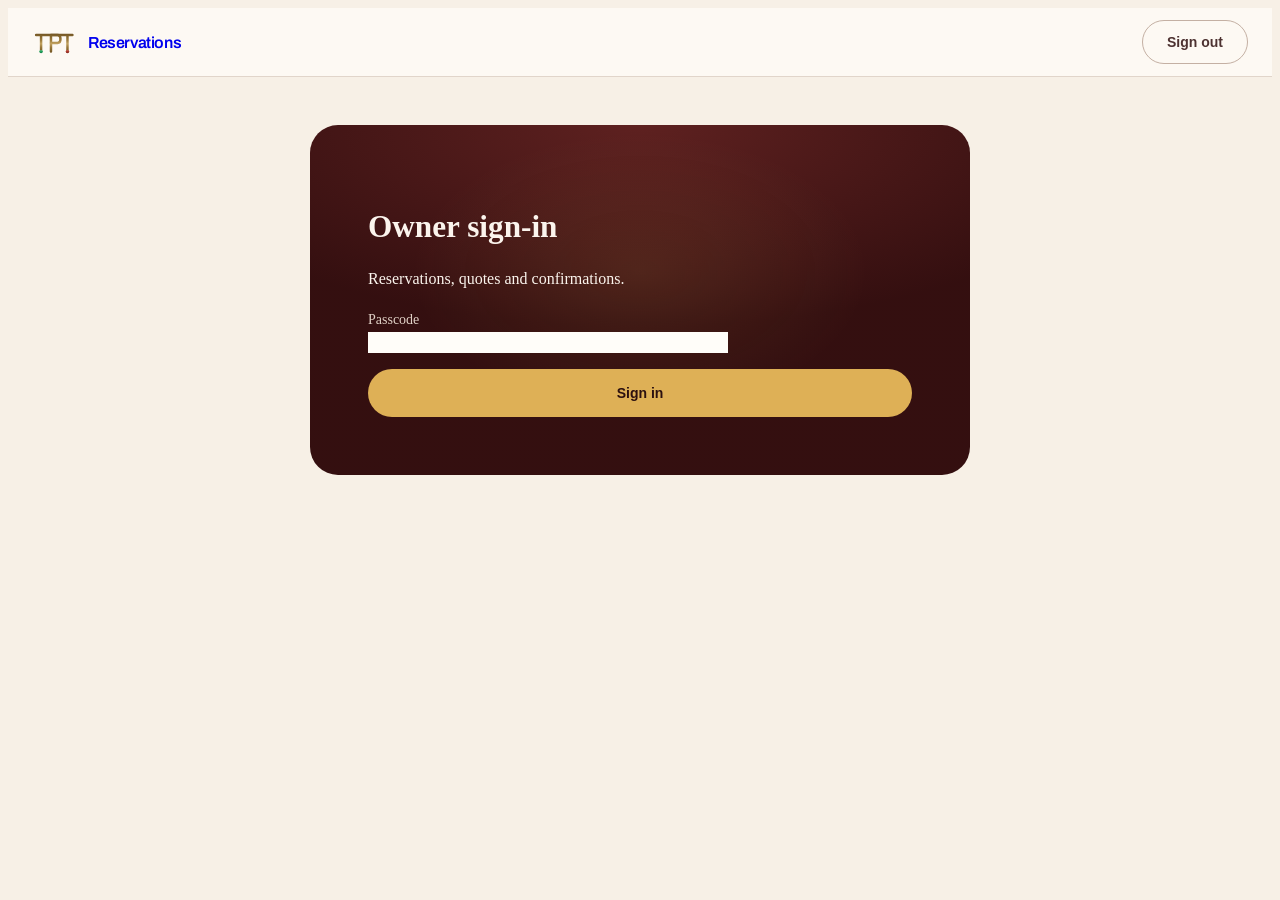
==== admin.html @ ee793f84 "Add files via upload" ====
<!doctype html>
<html lang="en">
<head>
  <meta charset="utf-8">
  <meta name="viewport" content="width=device-width, initial-scale=1, viewport-fit=cover">
  <title>Reservations &middot; TPT Black Car</title>
  <meta name="robots" content="noindex, nofollow">
  <meta name="theme-color" content="#3B1412">
  <link rel="icon" type="image/png" sizes="32x32" href="assets/favicon-32.png">
  <link rel="apple-touch-icon" href="assets/apple-touch-icon.png">
  <link rel="manifest" href="admin.webmanifest">
  <link rel="preconnect" href="https://fonts.googleapis.com">
  <link rel="preconnect" href="https://fonts.gstatic.com" crossorigin>
  <link href="https://fonts.googleapis.com/css2?family=Archivo:wdth,wght@62..125,400..700&display=swap" rel="stylesheet">
  <link rel="stylesheet" href="styles.css?v=6">
  <link rel="stylesheet" href="admin.css?v=1">
</head>
<body class="admin">

<header class="admin-bar">
  <div class="admin-bar-in">
    <a class="admin-brand" href="/">
      <img src="assets/mark-light.svg" alt="TPT" width="44" height="25">
      <span>Reservations</span>
    </a>
    <button type="button" class="btn btn-quiet btn-sm" id="signout" hidden>Sign out</button>
  </div>
</header>

<main class="frame admin-main">

  <!-- Passcode gate -->
  <section class="panel admin-gate" id="gate" data-tone="dark" hidden>
    <h1>Owner sign-in</h1>
    <p class="lead">Reservations, quotes and confirmations.</p>
    <form id="gate-form">
      <div class="field">
        <label for="passcode">Passcode</label>
        <input id="passcode" name="passcode" type="password" autocomplete="current-password"
               inputmode="text" autocapitalize="off" spellcheck="false" required>
      </div>
      <button type="submit" class="btn btn-action btn-block" id="gate-btn">Sign in</button>
      <p class="form-error" id="gate-error" role="alert" hidden></p>
    </form>
  </section>

  <!-- The desk -->
  <section class="admin-desk" id="desk" hidden>
    <div class="desk-top">
      <div class="chips" id="filters" role="group" aria-label="Filter reservations">
        <label><input type="radio" name="filter" value="Upcoming" checked><span>Upcoming <b data-count="Upcoming">0</b></span></label>
        <label><input type="radio" name="filter" value="New"><span>New <b data-count="New">0</b></span></label>
        <label><input type="radio" name="filter" value="Quoted"><span>Quoted <b data-count="Quoted">0</b></span></label>
        <label><input type="radio" name="filter" value="Confirmed"><span>Confirmed <b data-count="Confirmed">0</b></span></label>
        <label><input type="radio" name="filter" value="All"><span>All <b data-count="All">0</b></span></label>
      </div>
      <button type="button" class="btn btn-quiet btn-sm" id="refresh">Refresh</button>
    </div>

    <p class="desk-note" id="desk-note" role="status" aria-live="polite" hidden></p>
    <div id="list" class="res-list"></div>
    <p class="desk-empty" id="empty" hidden>Nothing here yet.</p>
  </section>

</main>

<template id="res-tpl">
  <article class="res" data-tone="light">
    <header class="res-head">
      <div class="res-id">
        <span class="res-ref num"></span>
        <span class="res-status"></span>
      </div>
      <span class="res-countdown num"></span>
    </header>

    <p class="res-trip"></p>

    <div class="route res-route">
      <div class="route-stop route-start"><span class="label">Pickup</span><p class="res-pickup"></p></div>
      <div class="route-stop route-end"><span class="label">Drop-off</span><p class="res-dropoff"></p></div>
    </div>

    <dl class="res-facts"></dl>

    <div class="res-contact">
      <span class="res-name"></span>
      <a class="res-tel btn btn-quiet btn-sm" href="#">Call</a>
      <a class="res-sms btn btn-quiet btn-sm" href="#">Text</a>
      <a class="res-mail btn btn-quiet btn-sm" href="#">Email</a>
    </div>

    <div class="res-work">
      <div class="row">
        <div class="field">
          <label>Quote <span class="opt">goes in the email</span></label>
          <input class="res-quote" type="text" inputmode="text" placeholder="e.g. $145 flat" maxlength="200">
        </div>
        <div class="field">
          <label>Note to rider <span class="opt">optional</span></label>
          <input class="res-note" type="text" placeholder="Car, pickup spot, anything" maxlength="500">
        </div>
      </div>

      <p class="res-sent" hidden></p>

      <div class="res-actions">
        <button type="button" class="btn btn-action btn-sm res-confirm">Confirm &amp; email rider</button>
        <button type="button" class="btn btn-quiet btn-sm res-quoted">Save quote</button>
        <button type="button" class="btn btn-quiet btn-sm res-decline">Decline</button>
        <button type="button" class="btn btn-quiet btn-sm res-cancel">Cancel trip</button>
        <button type="button" class="btn btn-quiet btn-sm res-resend" hidden>Resend email</button>
      </div>
      <p class="res-msg" role="alert" hidden></p>
    </div>
  </article>
</template>

<script src="config.js?v=1"></script>
<script src="admin.js?v=1"></script>
</body>
</html>
---- styles.css ----
/* Hallmark · shape: Panels (by request: follows the user's reference layout) · genre: editorial · theme: brand, re-toned to the reference · redesign: full
 * paper: oklch(99.1% 0.004 70) · panel: oklch(23% 0.06 22), the TPT arrival red deepened to oxblood · accent: oklch(78% 0.12 82) · display: Archivo 112% width · body: Archivo · hero: dark panel, claim left, Tab's cutout portrait centre, award and action right, facts along the base · nav: pill nav inside the hero panel · footer: mast over links · imagery: the owner's cutout portrait, six service photographs in a carousel · signature: Tab herself, centre of the first screen, over the faded TPT mark
 * axes: light-page/dark-panels/oxblood-gold · posture: Portrait · contrast: pass · fold: pass · v2.0.0 */
/* Hallmark · pre-emit critique: P4 H5 E4 S4 R4 V5 · weakest: S, the reference's stat band invites invented numbers; every figure here is a fact from Tab's own sites (range, services, reminder, owner-driven) */
/* Hallmark · waive 38iii · the user's reference layout sets the last phrase of every heading in gold · followed by request; colour only, same weight, never italic */
/* Open on the record, by the user's instruction: Floor 54 (a small outlined tag above each heading, copied from the reference; sentence case, untracked) and 19 ("Prompt. Personal. Professional." is the client's own published tagline) */

@import url("./tokens.css");
@import url("./base.css");

body { background: var(--color-paper); }
[data-tone] { color: var(--color-ink); }
h1, h2, h3 { font-stretch: var(--display-stretch); }
.gold { color: var(--color-accent); }

.skip { position: absolute; left: var(--space-md); top: -100px; z-index: var(--z-toast); padding: var(--space-xs) var(--space-md); background: var(--color-gold); color: var(--color-gold-ink); border-radius: var(--radius-pill); text-decoration: none; }
.skip:focus-visible { top: var(--space-md); }

/* ---------- Frames: dark panels on a light page ---------- */

.frame { width: min(100% - 2 * var(--frame-pad), var(--container)); margin-inline: auto; }
.panel { position: relative; isolation: isolate; overflow: hidden; margin-block: var(--space-lg); padding: var(--panel-pad); border-radius: var(--radius-panel); background: radial-gradient(48% 55% at 50% 42%, var(--color-glow), transparent 72%), radial-gradient(120% 90% at 50% 0%, var(--color-paper-3), var(--color-paper) 64%); }
.plain { padding: var(--section-gap-s) var(--panel-pad); }

/* ---------- Small parts ---------- */

.tag { display: inline-flex; align-items: center; width: fit-content; margin: 0; padding: var(--space-2xs) var(--space-sm); border: var(--rule-hair) solid var(--color-rule-strong); border-radius: var(--radius-pill); font-size: var(--text-xs); line-height: 1.3; color: var(--color-ink-2); }
.about-head .tag, .accounts-head .tag { border-color: var(--color-accent); color: var(--color-accent); }

.btn { display: inline-flex; align-items: center; justify-content: center; gap: var(--space-sm); min-height: 48px; padding: var(--space-2xs) var(--space-lg); border: var(--rule-hair) solid transparent; border-radius: var(--radius-pill); font-size: var(--text-sm); font-weight: 600; line-height: 1; text-decoration: none; cursor: pointer; transition: background-color var(--dur-short) var(--ease-out), border-color var(--dur-short) var(--ease-out), color var(--dur-short) var(--ease-out); }
.btn:has(.btn-icon) { padding: var(--space-2xs) var(--space-2xs) var(--space-2xs) var(--space-lg); }
.btn:active { transition-duration: var(--dur-micro); }
.btn-icon { display: inline-grid; place-items: center; width: 40px; height: 40px; border-radius: var(--radius-pill); background: var(--color-white); color: var(--color-gold-ink); transition: transform var(--dur-short) var(--ease-out); }
.btn-icon svg { width: 16px; height: 16px; fill: none; stroke: currentColor; stroke-width: 2; stroke-linecap: round; stroke-linejoin: round; }
.btn:hover .btn-icon { transform: rotate(45deg); }
.btn-action { background: var(--color-action); color: var(--color-action-ink); }
.btn-action:hover { background: var(--color-action-lift); }
.btn-action:active { background: var(--color-action-press); }
.btn-action:disabled { background: var(--color-disabled); color: var(--color-disabled-ink); cursor: not-allowed; }
.btn-quiet { background: none; color: var(--color-ink-2); border-color: var(--color-rule-strong); }
.btn-quiet:hover { color: var(--color-ink); border-color: var(--color-ink-2); }
.btn-sm { min-height: 44px; }
.btn-sm .btn-icon { width: 36px; height: 36px; }
.btn-block { width: 100%; }

.round-btn { display: inline-grid; place-items: center; width: 44px; height: 44px; padding: 0; border: var(--rule-hair) solid var(--color-rule-strong); border-radius: var(--radius-pill); background: none; color: var(--color-ink); cursor: pointer; transition: background-color var(--dur-short) var(--ease-out), border-color var(--dur-short) var(--ease-out), color var(--dur-short) var(--ease-out); }
.round-btn svg { width: 18px; height: 18px; fill: none; stroke: currentColor; stroke-width: 2; stroke-linecap: round; stroke-linejoin: round; }
.round-btn:hover { background: var(--color-gold); border-color: var(--color-gold); color: var(--color-gold-ink); }
.round-btn:active { background: var(--color-gold-press); }
.round-btn:disabled { opacity: 0.35; cursor: not-allowed; background: none; border-color: var(--color-rule-strong); color: var(--color-ink); }

/* ---------- Header, inside the hero panel ---------- */

.site-header { display: flex; align-items: center; justify-content: space-between; gap: var(--space-lg); margin-block-end: var(--space-xl); }
.brand { display: inline-flex; align-items: center; gap: var(--space-sm); color: var(--color-ink); text-decoration: none; }
.brand-mark { width: auto; height: 40px; }
.brand-name { display: flex; flex-direction: column; padding-inline-start: var(--space-sm); border-inline-start: var(--rule-hair) solid var(--color-rule-strong); font-family: var(--font-display); font-weight: var(--display-weight); font-stretch: var(--display-stretch); font-size: var(--text-sm); line-height: 1.15; letter-spacing: -0.005em; white-space: nowrap; }
.nav { display: flex; gap: var(--space-2xs); padding: var(--space-2xs); border: var(--rule-hair) solid var(--color-rule); border-radius: var(--radius-pill); background: var(--color-glass); }
.nav a { padding: var(--space-xs) var(--space-md); border-radius: var(--radius-pill); font-size: var(--text-sm); color: var(--color-ink-2); text-decoration: none; transition: background-color var(--dur-short) var(--ease-out), color var(--dur-short) var(--ease-out); }
.nav a:hover { background: var(--color-glass); color: var(--color-ink); }
.site-header .btn-icon svg { fill: currentColor; stroke: none; }

/* ---------- Hero ---------- */

.hero { margin-block-start: var(--frame-pad); padding-block-end: var(--space-xl); }
.hero-main { display: grid; grid-template-columns: minmax(0, 1fr) minmax(0, 400px) minmax(0, 0.8fr); gap: var(--space-xl); align-items: end; }
.hero-copy { align-self: center; display: flex; flex-direction: column; gap: var(--space-lg); padding-block-end: var(--space-2xl); }
.badge { display: inline-flex; align-items: center; gap: var(--space-xs); width: fit-content; margin: 0; padding: var(--space-2xs) var(--space-sm) var(--space-2xs) var(--space-xs); border: var(--rule-hair) solid var(--color-rule); border-radius: var(--radius-pill); background: var(--color-glass); font-size: var(--text-xs); color: var(--color-ink-2); }
.badge svg { width: 16px; height: 16px; fill: none; stroke: var(--color-accent); stroke-width: 2; stroke-linecap: round; stroke-linejoin: round; }
.hero h1 { max-width: 11ch; font-size: var(--text-display); line-height: 1.02; }
.hero-sub { max-width: 30ch; color: var(--color-ink-2); }

.hero-portrait { position: relative; margin: 0; display: grid; place-items: end center; }
.hero-mark { position: absolute; top: 6%; left: -12%; width: 124%; max-width: none; opacity: 0.1; z-index: -1; pointer-events: none; }
.hero-portrait img:not(.hero-mark) { width: 100%; max-width: 400px; height: auto; filter: drop-shadow(0 24px 40px var(--color-shadow)); }

.hero-side { align-self: center; display: flex; flex-direction: column; align-items: flex-end; gap: var(--space-lg); padding-block-end: var(--space-2xl); }
.award { display: flex; align-items: center; gap: var(--space-sm); max-width: 280px; padding: var(--space-md); border: var(--rule-hair) solid var(--color-rule); border-radius: var(--radius-card); background: var(--color-paper-2); }
.award-icon { flex: none; display: grid; place-items: center; width: 44px; height: 44px; border-radius: var(--radius-pill); background: var(--color-gold); color: var(--color-gold-ink); }
.award-icon svg { width: 20px; height: 20px; fill: none; stroke: currentColor; stroke-width: 2; stroke-linecap: round; stroke-linejoin: round; }
.award p { font-size: var(--text-sm); line-height: 1.4; color: var(--color-muted); }
.award strong { display: block; font-weight: 600; color: var(--color-ink); }

.facts { display: grid; grid-template-columns: repeat(4, minmax(0, 1fr)); gap: var(--space-lg); margin: 0; padding-block-start: var(--space-lg); border-block-start: var(--rule-hair) solid var(--color-rule); }
.facts div { display: flex; flex-direction: column; gap: var(--space-2xs); min-width: 0; }
.facts dt { display: flex; align-items: center; gap: var(--space-sm); font-family: var(--font-display); font-weight: var(--display-weight); font-stretch: var(--display-stretch); letter-spacing: var(--tracking-display); font-size: var(--text-2xl); line-height: 1; color: var(--color-ink); }
.facts dt svg { flex: none; width: 22px; height: 22px; fill: none; stroke: var(--color-accent); stroke-width: 1.75; stroke-linecap: round; stroke-linejoin: round; }
.facts dd { margin: 0; font-size: var(--text-sm); color: var(--color-muted); }

/* ---------- About ---------- */

.about { display: grid; grid-template-columns: minmax(0, 5fr) minmax(0, 6fr); gap: var(--space-2xl); align-items: start; }
.about-head { display: flex; flex-direction: column; gap: var(--space-lg); }
.about-head h2 { max-width: 12ch; }
.about-body { display: flex; flex-direction: column; align-items: flex-start; gap: var(--space-lg); padding-block-start: var(--space-xl); }
.about-lead { max-width: 46ch; font-size: var(--text-lead); font-weight: 600; color: var(--color-ink); }
.about-body p:not(.about-lead) { color: var(--color-ink-2); }

/* ---------- Services carousel ---------- */

.services::before { content: ""; position: absolute; inset: 0; z-index: -1; background: url("assets/tab.webp") right 4% top 0 / auto 92% no-repeat; opacity: 0.06; filter: grayscale(1); pointer-events: none; }
.services-head, .accounts-head { display: flex; justify-content: space-between; align-items: flex-end; gap: var(--space-xl); flex-wrap: wrap; margin-block-end: var(--space-xl); }
.services-head > div:first-child, .accounts-head > div:first-child { display: flex; flex-direction: column; gap: var(--space-lg); }
.services-side, .accounts-side { display: flex; flex-direction: column; align-items: flex-start; gap: var(--space-md); max-width: 38ch; }
.services-side p, .accounts-side p { font-size: var(--text-sm); color: var(--color-ink-2); }
.carousel-nav { display: flex; gap: var(--space-xs); }

.svc-track { display: grid; grid-auto-flow: column; grid-auto-columns: minmax(250px, calc((100% - 3 * var(--gap-columns)) / 3.35)); gap: var(--gap-columns); margin: 0; padding: var(--space-2xs) 0 var(--space-sm); list-style: none; overflow-x: auto; overscroll-behavior-x: contain; scroll-snap-type: x mandatory; scrollbar-width: none; }
.svc-track::-webkit-scrollbar { display: none; }
.svc-track > li { display: flex; min-width: 0; scroll-snap-align: start; }
.svc-card { position: relative; display: flex; flex-direction: column; gap: var(--space-sm); width: 100%; padding: var(--space-md); border: var(--rule-hair) solid var(--color-rule); border-radius: var(--radius-card); background: var(--color-paper); color: var(--color-ink); text-decoration: none; transition: transform var(--dur-short) var(--ease-out); }
.svc-card[data-tone="dark"] { background: var(--color-paper-3); color: var(--color-ink); }
.svc-card:hover { transform: translateY(-4px); }
.svc-card h3 { font-size: var(--text-title); }
.svc-img { display: block; aspect-ratio: 16 / 10; overflow: hidden; border-radius: var(--radius-inner); background: var(--color-paper-3); }
.svc-img img { width: 100%; height: 100%; object-fit: cover; }
.svc-card p { padding-inline-end: var(--space-2xl); font-size: var(--text-sm); color: var(--color-ink-2); }
.card-arrow { position: absolute; right: var(--space-md); bottom: var(--space-md); display: grid; place-items: center; width: 36px; height: 36px; border: var(--rule-hair) solid var(--color-rule-strong); border-radius: var(--radius-pill); color: var(--color-ink); transition: background-color var(--dur-short) var(--ease-out), border-color var(--dur-short) var(--ease-out), color var(--dur-short) var(--ease-out); }
.card-arrow svg { width: 16px; height: 16px; fill: none; stroke: currentColor; stroke-width: 2; stroke-linecap: round; stroke-linejoin: round; }
.svc-card:hover .card-arrow { background: var(--color-gold); border-color: var(--color-gold); color: var(--color-gold-ink); }

/* ---------- Corporate accounts table ---------- */

.table-scroll { overflow-x: auto; }
.tiers { width: 100%; min-width: 640px; border-collapse: collapse; }
.tiers th, .tiers td { padding: var(--space-lg) var(--space-md) var(--space-lg) 0; border-block-end: var(--rule-hair) solid var(--color-rule); text-align: left; vertical-align: middle; }
.tiers thead th { padding-block: var(--space-md); font-size: var(--text-lead); font-weight: 400; color: var(--color-ink-2); }
.tiers tbody th { font-family: var(--font-display); font-weight: var(--display-weight); font-stretch: var(--display-stretch); letter-spacing: var(--tracking-display); font-size: var(--text-title); }
.tiers td { font-size: var(--text-sm); color: var(--color-ink-2); }
.tiers td:last-child { padding-inline-end: 0; text-align: right; }
.tiers tbody tr { transition: background-color var(--dur-short) var(--ease-out); }
.tiers tbody tr:hover { background: var(--color-accent-wash); }
.tiers tbody tr:hover th { color: var(--color-accent); }
.tiers .tag { border-color: var(--color-rule); background: var(--color-paper-2); }

/* ---------- Reserve ---------- */

.reserve { display: grid; grid-template-columns: minmax(0, 5fr) minmax(0, 6fr); gap: var(--space-2xl); align-items: center; }
.reserve-copy { display: flex; flex-direction: column; gap: var(--space-lg); }
.reserve-phone { font-family: var(--font-display); font-weight: var(--display-weight); font-stretch: var(--display-stretch); letter-spacing: var(--tracking-display); font-size: var(--text-display-s); font-variant-numeric: tabular-nums; }
.reserve-phone a { color: var(--color-accent); text-decoration: none; transition: color var(--dur-short) var(--ease-out); }
.reserve-phone a:hover { color: var(--color-gold-lift); }
.reserve-sub { max-width: 36ch; color: var(--color-ink-2); }

.booking { padding: var(--space-xl); border-radius: var(--radius-card); background: var(--color-paper); box-shadow: 0 24px 60px var(--color-shadow); scroll-margin-top: var(--space-lg); }
.booking-head { display: flex; align-items: baseline; justify-content: space-between; flex-wrap: wrap; gap: var(--space-md); margin-block-end: var(--space-lg); }
.booking-title { font-size: var(--text-title); }
.steps { display: flex; gap: var(--space-md); margin: 0; padding: 0; list-style: none; }
.steps li { padding-block-end: var(--space-2xs); border-block-end: 2px solid transparent; font-size: var(--text-xs); color: var(--color-muted); }
.steps li.is-current { border-block-end-color: var(--color-accent); color: var(--color-ink); }
.steps li.is-done { color: var(--color-accent); }

.field { display: flex; flex-direction: column; gap: var(--space-2xs); min-width: 0; margin: 0 0 var(--space-md); padding: 0; border: 0; }
.field:last-child { margin-block-end: 0; }
.label, .field > label, .field > legend { font-size: var(--text-sm); color: var(--color-ink-2); }
.opt { font-size: var(--text-xs); color: var(--color-muted); }
input[type="text"], input[type="tel"], input[type="email"], input[type="date"], input[type="time"], input[type="number"], textarea {
  width: 100%; padding: var(--space-sm) var(--space-md); border: var(--rule-hair) solid var(--color-rule-strong); border-radius: var(--radius-inner);
  background: var(--color-field); color: var(--color-ink); transition: border-color var(--dur-short) var(--ease-out);
}
input:hover, textarea:hover { border-color: var(--color-ink-2); }
input:focus-visible, textarea:focus-visible { outline: 2px solid var(--color-focus); outline-offset: 0; border-color: var(--color-focus); }
textarea { resize: vertical; }
.field.invalid input, .field.invalid textarea { border-color: var(--color-error); }
::placeholder { color: var(--color-muted); opacity: 1; }
.row { display: grid; grid-template-columns: repeat(2, minmax(0, 1fr)); gap: var(--space-md); }

.route { position: relative; display: flex; flex-direction: column; padding-inline-start: calc(var(--stop) + var(--space-md)); }
.route::before { content: ""; position: absolute; left: calc(var(--stop) / 2); top: 38px; bottom: 30px; width: var(--rail-w); background: linear-gradient(180deg, var(--color-depart), var(--color-arrive)); }
.route .route-stop { position: static; }
.route-stop::after { content: ""; position: absolute; left: 0; width: var(--stop); height: var(--stop); border-radius: var(--radius-pill); }
.route-start::after { top: 33px; background: var(--color-depart); }
.route-end::after { bottom: 25px; background: var(--color-arrive); }

.chips { display: flex; flex-wrap: wrap; gap: var(--space-xs); }
.chips label, .segmented label { position: relative; cursor: pointer; }
.chips input, .segmented input { position: absolute; inset: 0; opacity: 0; cursor: pointer; }
.chips span { display: inline-block; padding: var(--space-xs) var(--space-md); border: var(--rule-hair) solid var(--color-rule-strong); border-radius: var(--radius-pill); font-size: var(--text-sm); color: var(--color-ink-2); transition: color var(--dur-short) var(--ease-out), border-color var(--dur-short) var(--ease-out), background-color var(--dur-short) var(--ease-out); }
.chips label:hover span { border-color: var(--color-ink-2); color: var(--color-ink); }
.chips input:checked + span { border-color: var(--color-gold-press); background: var(--color-gold-wash); color: var(--color-ink); }
.chips input:focus-visible + span { outline: 2px solid var(--color-focus); outline-offset: 2px; }

.segmented { display: inline-flex; overflow: hidden; border: var(--rule-hair) solid var(--color-rule-strong); border-radius: var(--radius-pill); }
.segmented span { display: inline-block; padding: var(--space-xs) 20px; font-size: var(--text-sm); color: var(--color-ink-2); transition: color var(--dur-short) var(--ease-out), background-color var(--dur-short) var(--ease-out); }
.segmented label + label span { border-inline-start: var(--rule-hair) solid var(--color-rule-strong); }
.segmented input:checked + span { background: var(--color-gold-wash); color: var(--color-ink); }
.segmented input:focus-visible + span { outline: 2px solid var(--color-focus); outline-offset: -2px; }

.stepper { display: grid; grid-template-columns: 44px minmax(0, 1fr) 44px; align-items: stretch; }
.stepper input { border-inline: 0; border-radius: 0; text-align: center; -moz-appearance: textfield; appearance: textfield; }
.stepper input::-webkit-outer-spin-button, .stepper input::-webkit-inner-spin-button { -webkit-appearance: none; margin: 0; }
.stepper button { border: var(--rule-hair) solid var(--color-rule-strong); background: none; color: var(--color-ink); font-size: var(--text-lg); line-height: 1; cursor: pointer; transition: background-color var(--dur-short) var(--ease-out); }
.stepper button:hover { background: var(--color-paper-2); }
.stepper button:first-child { border-radius: var(--radius-inner) 0 0 var(--radius-inner); }
.stepper button:last-child { border-radius: 0 var(--radius-inner) var(--radius-inner) 0; }

.step-nav { display: flex; justify-content: space-between; gap: var(--space-md); margin-block-start: var(--space-lg); }
.form-error { margin-block-start: var(--space-md); font-size: var(--text-sm); color: var(--color-error); }
.hp { position: absolute; width: 1px; height: 1px; overflow: hidden; clip-path: inset(50%); }

.review h3, .done h3 { margin-block-end: var(--space-md); }
.review dl { display: grid; grid-template-columns: auto minmax(0, 1fr); gap: var(--space-xs) var(--space-lg); margin: 0 0 var(--space-md); }
.review dt { font-size: var(--text-sm); color: var(--color-muted); }
.review dd { margin: 0; font-size: var(--text-sm); }
.done { padding-block: var(--space-lg); text-align: center; }
.done img { width: 96px; margin: 0 auto var(--space-md); }
.done p { max-width: 38ch; margin-inline: auto; }
.done .small { margin-block-start: var(--space-sm); font-size: var(--text-sm); color: var(--color-muted); }
.done .done-ref {
  margin-block-end: var(--space-sm);
  font-variant-numeric: tabular-nums;
  letter-spacing: .08em;
  text-transform: uppercase;
  font-size: var(--text-sm);
  color: var(--color-muted);
}

/* ---------- Footer ---------- */

.site-footer { padding-block: var(--space-2xl) var(--space-xl); border-block-start: 2px solid var(--color-red); }
.footer-grid { display: grid; grid-template-columns: minmax(0, 1fr) auto; gap: var(--space-2xl); align-items: start; }
.footer-brand img { width: min(280px, 100%); }
.footer-dl { display: flex; flex-wrap: wrap; gap: var(--space-2xl); margin: 0; }
.footer-dl dt { margin-block-end: var(--space-2xs); font-size: var(--text-xs); color: var(--color-muted); }
.footer-dl dd { margin: 0; font-size: var(--text-sm); }
.footer-dl a { color: var(--color-ink); text-decoration: none; }
.footer-dl a:hover { color: var(--color-accent); }
.footer-base { display: flex; flex-wrap: wrap; justify-content: space-between; align-items: baseline; gap: var(--space-lg); margin-block-start: var(--space-2xl); padding-block-start: var(--space-lg); border-block-start: var(--rule-hair) solid var(--color-rule); font-size: var(--text-sm); color: var(--color-muted); }
.footer-base a { color: var(--color-ink-2); }

/* ---------- Mobile quick bar ---------- */

.mobile-bar { display: none; }

/* ---------- Responsive ---------- */

@media (max-width: 68rem) {
  .nav { display: none; }
  .hero-main { grid-template-columns: minmax(0, 1fr) minmax(0, 320px); }
  .hero-copy { padding-block-end: var(--space-lg); }
  .hero-portrait { grid-column: 2; grid-row: 1 / span 2; }
  .hero-side { grid-column: 1; grid-row: 2; align-items: flex-start; padding-block-end: var(--space-xl); }
  .facts { grid-template-columns: repeat(2, minmax(0, 1fr)); }
  .about, .reserve { grid-template-columns: minmax(0, 1fr); gap: var(--space-xl); }
  .about-body { padding-block-start: 0; }
}

@media (max-width: 48rem) {
  :root { --frame-pad: 12px; }
  .site-header .btn { display: none; }
  .brand-mark { height: 34px; }
  .brand-name { font-size: var(--text-xs); }
  .hero-main { grid-template-columns: minmax(0, 1fr); gap: var(--space-lg); }
  .hero-copy { padding-block-end: 0; }
  .hero-portrait { grid-column: auto; grid-row: auto; justify-self: center; width: min(300px, 100%); }
  .hero-side { grid-column: auto; grid-row: auto; padding-block-end: var(--space-lg); }
  .award { max-width: none; }
  .svc-track { grid-auto-columns: 80%; }
  .booking { padding: var(--space-lg); }
  .row { grid-template-columns: minmax(0, 1fr); }
  .footer-grid { grid-template-columns: minmax(0, 1fr); gap: var(--space-xl); }
  .mobile-bar { position: fixed; inset-inline: 0; bottom: 0; z-index: var(--z-sticky-nav); display: grid; grid-template-columns: minmax(0, 1fr) minmax(0, 1fr) minmax(0, 2fr); padding-block-end: env(safe-area-inset-bottom); border-block-start: var(--rule-hair) solid var(--color-rule); background: var(--color-chrome); }
  .mobile-bar a { display: inline-flex; align-items: center; justify-content: center; gap: var(--space-xs); min-height: 52px; font-size: var(--text-sm); color: var(--color-ink-2); text-decoration: none; }
  .mobile-bar svg { width: 15px; height: 15px; fill: currentColor; }
  .mobile-bar .mobile-bar-book { background: var(--color-action); color: var(--color-action-ink); font-weight: 600; }
  body { padding-block-end: 52px; }
}
---- admin.css ----
/* The owner's desk. Built on the site's tokens so it feels like the same
   place, but laid out for one-handed phone use first. */

.admin { background: var(--color-paper-2); }

.admin-bar {
  position: sticky;
  top: 0;
  z-index: var(--z-sticky-nav);
  background: var(--color-paper);
  border-block-end: var(--rule-hair) solid var(--color-rule);
}
.admin-bar-in {
  display: flex;
  align-items: center;
  justify-content: space-between;
  gap: var(--space-md);
  width: min(100% - 2 * var(--frame-pad), var(--container));
  margin-inline: auto;
  padding-block: var(--space-sm);
}
.admin-brand {
  display: inline-flex;
  align-items: center;
  gap: var(--space-sm);
  font-family: var(--font-display);
  font-weight: 600;
  letter-spacing: var(--tracking-display);
  text-decoration: none;
}
.admin-brand img { width: 44px; height: auto; }

.admin-main { padding-block: var(--space-lg) var(--space-3xl); }

/* Sign-in */
.admin-gate { max-width: 34rem; margin-inline: auto; }
.admin-gate h1 { font-size: var(--text-2xl); }
.admin-gate .lead { margin-block: var(--space-xs) var(--space-lg); }
/* The panel is dark, so --color-ink is light; the field keeps its own pairing
   or the typed passcode would be white on white. */
.admin-gate input {
  max-width: 22rem;
  background: var(--color-white);
  color: var(--color-gold-ink);
  border-color: transparent;
}

/* Toolbar */
.desk-top {
  display: flex;
  flex-wrap: wrap;
  align-items: center;
  justify-content: space-between;
  gap: var(--space-sm);
  margin-block-end: var(--space-lg);
}
.desk-top .chips b {
  margin-inline-start: var(--space-2xs);
  font-variant-numeric: tabular-nums;
  font-weight: 600;
  opacity: .65;
}
.desk-note { margin-block-end: var(--space-md); font-size: var(--text-sm); color: var(--color-muted); }
.desk-empty { padding-block: var(--space-2xl); text-align: center; color: var(--color-muted); }

/* Reservation cards */
.res-list { display: grid; gap: var(--space-md); }

.res {
  padding: var(--space-lg);
  border: var(--rule-hair) solid var(--color-rule);
  border-radius: var(--radius-card);
  background: var(--color-paper);
}
.res.is-busy { opacity: .6; pointer-events: none; }

.res-head {
  display: flex;
  align-items: baseline;
  justify-content: space-between;
  gap: var(--space-sm);
  margin-block-end: var(--space-xs);
}
.res-id { display: flex; align-items: center; gap: var(--space-xs); flex-wrap: wrap; }
.res-ref { font-weight: 600; letter-spacing: .06em; }
.res-when { font-size: var(--text-xs); color: var(--color-muted); white-space: nowrap; }

.res-status {
  padding: 2px var(--space-xs);
  border-radius: var(--radius-pill);
  font-size: var(--text-xs);
  letter-spacing: .04em;
  text-transform: uppercase;
  border: var(--rule-hair) solid var(--color-rule-strong);
  color: var(--color-ink-2);
}
.res-status[data-status="New"] {
  border-color: var(--color-gold-press);
  background: var(--color-gold-wash);
  color: var(--color-ink);
}
.res-status[data-status="Confirmed"] {
  border-color: var(--color-depart);
  color: var(--color-depart);
}
.res-status[data-status="Declined"] { opacity: .7; }
.res-status[data-status="Quoted"] { border-color: var(--color-rule-strong); }

.res-trip {
  margin-block-end: var(--space-md);
  font-family: var(--font-display);
  font-size: var(--text-lg);
  letter-spacing: var(--tracking-display);
}

.res-route { margin-block-end: var(--space-md); }
.res-route .label { font-size: var(--text-xs); color: var(--color-muted); }
.res-route p { margin: 0 0 var(--space-sm); }
.res-route .route-stop:last-child p { margin-block-end: 0; }
.res-route::before { top: 22px; bottom: 14px; }
.res-route .route-start::after { top: 18px; }
.res-route .route-end::after { bottom: 10px; }

.res-facts {
  display: grid;
  grid-template-columns: repeat(auto-fill, minmax(8rem, 1fr));
  gap: var(--space-xs) var(--space-md);
  margin: 0 0 var(--space-md);
}
.res-facts dt { font-size: var(--text-xs); color: var(--color-muted); }
.res-facts dd { margin: 0; font-size: var(--text-sm); }
.res-facts .wide { grid-column: 1 / -1; }
.res-facts .fact { min-width: 0; }

.res-contact {
  display: flex;
  flex-wrap: wrap;
  align-items: center;
  gap: var(--space-xs);
  padding-block: var(--space-md);
  border-block-start: var(--rule-hair) solid var(--color-rule);
}
.res-name { margin-inline-end: auto; font-weight: 600; }

.res-work { padding-block-start: var(--space-md); border-block-start: var(--rule-hair) solid var(--color-rule); }
.res-work .row { margin-block-end: var(--space-md); }
.res-actions { display: flex; flex-wrap: wrap; gap: var(--space-xs); }
.res-sent {
  margin-block-end: var(--space-sm);
  font-size: var(--text-sm);
  color: var(--color-depart);
}
.res-msg { margin-block-start: var(--space-sm); font-size: var(--text-sm); }
.res-msg[data-kind="error"] { color: var(--color-error); }
.res-msg[data-kind="ok"] { color: var(--color-depart); }

@media (max-width: 40rem) {
  .res { padding: var(--space-md); }
  .res-work .row { grid-template-columns: 1fr; }
  .res-actions .btn { flex: 1 1 auto; }
}

/* Rider-facing cancel page */
.cancel-main { max-width: 36rem; margin-inline: auto; }
.cancel-panel h1 { font-size: var(--text-2xl); }
.cancel-panel .lead { margin-block: var(--space-xs) var(--space-lg); }
.cancel-card { margin-block-end: var(--space-lg); background: var(--color-paper-2); }
.cancel-actions { display: flex; flex-wrap: wrap; gap: var(--space-xs); }
.cancel-actions .btn { flex: 1 1 auto; }
.cancel-panel .small { font-size: var(--text-sm); color: var(--color-muted); }

/* Countdown in the card header */
.res-countdown {
  font-size: var(--text-xs);
  color: var(--color-muted);
  white-space: nowrap;
  text-align: right;
}
.res-countdown[data-soon] { color: var(--color-accent); font-weight: 600; }
.res-countdown[data-past] { opacity: .6; }
.res-status[data-status="Cancelled"] { opacity: .65; text-decoration: line-through; }
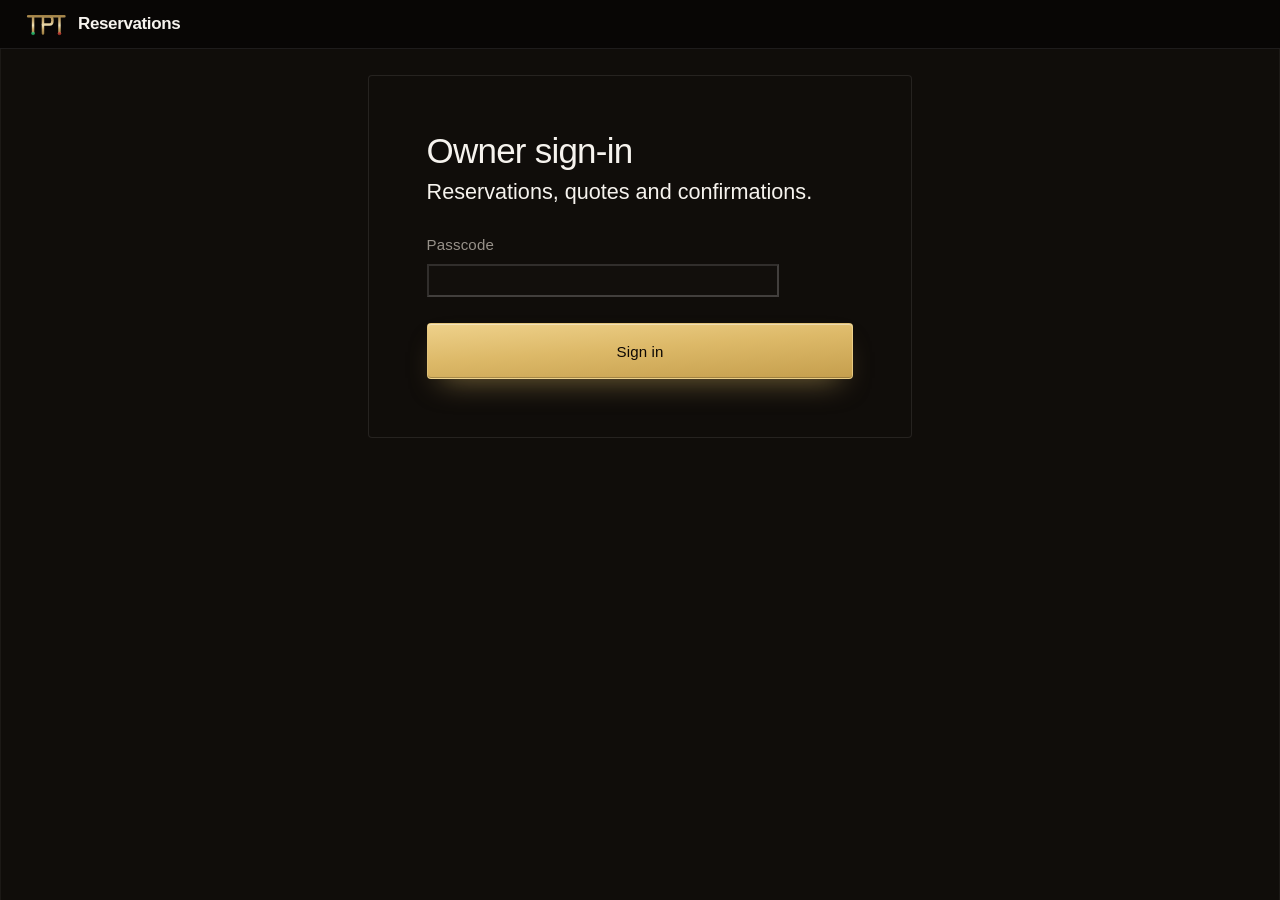
==== commit bc528489: "Add files via upload" ====
--- a/admin.html
+++ b/admin.html
@@ -2,6 +2,8 @@
 <html lang="en">
 <head>
   <meta charset="utf-8">
+  <meta http-equiv="Content-Security-Policy" content="default-src 'self'; script-src 'self'; style-src 'self' 'unsafe-inline' https://fonts.googleapis.com; font-src https://fonts.gstatic.com; img-src 'self' data:; connect-src https://script.google.com https://script.googleusercontent.com; form-action 'self'; base-uri 'self'; object-src 'none'; upgrade-insecure-requests">
+  <meta name="referrer" content="no-referrer">
   <meta name="viewport" content="width=device-width, initial-scale=1, viewport-fit=cover">
   <title>Reservations &middot; TPT Black Car</title>
   <meta name="robots" content="noindex, nofollow">
@@ -12,15 +14,15 @@
   <link rel="preconnect" href="https://fonts.googleapis.com">
   <link rel="preconnect" href="https://fonts.gstatic.com" crossorigin>
   <link href="https://fonts.googleapis.com/css2?family=Archivo:wdth,wght@62..125,400..700&display=swap" rel="stylesheet">
-  <link rel="stylesheet" href="styles.css?v=6">
-  <link rel="stylesheet" href="admin.css?v=1">
+  <link rel="stylesheet" href="styles.css?v=32">
+  <link rel="stylesheet" href="admin.css?v=5">
 </head>
 <body class="admin">
 
 <header class="admin-bar">
   <div class="admin-bar-in">
     <a class="admin-brand" href="/">
-      <img src="assets/mark-light.svg" alt="TPT" width="44" height="25">
+      <img src="assets/mark.svg" alt="TPT" width="44" height="25">
       <span>Reservations</span>
     </a>
     <button type="button" class="btn btn-quiet btn-sm" id="signout" hidden>Sign out</button>
@@ -46,6 +48,12 @@
 
   <!-- The desk -->
   <section class="admin-desk" id="desk" hidden>
+    <div class="chips desk-tabs" id="tabs" role="group" aria-label="What to work on">
+      <label><input type="radio" name="tab" value="trips" checked><span>Reservations</span></label>
+      <label><input type="radio" name="tab" value="reviews"><span>Reviews <b id="pending-count">0</b></span></label>
+    </div>
+
+    <div class="desk-pane" id="pane-trips">
     <div class="desk-top">
       <div class="chips" id="filters" role="group" aria-label="Filter reservations">
         <label><input type="radio" name="filter" value="Upcoming" checked><span>Upcoming <b data-count="Upcoming">0</b></span></label>
@@ -60,6 +68,23 @@
     <p class="desk-note" id="desk-note" role="status" aria-live="polite" hidden></p>
     <div id="list" class="res-list"></div>
     <p class="desk-empty" id="empty" hidden>Nothing here yet.</p>
+    </div>
+
+    <!-- Reviews: nothing a rider writes reaches the website until it is approved here. -->
+    <div class="desk-pane" id="pane-reviews" hidden>
+      <div class="desk-top">
+        <div class="chips" id="rv-filters" role="group" aria-label="Filter reviews">
+          <label><input type="radio" name="rvfilter" value="Pending" checked><span>Waiting <b data-rvcount="Pending">0</b></span></label>
+          <label><input type="radio" name="rvfilter" value="Approved"><span>On the site <b data-rvcount="Approved">0</b></span></label>
+          <label><input type="radio" name="rvfilter" value="Hidden"><span>Hidden <b data-rvcount="Hidden">0</b></span></label>
+          <label><input type="radio" name="rvfilter" value="All"><span>All <b data-rvcount="All">0</b></span></label>
+        </div>
+        <button type="button" class="btn btn-quiet btn-sm" id="rv-refresh">Refresh</button>
+      </div>
+      <p class="desk-note" id="rv-note" role="status" aria-live="polite" hidden></p>
+      <div id="rv-list" class="res-list"></div>
+      <p class="desk-empty" id="rv-empty" hidden>No reviews here yet.</p>
+    </div>
   </section>
 
 </main>
@@ -116,7 +141,29 @@
   </article>
 </template>
 
-<script src="config.js?v=1"></script>
-<script src="admin.js?v=1"></script>
+<template id="rv-tpl">
+  <article class="res rv" data-tone="light">
+    <header class="res-head">
+      <div class="res-id">
+        <span class="rv-stars num"></span>
+        <span class="res-status rv-status"></span>
+        <span class="rv-verified" hidden>Verified ride</span>
+      </div>
+      <span class="rv-received num"></span>
+    </header>
+    <p class="rv-name"></p>
+    <blockquote class="rv-text"></blockquote>
+    <dl class="res-facts rv-facts"></dl>
+    <div class="res-actions">
+      <button type="button" class="btn btn-action btn-sm rv-approve">Show on the website</button>
+      <button type="button" class="btn btn-quiet btn-sm rv-hide">Hide</button>
+      <button type="button" class="btn btn-quiet btn-sm rv-pend" hidden>Back to waiting</button>
+    </div>
+    <p class="res-msg rv-msg" role="alert" hidden></p>
+  </article>
+</template>
+
+<script src="config.js?v=2"></script>
+<script src="admin.js?v=3"></script>
 </body>
 </html>
--- a/styles.css
+++ b/styles.css
@@ -1,37 +1,59 @@
-/* Hallmark · shape: Panels (by request: follows the user's reference layout) · genre: editorial · theme: brand, re-toned to the reference · redesign: full
- * paper: oklch(99.1% 0.004 70) · panel: oklch(23% 0.06 22), the TPT arrival red deepened to oxblood · accent: oklch(78% 0.12 82) · display: Archivo 112% width · body: Archivo · hero: dark panel, claim left, Tab's cutout portrait centre, award and action right, facts along the base · nav: pill nav inside the hero panel · footer: mast over links · imagery: the owner's cutout portrait, six service photographs in a carousel · signature: Tab herself, centre of the first screen, over the faded TPT mark
- * axes: light-page/dark-panels/oxblood-gold · posture: Portrait · contrast: pass · fold: pass · v2.0.0 */
-/* Hallmark · pre-emit critique: P4 H5 E4 S4 R4 V5 · weakest: S, the reference's stat band invites invented numbers; every figure here is a fact from Tab's own sites (range, services, reminder, owner-driven) */
-/* Hallmark · waive 38iii · the user's reference layout sets the last phrase of every heading in gold · followed by request; colour only, same weight, never italic */
-/* Open on the record, by the user's instruction: Floor 54 (a small outlined tag above each heading, copied from the reference; sentence case, untracked) and 19 ("Prompt. Personal. Professional." is the client's own published tagline) */
-
-@import url("./tokens.css");
-@import url("./base.css");
-
-body { background: var(--color-paper); }
+/* TPT Black Car · Midnight, editorial pass
+ *
+ * Read against the two references the client chose:
+ *  - the Dribbble interior study: pure black, thin type, an asymmetric layout,
+ *    services as an index with a photograph that appears on hover, hairline
+ *    rules that give the page an architecture, and a giant signature at the foot;
+ *  - GMB Transportation: the hand-on-the-door photograph as the luxury signal,
+ *    and a hero that leads with one claim and one action.
+ * The site takes the first one's restraint and the second one's picture.
+ *
+ * Gold is reserved for two things: the logo and the action. Section headlines are
+ * monochrome, so the gold TPT mark is the brightest object on each screen. The one
+ * exception is "Driven" in the hero, which answers the "Time Well Driven" in the mark.
+ */
+
+@import url("./tokens.css?v=12");
+@import url("./base.css?v=11");
+
+body { background: var(--color-paper); color: var(--color-ink); }
 [data-tone] { color: var(--color-ink); }
-h1, h2, h3 { font-stretch: var(--display-stretch); }
 .gold { color: var(--color-accent); }
-
-.skip { position: absolute; left: var(--space-md); top: -100px; z-index: var(--z-toast); padding: var(--space-xs) var(--space-md); background: var(--color-gold); color: var(--color-gold-ink); border-radius: var(--radius-pill); text-decoration: none; }
+/* Monochrome emphasis: the second phrase steps back instead of lighting up. */
+.dim { color: var(--color-muted); }
+
+.skip { position: absolute; left: var(--space-md); top: -100px; z-index: var(--z-toast); padding: var(--space-xs) var(--space-md); background: var(--color-gold); color: var(--color-gold-ink); border-radius: var(--radius-control); text-decoration: none; }
 .skip:focus-visible { top: var(--space-md); }
 
-/* ---------- Frames: dark panels on a light page ---------- */
-
-.frame { width: min(100% - 2 * var(--frame-pad), var(--container)); margin-inline: auto; }
-.panel { position: relative; isolation: isolate; overflow: hidden; margin-block: var(--space-lg); padding: var(--panel-pad); border-radius: var(--radius-panel); background: radial-gradient(48% 55% at 50% 42%, var(--color-glow), transparent 72%), radial-gradient(120% 90% at 50% 0%, var(--color-paper-3), var(--color-paper) 64%); }
-.plain { padding: var(--section-gap-s) var(--panel-pad); }
-
-/* ---------- Small parts ---------- */
-
-.tag { display: inline-flex; align-items: center; width: fit-content; margin: 0; padding: var(--space-2xs) var(--space-sm); border: var(--rule-hair) solid var(--color-rule-strong); border-radius: var(--radius-pill); font-size: var(--text-xs); line-height: 1.3; color: var(--color-ink-2); }
-.about-head .tag, .accounts-head .tag { border-color: var(--color-accent); color: var(--color-accent); }
-
-.btn { display: inline-flex; align-items: center; justify-content: center; gap: var(--space-sm); min-height: 48px; padding: var(--space-2xs) var(--space-lg); border: var(--rule-hair) solid transparent; border-radius: var(--radius-pill); font-size: var(--text-sm); font-weight: 600; line-height: 1; text-decoration: none; cursor: pointer; transition: background-color var(--dur-short) var(--ease-out), border-color var(--dur-short) var(--ease-out), color var(--dur-short) var(--ease-out); }
-.btn:has(.btn-icon) { padding: var(--space-2xs) var(--space-2xs) var(--space-2xs) var(--space-lg); }
+/* Two hairlines down the page at the container edges, after the reference's column grid.
+   Bands are transparent, so the rules read through them; anything with a fill covers them. */
+@media (min-width: 64rem) {
+  body::before { content: ""; position: fixed; inset-block: 0; left: 50%; z-index: 0; width: min(100%, var(--container)); translate: -50% 0; border-inline: var(--rule-hair) solid oklch(100% 0 0 / 5%); pointer-events: none; }
+}
+
+/* ---------- Bands: full-bleed black, divided by a hairline ---------- */
+
+.band { position: relative; padding-block: var(--section-gap); border-block-start: var(--rule-hair) solid var(--color-rule); }
+.band:first-of-type { border-block-start: 0; }
+.wrap { width: 100%; max-width: var(--container); margin-inline: auto; padding-inline: var(--gutter); }
+
+/* The overline: a short rule, then a word. Sentence case, white, never gold. */
+.over { display: flex; align-items: center; gap: var(--space-sm); margin: 0 0 var(--space-lg); font-size: var(--text-xs); font-weight: 400; letter-spacing: var(--tracking-over); color: var(--color-ink-2); }
+.over::before { content: ""; flex: none; width: 28px; height: 1px; background: var(--color-rule-strong); }
+
+.section-head { margin-block-end: var(--space-2xl); }
+.section-head h2 { font-weight: 300; }
+/* Two-line heading with the second line set in, after the reference. */
+.stagger > span { display: block; }
+.stagger > span + span { padding-inline-start: 1.4em; }
+
+/* ---------- Buttons ---------- */
+
+.btn { display: inline-flex; align-items: center; justify-content: center; gap: var(--space-md); min-height: 56px; padding: var(--space-xs) var(--space-xl); border: var(--rule-hair) solid transparent; border-radius: var(--radius-control); font-size: var(--text-sm); font-weight: 500; letter-spacing: 0.01em; line-height: 1; text-decoration: none; cursor: pointer; transition: background-color var(--dur-short) var(--ease-out), border-color var(--dur-short) var(--ease-out), color var(--dur-short) var(--ease-out); }
+.btn:has(.btn-icon) { padding-inline-end: var(--space-xs); }
 .btn:active { transition-duration: var(--dur-micro); }
-.btn-icon { display: inline-grid; place-items: center; width: 40px; height: 40px; border-radius: var(--radius-pill); background: var(--color-white); color: var(--color-gold-ink); transition: transform var(--dur-short) var(--ease-out); }
-.btn-icon svg { width: 16px; height: 16px; fill: none; stroke: currentColor; stroke-width: 2; stroke-linecap: round; stroke-linejoin: round; }
+.btn-icon { display: inline-grid; place-items: center; width: 40px; height: 40px; border-radius: var(--radius-round); background: oklch(100% 0 0 / 22%); color: inherit; transition: transform var(--dur-short) var(--ease-out); }
+.btn-icon svg { width: 16px; height: 16px; fill: none; stroke: currentColor; stroke-width: 1.5; stroke-linecap: round; stroke-linejoin: round; }
 .btn:hover .btn-icon { transform: rotate(45deg); }
 .btn-action { background: var(--color-action); color: var(--color-action-ink); }
 .btn-action:hover { background: var(--color-action-lift); }
@@ -39,229 +61,630 @@
 .btn-action:disabled { background: var(--color-disabled); color: var(--color-disabled-ink); cursor: not-allowed; }
 .btn-quiet { background: none; color: var(--color-ink-2); border-color: var(--color-rule-strong); }
 .btn-quiet:hover { color: var(--color-ink); border-color: var(--color-ink-2); }
-.btn-sm { min-height: 44px; }
-.btn-sm .btn-icon { width: 36px; height: 36px; }
+.btn-sm { min-height: 48px; padding-inline: var(--space-lg); }
+.btn-sm .btn-icon { width: 32px; height: 32px; }
 .btn-block { width: 100%; }
 
-.round-btn { display: inline-grid; place-items: center; width: 44px; height: 44px; padding: 0; border: var(--rule-hair) solid var(--color-rule-strong); border-radius: var(--radius-pill); background: none; color: var(--color-ink); cursor: pointer; transition: background-color var(--dur-short) var(--ease-out), border-color var(--dur-short) var(--ease-out), color var(--dur-short) var(--ease-out); }
-.round-btn svg { width: 18px; height: 18px; fill: none; stroke: currentColor; stroke-width: 2; stroke-linecap: round; stroke-linejoin: round; }
-.round-btn:hover { background: var(--color-gold); border-color: var(--color-gold); color: var(--color-gold-ink); }
-.round-btn:active { background: var(--color-gold-press); }
-.round-btn:disabled { opacity: 0.35; cursor: not-allowed; background: none; border-color: var(--color-rule-strong); color: var(--color-ink); }
-
-/* ---------- Header, inside the hero panel ---------- */
-
-.site-header { display: flex; align-items: center; justify-content: space-between; gap: var(--space-lg); margin-block-end: var(--space-xl); }
-.brand { display: inline-flex; align-items: center; gap: var(--space-sm); color: var(--color-ink); text-decoration: none; }
-.brand-mark { width: auto; height: 40px; }
-.brand-name { display: flex; flex-direction: column; padding-inline-start: var(--space-sm); border-inline-start: var(--rule-hair) solid var(--color-rule-strong); font-family: var(--font-display); font-weight: var(--display-weight); font-stretch: var(--display-stretch); font-size: var(--text-sm); line-height: 1.15; letter-spacing: -0.005em; white-space: nowrap; }
-.nav { display: flex; gap: var(--space-2xs); padding: var(--space-2xs); border: var(--rule-hair) solid var(--color-rule); border-radius: var(--radius-pill); background: var(--color-glass); }
-.nav a { padding: var(--space-xs) var(--space-md); border-radius: var(--radius-pill); font-size: var(--text-sm); color: var(--color-ink-2); text-decoration: none; transition: background-color var(--dur-short) var(--ease-out), color var(--dur-short) var(--ease-out); }
-.nav a:hover { background: var(--color-glass); color: var(--color-ink); }
-.site-header .btn-icon svg { fill: currentColor; stroke: none; }
-
-/* ---------- Hero ---------- */
-
-.hero { margin-block-start: var(--frame-pad); padding-block-end: var(--space-xl); }
-.hero-main { display: grid; grid-template-columns: minmax(0, 1fr) minmax(0, 400px) minmax(0, 0.8fr); gap: var(--space-xl); align-items: end; }
-.hero-copy { align-self: center; display: flex; flex-direction: column; gap: var(--space-lg); padding-block-end: var(--space-2xl); }
-.badge { display: inline-flex; align-items: center; gap: var(--space-xs); width: fit-content; margin: 0; padding: var(--space-2xs) var(--space-sm) var(--space-2xs) var(--space-xs); border: var(--rule-hair) solid var(--color-rule); border-radius: var(--radius-pill); background: var(--color-glass); font-size: var(--text-xs); color: var(--color-ink-2); }
-.badge svg { width: 16px; height: 16px; fill: none; stroke: var(--color-accent); stroke-width: 2; stroke-linecap: round; stroke-linejoin: round; }
-.hero h1 { max-width: 11ch; font-size: var(--text-display); line-height: 1.02; }
-.hero-sub { max-width: 30ch; color: var(--color-ink-2); }
-
-.hero-portrait { position: relative; margin: 0; display: grid; place-items: end center; }
-.hero-mark { position: absolute; top: 6%; left: -12%; width: 124%; max-width: none; opacity: 0.1; z-index: -1; pointer-events: none; }
-.hero-portrait img:not(.hero-mark) { width: 100%; max-width: 400px; height: auto; filter: drop-shadow(0 24px 40px var(--color-shadow)); }
-
-.hero-side { align-self: center; display: flex; flex-direction: column; align-items: flex-end; gap: var(--space-lg); padding-block-end: var(--space-2xl); }
-.award { display: flex; align-items: center; gap: var(--space-sm); max-width: 280px; padding: var(--space-md); border: var(--rule-hair) solid var(--color-rule); border-radius: var(--radius-card); background: var(--color-paper-2); }
-.award-icon { flex: none; display: grid; place-items: center; width: 44px; height: 44px; border-radius: var(--radius-pill); background: var(--color-gold); color: var(--color-gold-ink); }
-.award-icon svg { width: 20px; height: 20px; fill: none; stroke: currentColor; stroke-width: 2; stroke-linecap: round; stroke-linejoin: round; }
-.award p { font-size: var(--text-sm); line-height: 1.4; color: var(--color-muted); }
-.award strong { display: block; font-weight: 600; color: var(--color-ink); }
-
-.facts { display: grid; grid-template-columns: repeat(4, minmax(0, 1fr)); gap: var(--space-lg); margin: 0; padding-block-start: var(--space-lg); border-block-start: var(--rule-hair) solid var(--color-rule); }
-.facts div { display: flex; flex-direction: column; gap: var(--space-2xs); min-width: 0; }
-.facts dt { display: flex; align-items: center; gap: var(--space-sm); font-family: var(--font-display); font-weight: var(--display-weight); font-stretch: var(--display-stretch); letter-spacing: var(--tracking-display); font-size: var(--text-2xl); line-height: 1; color: var(--color-ink); }
-.facts dt svg { flex: none; width: 22px; height: 22px; fill: none; stroke: var(--color-accent); stroke-width: 1.75; stroke-linecap: round; stroke-linejoin: round; }
-.facts dd { margin: 0; font-size: var(--text-sm); color: var(--color-muted); }
-
-/* ---------- About ---------- */
-
-.about { display: grid; grid-template-columns: minmax(0, 5fr) minmax(0, 6fr); gap: var(--space-2xl); align-items: start; }
-.about-head { display: flex; flex-direction: column; gap: var(--space-lg); }
-.about-head h2 { max-width: 12ch; }
-.about-body { display: flex; flex-direction: column; align-items: flex-start; gap: var(--space-lg); padding-block-start: var(--space-xl); }
-.about-lead { max-width: 46ch; font-size: var(--text-lead); font-weight: 600; color: var(--color-ink); }
-.about-body p:not(.about-lead) { color: var(--color-ink-2); }
-
-/* ---------- Services carousel ---------- */
-
-.services::before { content: ""; position: absolute; inset: 0; z-index: -1; background: url("assets/tab.webp") right 4% top 0 / auto 92% no-repeat; opacity: 0.06; filter: grayscale(1); pointer-events: none; }
-.services-head, .accounts-head { display: flex; justify-content: space-between; align-items: flex-end; gap: var(--space-xl); flex-wrap: wrap; margin-block-end: var(--space-xl); }
-.services-head > div:first-child, .accounts-head > div:first-child { display: flex; flex-direction: column; gap: var(--space-lg); }
-.services-side, .accounts-side { display: flex; flex-direction: column; align-items: flex-start; gap: var(--space-md); max-width: 38ch; }
-.services-side p, .accounts-side p { font-size: var(--text-sm); color: var(--color-ink-2); }
-.carousel-nav { display: flex; gap: var(--space-xs); }
-
-.svc-track { display: grid; grid-auto-flow: column; grid-auto-columns: minmax(250px, calc((100% - 3 * var(--gap-columns)) / 3.35)); gap: var(--gap-columns); margin: 0; padding: var(--space-2xs) 0 var(--space-sm); list-style: none; overflow-x: auto; overscroll-behavior-x: contain; scroll-snap-type: x mandatory; scrollbar-width: none; }
-.svc-track::-webkit-scrollbar { display: none; }
-.svc-track > li { display: flex; min-width: 0; scroll-snap-align: start; }
-.svc-card { position: relative; display: flex; flex-direction: column; gap: var(--space-sm); width: 100%; padding: var(--space-md); border: var(--rule-hair) solid var(--color-rule); border-radius: var(--radius-card); background: var(--color-paper); color: var(--color-ink); text-decoration: none; transition: transform var(--dur-short) var(--ease-out); }
-.svc-card[data-tone="dark"] { background: var(--color-paper-3); color: var(--color-ink); }
-.svc-card:hover { transform: translateY(-4px); }
-.svc-card h3 { font-size: var(--text-title); }
-.svc-img { display: block; aspect-ratio: 16 / 10; overflow: hidden; border-radius: var(--radius-inner); background: var(--color-paper-3); }
-.svc-img img { width: 100%; height: 100%; object-fit: cover; }
-.svc-card p { padding-inline-end: var(--space-2xl); font-size: var(--text-sm); color: var(--color-ink-2); }
-.card-arrow { position: absolute; right: var(--space-md); bottom: var(--space-md); display: grid; place-items: center; width: 36px; height: 36px; border: var(--rule-hair) solid var(--color-rule-strong); border-radius: var(--radius-pill); color: var(--color-ink); transition: background-color var(--dur-short) var(--ease-out), border-color var(--dur-short) var(--ease-out), color var(--dur-short) var(--ease-out); }
-.card-arrow svg { width: 16px; height: 16px; fill: none; stroke: currentColor; stroke-width: 2; stroke-linecap: round; stroke-linejoin: round; }
-.svc-card:hover .card-arrow { background: var(--color-gold); border-color: var(--color-gold); color: var(--color-gold-ink); }
-
-/* ---------- Corporate accounts table ---------- */
-
-.table-scroll { overflow-x: auto; }
-.tiers { width: 100%; min-width: 640px; border-collapse: collapse; }
-.tiers th, .tiers td { padding: var(--space-lg) var(--space-md) var(--space-lg) 0; border-block-end: var(--rule-hair) solid var(--color-rule); text-align: left; vertical-align: middle; }
-.tiers thead th { padding-block: var(--space-md); font-size: var(--text-lead); font-weight: 400; color: var(--color-ink-2); }
-.tiers tbody th { font-family: var(--font-display); font-weight: var(--display-weight); font-stretch: var(--display-stretch); letter-spacing: var(--tracking-display); font-size: var(--text-title); }
-.tiers td { font-size: var(--text-sm); color: var(--color-ink-2); }
-.tiers td:last-child { padding-inline-end: 0; text-align: right; }
-.tiers tbody tr { transition: background-color var(--dur-short) var(--ease-out); }
-.tiers tbody tr:hover { background: var(--color-accent-wash); }
-.tiers tbody tr:hover th { color: var(--color-accent); }
-.tiers .tag { border-color: var(--color-rule); background: var(--color-paper-2); }
-
-/* ---------- Reserve ---------- */
-
-.reserve { display: grid; grid-template-columns: minmax(0, 5fr) minmax(0, 6fr); gap: var(--space-2xl); align-items: center; }
-.reserve-copy { display: flex; flex-direction: column; gap: var(--space-lg); }
-.reserve-phone { font-family: var(--font-display); font-weight: var(--display-weight); font-stretch: var(--display-stretch); letter-spacing: var(--tracking-display); font-size: var(--text-display-s); font-variant-numeric: tabular-nums; }
-.reserve-phone a { color: var(--color-accent); text-decoration: none; transition: color var(--dur-short) var(--ease-out); }
-.reserve-phone a:hover { color: var(--color-gold-lift); }
-.reserve-sub { max-width: 36ch; color: var(--color-ink-2); }
-
-.booking { padding: var(--space-xl); border-radius: var(--radius-card); background: var(--color-paper); box-shadow: 0 24px 60px var(--color-shadow); scroll-margin-top: var(--space-lg); }
-.booking-head { display: flex; align-items: baseline; justify-content: space-between; flex-wrap: wrap; gap: var(--space-md); margin-block-end: var(--space-lg); }
-.booking-title { font-size: var(--text-title); }
-.steps { display: flex; gap: var(--space-md); margin: 0; padding: 0; list-style: none; }
-.steps li { padding-block-end: var(--space-2xs); border-block-end: 2px solid transparent; font-size: var(--text-xs); color: var(--color-muted); }
-.steps li.is-current { border-block-end-color: var(--color-accent); color: var(--color-ink); }
-.steps li.is-done { color: var(--color-accent); }
-
-.field { display: flex; flex-direction: column; gap: var(--space-2xs); min-width: 0; margin: 0 0 var(--space-md); padding: 0; border: 0; }
+/* ---- The route: TPT's own "go" mark. The logo's rails end in a green departure and a red arrival;
+   every forward control carries that journey, and it stretches on hover like a trip being driven. ---- */
+.btn-action { position: relative; isolation: isolate; overflow: hidden; border-color: oklch(88% 0.09 88 / 60%);
+  background: linear-gradient(176deg, var(--color-gold-lift) 0%, var(--color-gold) 46%, var(--color-gold-press) 100%);
+  box-shadow: inset 0 1px 0 oklch(100% 0 0 / 42%), inset 0 -1px 0 oklch(0% 0 0 / 22%), 0 14px 30px -14px oklch(80% 0.108 86 / 55%);
+  transition: box-shadow var(--dur-short) var(--ease-out), translate var(--dur-short) var(--ease-out), filter var(--dur-short) var(--ease-out); }
+/* Brushed-metal sheen that sweeps across once on hover. */
+.btn-action::before { content: ""; position: absolute; inset: -1px; z-index: -1; background: linear-gradient(105deg, transparent 35%, oklch(100% 0 0 / 45%) 50%, transparent 65%); translate: -120% 0; pointer-events: none; }
+.btn-action:hover { background: linear-gradient(176deg, var(--color-gold-lift) 0%, var(--color-gold) 46%, var(--color-gold-press) 100%); translate: 0 -1px; box-shadow: inset 0 1px 0 oklch(100% 0 0 / 50%), inset 0 -1px 0 oklch(0% 0 0 / 22%), 0 18px 36px -14px oklch(80% 0.108 86 / 70%); }
+.btn-action:hover::before { translate: 120% 0; transition: translate 900ms var(--ease-out); }
+.btn-action:active { translate: 0; filter: brightness(0.96); }
+.btn-action:disabled { background: var(--color-disabled); border-color: transparent; box-shadow: none; translate: 0; }
+.btn-action:disabled::before { display: none; }
+
+/* The route glyph replaces the circled arrow inside gold buttons. */
+.btn-action .btn-icon, .btn-route { position: relative; flex: none; width: 34px; height: 10px; border-radius: 0; background: none; transform: none; transition: width var(--dur-long) var(--ease-out); }
+.btn-action .btn-icon svg { display: none; }
+.btn-action .btn-icon::before, .btn-route::before { content: ""; position: absolute; inset-inline: 4px; top: 50%; height: 1px; translate: 0 -50%; background: currentColor; opacity: 0.5; }
+.btn-action .btn-icon::after, .btn-route::after { content: ""; position: absolute; inset: 0;
+  background: radial-gradient(circle at 4px 50%, var(--color-depart) 3.2px, transparent 3.8px), radial-gradient(circle at calc(100% - 4px) 50%, var(--color-arrive) 3.2px, transparent 3.8px); }
+.btn-action:hover .btn-icon { transform: none; width: 52px; }
+.btn-action:has(.btn-icon) { padding-inline-end: var(--space-lg); }
+.btn-sm.btn-action .btn-icon { width: 28px; }
+.btn-sm.btn-action:hover .btn-icon { width: 40px; }
+
+/* Quiet buttons: hairline that turns gold, a little glass. */
+.btn-quiet { background: oklch(100% 0 0 / 2%); transition: background-color var(--dur-short) var(--ease-out), border-color var(--dur-short) var(--ease-out), color var(--dur-short) var(--ease-out); }
+.btn-quiet:hover { border-color: var(--color-gold-line); background: var(--color-gold-wash); color: var(--color-ink); }
+
+/* ---------- Header: fixed; the menu is a route ----------
+   Clear over the hero photo; black glass with a hairline once the page moves; tucks up while you
+   scroll down and returns the moment you scroll up. The nav stops sit on a hairline that runs from a
+   green departure to a red arrival, and a small gold car (.nav-car) rides to the section in view. */
+:root { --header-h: 96px; }
+.site-header { position: fixed; inset: 0 0 auto; z-index: var(--z-sticky-nav); height: var(--header-h); transition: background-color var(--dur-long) var(--ease-out), border-color var(--dur-long) var(--ease-out), translate var(--dur-long) var(--ease-out), height var(--dur-long) var(--ease-out); border-block-end: var(--rule-hair) solid transparent; }
+.site-header.is-scrolled { --header-h: 72px; background: oklch(10% 0.005 62 / 78%); -webkit-backdrop-filter: blur(18px) saturate(1.1); backdrop-filter: blur(18px) saturate(1.1); border-block-end-color: var(--color-rule); }
+.site-header.is-tucked { translate: 0 -100%; }
+.header-bar { display: flex; align-items: center; justify-content: space-between; gap: var(--space-lg); height: 100%; }
+.brand { display: inline-flex; align-items: center; gap: var(--space-md); flex: none; color: var(--color-ink); text-decoration: none; }
+.brand-mark { width: auto; height: 52px; transition: height var(--dur-long) var(--ease-out); }
+.site-header.is-scrolled .brand-mark { height: 40px; }
+.brand-name { display: flex; flex-direction: column; padding-inline-start: var(--space-md); border-inline-start: var(--rule-hair) solid var(--color-rule-strong); font-family: var(--font-display); font-size: var(--text-xs); line-height: 1.35; letter-spacing: 0.02em; color: var(--color-ink-2); }
+
+.nav { position: relative; padding-block: 10px 14px; }
+.nav-route { display: flex; gap: clamp(var(--space-md), 2.2vw, var(--space-xl)); margin: 0; padding: 0 6px; list-style: none; }
+/* The road: a hairline from departure to arrival, beneath the stops. */
+.nav::before { content: ""; position: absolute; inset-inline: 0; bottom: 4px; height: 1px; background: linear-gradient(90deg, var(--color-depart), var(--color-rule-strong) 14%, var(--color-rule-strong) 86%, var(--color-arrive)); }
+.nav::after { content: ""; position: absolute; inset: auto 0 1px; height: 7px; background: radial-gradient(circle at 3.5px 50%, var(--color-depart) 3px, transparent 3.5px), radial-gradient(circle at calc(100% - 3.5px) 50%, var(--color-arrive) 3px, transparent 3.5px); pointer-events: none; }
+.nav a { display: inline-flex; align-items: baseline; gap: 6px; padding-block: 4px; font-size: var(--text-sm); color: var(--color-ink-2); text-decoration: none; transition: color var(--dur-short) var(--ease-out); }
+.nav-num { font-size: 0.6875rem; font-variant-numeric: tabular-nums; letter-spacing: 0.04em; color: var(--color-muted); transition: color var(--dur-short) var(--ease-out); }
+.nav a:hover, .nav a[aria-current="true"] { color: var(--color-ink); }
+.nav a:hover .nav-num, .nav a[aria-current="true"] .nav-num { color: var(--color-gold); }
+.nav a:focus-visible { outline: 2px solid var(--color-focus); outline-offset: 4px; border-radius: 2px; }
+/* The car: a gold dot with a short glow, riding the road to the stop in view. */
+.nav-car { position: absolute; bottom: 1px; left: 0; width: 7px; height: 7px; border-radius: var(--radius-round); background: var(--color-gold); box-shadow: 0 0 0 3px var(--color-gold-wash), 0 0 12px var(--color-gold); translate: calc(var(--car-x, -20px) - 3.5px) 0; opacity: var(--car-on, 0); transition: translate var(--dur-long) var(--ease-out), opacity var(--dur-short) var(--ease-out); pointer-events: none; }
+
+.header-actions { display: flex; align-items: center; gap: var(--space-md); flex: none; }
+.header-phone { display: flex; flex-direction: column; align-items: flex-end; font-size: var(--text-sm); font-variant-numeric: tabular-nums; color: var(--color-ink); text-decoration: none; line-height: 1.25; transition: color var(--dur-short) var(--ease-out); }
+.header-phone span { font-size: 0.6875rem; letter-spacing: 0.04em; color: var(--color-gold); }
+.header-phone:hover { color: var(--color-gold-lift); }
+.header-reserve { min-height: 44px; }
+
+.menu-btn { display: none; align-items: center; gap: var(--space-sm); min-height: 44px; padding: 0 var(--space-md); border: var(--rule-hair) solid var(--color-rule-strong); border-radius: var(--radius-control); background: oklch(12.4% 0.006 62 / 55%); -webkit-backdrop-filter: blur(12px); backdrop-filter: blur(12px); font: inherit; font-size: var(--text-sm); color: var(--color-ink); cursor: pointer; transition: border-color var(--dur-short) var(--ease-out); }
+.menu-btn:hover { border-color: var(--color-gold-line); }
+.menu-btn:focus-visible { outline: 2px solid var(--color-focus); outline-offset: 2px; }
+/* Two lines of unequal length, like a road and its shoulder; they cross into an X when open. */
+.menu-btn-lines { position: relative; width: 18px; height: 10px; }
+.menu-btn-lines::before, .menu-btn-lines::after { content: ""; position: absolute; right: 0; height: 1.5px; border-radius: 2px; background: currentColor; transition: rotate var(--dur-short) var(--ease-out), top var(--dur-short) var(--ease-out), width var(--dur-short) var(--ease-out); }
+.menu-btn-lines::before { top: 0; width: 18px; }
+.menu-btn-lines::after { top: 8.5px; width: 11px; background: var(--color-gold); }
+.menu-btn[aria-expanded="true"] .menu-btn-lines::before { top: 4.25px; rotate: 45deg; }
+.menu-btn[aria-expanded="true"] .menu-btn-lines::after { top: 4.25px; width: 18px; rotate: -45deg; }
+
+/* ---------- Menu: a route map, full screen ---------- */
+.menu { position: fixed; inset: 0; z-index: calc(var(--z-sticky-nav) - 1); display: flex; overflow-y: auto; padding-block: calc(var(--header-h) + var(--space-lg)) var(--space-xl); background: radial-gradient(70% 50% at 80% 10%, var(--color-gold-wash), transparent 70%), var(--color-paper); opacity: 0; transition: opacity var(--dur-long) var(--ease-out); }
+.menu[hidden] { display: none; }
+.menu.is-open { opacity: 1; }
+.menu-mark { position: absolute; right: -18%; bottom: -6%; width: 90%; max-width: 720px; opacity: 0.05; pointer-events: none; }
+.menu-inner { position: relative; display: flex; flex-direction: column; justify-content: space-between; gap: var(--space-2xl); }
+.menu-route { position: relative; margin: 0; padding: 0 0 0 var(--space-xl); list-style: none; }
+.menu-route::before { content: ""; position: absolute; left: 6px; top: 14px; bottom: 14px; width: 1px; background: linear-gradient(180deg, var(--color-depart), var(--color-gold-line) 20%, var(--color-gold-line) 80%, var(--color-arrive)); }
+.menu-route li { position: relative; opacity: 0; translate: 0 14px; transition: opacity var(--dur-long) var(--ease-out), translate var(--dur-long) var(--ease-out); transition-delay: calc(var(--i) * 55ms + 80ms); }
+.menu.is-open .menu-route li { opacity: 1; translate: 0; }
+.menu-route li::before { content: ""; position: absolute; left: calc(-1 * var(--space-xl) + 2px); top: 50%; width: 9px; height: 9px; translate: 0 -50%; border: var(--rule-hair) solid var(--color-gold-line); border-radius: var(--radius-round); background: var(--color-paper); }
+.menu-route li:first-child::before { border-color: var(--color-depart); background: var(--color-depart); }
+.menu-route li:last-child::before { border-color: var(--color-arrive); background: var(--color-arrive); }
+.menu-route a { display: grid; grid-template-columns: auto minmax(0, 1fr); align-items: baseline; column-gap: var(--space-md); padding-block: var(--space-sm); color: var(--color-ink); text-decoration: none; }
+.menu-num { font-size: var(--text-xs); font-variant-numeric: tabular-nums; color: var(--color-gold); }
+.menu-word { font-family: var(--font-display); font-size: clamp(2.1865rem, 7vw, 3.5388rem); font-weight: 300; line-height: var(--leading-tight); letter-spacing: -0.025em; transition: color var(--dur-short) var(--ease-out), translate var(--dur-short) var(--ease-out); }
+.menu-sub { grid-column: 2; font-size: var(--text-sm); color: var(--color-muted); }
+.menu-route a:hover .menu-word, .menu-route a:focus-visible .menu-word { color: var(--color-gold); translate: 6px 0; }
+.menu-route a:focus-visible { outline: none; }
+.menu-foot { display: flex; flex-direction: column; gap: var(--space-lg); padding-block-start: var(--space-lg); border-block-start: var(--rule-hair) solid var(--color-rule); }
+.menu-contact { display: flex; flex-wrap: wrap; gap: var(--space-sm); }
+.menu-social { display: flex; flex-wrap: wrap; gap: var(--space-lg); margin: 0; font-size: var(--text-sm); }
+.menu-social a { color: var(--color-ink-2); text-decoration: none; }
+.menu-social a:hover { color: var(--color-gold); }
+.menu-place { margin: 0; font-size: var(--text-xs); color: var(--color-muted); }
+html.menu-open { overflow: hidden; }
+
+/* ---------- Hero: claim left, picture right ---------- */
+
+.hero { position: relative; isolation: isolate; display: flex; flex-direction: column; min-height: min(100svh, 980px); padding-block: var(--header-h) 0; border-block-start: 0; overflow: hidden; }
+
+/* The photograph layer. With no photo present, the mark holds the right half instead. */
+/* Never taller than 64% of its width, however tall the hero grows on a short screen: past that shape
+   the cover crop eats the sides and the hand leaves the frame. Extra hero height continues as black. */
+.hero-media { position: absolute; inset: 0 0 auto 0; z-index: -1; height: min(100%, 64vw); pointer-events: none; }
+/* Scrim: closed where the words sit, open where the picture sits, closed again at the base,
+   with a light band across the top so the nav reads over any photo. */
+.hero-media::after { content: ""; position: absolute; inset: 0; background:
+  linear-gradient(180deg, oklch(12.4% 0.006 62 / 62%) 0%, transparent 18%),
+  linear-gradient(90deg, var(--color-paper) 0%, oklch(12.4% 0.006 62 / 80%) 34%, oklch(12.4% 0.006 62 / 8%) 70%),
+  linear-gradient(0deg, var(--color-paper) 0%, transparent 26%); }
+.hero-photo { position: absolute; inset: 0; width: 100%; height: 100%; object-fit: cover; object-position: 72% 50%; filter: saturate(0.92) contrast(1.04); }
+.hero-watermark { position: absolute; top: 54%; left: 72%; width: min(900px, 72%); max-width: none; translate: -50% -50%; opacity: 0.12; }
+.hero-media:has(.hero-photo) .hero-watermark { display: none; }
+
+.hero-inner { display: flex; flex-direction: column; flex: 1; }
+/* The foot of the grid is kept clear for the glass card: its height plus its 64px offset. */
+.hero-grid { flex: 1; display: grid; grid-template-columns: minmax(0, var(--phi-major)) minmax(0, var(--phi-minor)); grid-template-rows: minmax(0, 1fr); column-gap: var(--space-xl); padding-block-end: calc(var(--space-2xl) + 200px); }
+.hero-copy { grid-column: 1; grid-row: 1; align-self: center; display: flex; flex-direction: column; align-items: flex-start; gap: var(--space-xl); padding-block: var(--space-2xl); }
+.hero-place { margin: 0; font-size: var(--text-sm); letter-spacing: 0.01em; color: var(--color-muted); }
+.hero h1 { max-width: 9ch; font-size: var(--text-display); font-weight: 300; line-height: 0.94; letter-spacing: -0.035em; }
+
+/* Credentials: two quiet facts under a hairline. No card, no colour. */
+.hero-creds { display: flex; flex-wrap: wrap; gap: var(--space-lg) var(--space-2xl); margin: var(--space-md) 0 0; padding: var(--space-lg) 0 0; list-style: none; border-block-start: var(--rule-hair) solid var(--color-rule); }
+.hero-creds li { display: flex; align-items: flex-start; gap: var(--space-sm); font-size: var(--text-xs); line-height: 1.5; color: var(--color-muted); }
+.hero-creds svg { flex: none; width: 16px; height: 16px; margin-block-start: 2px; fill: none; stroke: var(--color-muted); stroke-width: 1.5; stroke-linecap: round; stroke-linejoin: round; }
+.hero-creds b { display: block; font-weight: 500; color: var(--color-ink); }
+
+
+/* Glass card at the foot of the picture, after the reference's floating panels.
+   Anchored to the photo, not the grid: the hand starts at 75% of the image and the photo is
+   framed at 72%, so a right edge at 72% of the hero stays left of the hand at every aspect ratio. */
+.hero-card { position: absolute; right: calc(38.2% + var(--space-lg)); bottom: var(--space-2xl); z-index: 1; max-width: 288px; margin: 0; padding: var(--space-lg); border: var(--rule-hair) solid var(--color-rule); border-radius: var(--radius-card); background: oklch(14% 0.006 62 / 66%); -webkit-backdrop-filter: blur(16px); backdrop-filter: blur(16px); font-size: var(--text-sm); line-height: var(--leading-body); color: var(--color-ink-2); }
+.hero-card::before { content: ""; display: block; width: 24px; height: 1px; margin-block-end: var(--space-md); background: var(--color-rule-strong); }
+
+/* ---------- About: Tab sits on the TPT mark ----------
+   The stage is a golden rectangle (1 : 1.618). The logo's rails become a bench: a gold crossbar at her
+   seat line with two legs ending in the green departure and red arrival dots. Every offset is in cqw
+   of the stage's width, so the pose scales with the column. Her seat line is 66.5% down the photo. */
+.about-grid { display: grid; grid-template-columns: minmax(0, var(--phi-minor)) minmax(0, var(--phi-major)); gap: var(--space-3xl); align-items: center; }
+.about-stage { --tab-w: 74cqw; --tab-h: calc(var(--tab-w) * 1335 / 700); --floor: 6cqw; --seat: calc(var(--floor) + var(--tab-h) * 0.335);
+  position: relative; isolation: isolate; container-type: inline-size; aspect-ratio: 1 / 1.618; margin: 0; }
+.about-stage > * { container-type: normal; }
+/* The outlined name behind her, a quiet echo of the badge on the reviews. */
+.about-word { position: absolute; top: 0; left: 50%; z-index: -2; translate: -50% 0; font-family: var(--font-display); font-size: 40cqw; font-weight: 600; line-height: 0.9; letter-spacing: -0.05em; color: transparent; -webkit-text-stroke: 1px var(--color-gold-line); pointer-events: none; user-select: none; }
+.about-glow { position: absolute; left: 50%; top: 34%; z-index: -1; width: 120cqw; height: 120cqw; translate: -50% -50%; border-radius: 50%; background: radial-gradient(closest-side, oklch(80% 0.108 86 / 22%), transparent 72%); pointer-events: none; }
+.about-floor { position: absolute; left: 50%; bottom: calc(var(--floor) - 3cqw); width: 92cqw; height: 6cqw; translate: -50% 0; border-radius: 50%; background: radial-gradient(closest-side, oklch(0% 0 0 / 70%), transparent); filter: blur(4px); }
+/* The bench: crossbar at the seat line, legs down to the floor. */
+.about-bench { position: absolute; left: 6cqw; right: 6cqw; bottom: calc(var(--seat) - 2.4cqw); z-index: 1; height: 2.4cqw; border-radius: 2cqw; background: linear-gradient(180deg, var(--color-gold-lift), var(--color-gold) 50%, var(--color-gold-press)); box-shadow: 0 1.2cqw 3cqw oklch(0% 0 0 / 55%), inset 0 1px 0 oklch(100% 0 0 / 45%); transform-origin: 50% 50%; }
+.about-leg { position: absolute; top: 100%; width: 2.4cqw; height: calc(var(--seat) - var(--floor) - 2.4cqw); background: linear-gradient(90deg, var(--color-gold-press), var(--color-gold) 50%, var(--color-gold-press)); }
+.about-leg--depart { left: 4cqw; }
+.about-leg--arrive { right: 4cqw; }
+.about-leg::after { content: ""; position: absolute; left: 50%; bottom: -2.6cqw; width: 5.2cqw; height: 5.2cqw; translate: -50% 0; border-radius: var(--radius-round); box-shadow: 0 0 0 1.2cqw var(--color-paper), 0 0 3cqw currentColor; background: currentColor; }
+.about-leg--depart::after { color: var(--color-depart); }
+.about-leg--arrive::after { color: var(--color-arrive); }
+.about-tab { position: absolute; left: 50%; bottom: var(--floor); z-index: 2; width: var(--tab-w); translate: -48% 0; }
+.about-tab img { display: block; width: 100%; height: auto; filter: drop-shadow(0 3cqw 5cqw oklch(0% 0 0 / 55%)); }
+/* Glass name card and one chip, floating beside her. */
+.about-name, .about-chip { position: absolute; z-index: 3; border: var(--rule-hair) solid var(--color-rule-strong); border-radius: var(--radius-card); background: oklch(14% 0.006 62 / 70%); -webkit-backdrop-filter: blur(14px); backdrop-filter: blur(14px); box-shadow: 0 14px 30px -14px oklch(0% 0 0 / 80%); }
+/* The two cards hang off the stage edges, each in a band where the cutout is empty:
+   the name beside her hanging leg, the badge above her shoulder. */
+.about-name { left: -8cqw; bottom: 20%; display: flex; flex-direction: column; gap: 2px; padding: var(--space-sm) var(--space-md); }
+.about-name b { font-family: var(--font-display); font-size: var(--text-lg); font-weight: 400; color: var(--color-ink); }
+.about-name span { font-size: var(--text-xs); color: var(--color-gold); }
+.about-chip { right: -8cqw; top: 8%; display: inline-flex; align-items: center; gap: 8px; padding: 8px 12px; font-size: var(--text-xs); white-space: nowrap; color: var(--color-ink-2); }
+.about-chip svg { width: 14px; height: 14px; fill: none; stroke: var(--color-depart); stroke-width: 2; stroke-linecap: round; stroke-linejoin: round; }
+
+/* Arrival: the bench draws out from the middle, Tab settles onto it, the cards drift in. */
+.about-bench { scale: 0 1; transition: scale 900ms var(--ease-out); }
+.about-leg { scale: 1 0; transform-origin: 50% 0; transition: scale 600ms var(--ease-out) 500ms; }
+.about-tab { opacity: 0; translate: -48% 5cqw; transition: opacity 700ms var(--ease-out) 350ms, translate 900ms var(--ease-out) 350ms; }
+.about-name, .about-chip { opacity: 0; translate: 0 3cqw; transition: opacity 600ms var(--ease-out) 800ms, translate 600ms var(--ease-out) 800ms; }
+.about.is-in .about-bench { scale: 1 1; }
+.about.is-in .about-leg { scale: 1 1; }
+.about.is-in .about-tab { opacity: 1; translate: -48% 0; }
+.about.is-in .about-name, .about.is-in .about-chip { opacity: 1; translate: 0 0; }
+.no-js .about-bench, .no-js .about-leg { scale: 1 1; }
+.no-js .about-tab { opacity: 1; translate: -48% 0; }
+.no-js .about-name, .no-js .about-chip { opacity: 1; translate: 0; }
+
+.about-copy { display: flex; flex-direction: column; align-items: flex-start; }
+.about-title { display: flex; flex-wrap: wrap; column-gap: 0.28em; max-width: none; font-size: var(--text-section); font-weight: 300; line-height: var(--leading-tight); letter-spacing: -0.025em; }
+.about-title .gold { color: var(--color-gold); }
+.about-lead { margin: var(--space-xl) 0 var(--space-lg); font-family: var(--font-display); font-size: var(--text-xl); font-weight: 300; line-height: 1.3; color: var(--color-ink); }
+/* The four promises as stops on a route: green first, red last, gold between. */
+.about-promise { position: relative; display: grid; gap: 0; width: 100%; max-width: 560px; margin: 0; padding: 0 0 0 var(--space-xl); list-style: none; }
+.about-promise::before { content: ""; position: absolute; left: 6px; top: 22px; bottom: 22px; width: 1px; background: linear-gradient(180deg, var(--color-depart), var(--color-gold-line) 25%, var(--color-gold-line) 75%, var(--color-arrive)); }
+.about-promise li { position: relative; display: flex; align-items: baseline; gap: var(--space-md); padding-block: var(--space-sm); border-block-end: var(--rule-hair) solid var(--color-rule); font-size: var(--text-md); color: var(--color-ink-2); }
+.about-promise li:last-child { border-block-end: 0; color: var(--color-ink); }
+.about-promise li::before { content: ""; position: absolute; left: calc(-1 * var(--space-xl) + 2px); top: 50%; width: 9px; height: 9px; translate: 0 -50%; border: var(--rule-hair) solid var(--color-gold-line); border-radius: var(--radius-round); background: var(--color-paper); }
+.about-promise li:first-child::before { background: var(--color-depart); border-color: var(--color-depart); }
+.about-promise li:last-child::before { background: var(--color-arrive); border-color: var(--color-arrive); }
+.about-promise-num { flex: none; font-size: var(--text-xs); font-variant-numeric: tabular-nums; color: var(--color-gold); }
+.about-body { max-width: 58ch; margin: var(--space-xl) 0 0; font-size: var(--text-sm); line-height: var(--leading-body); color: var(--color-muted); }
+.about-foot { display: flex; flex-wrap: wrap; align-items: center; justify-content: space-between; gap: var(--space-lg); width: 100%; margin-block-start: var(--space-xl); padding-block-start: var(--space-lg); border-block-start: var(--rule-hair) solid var(--color-rule); }
+.about-sign { display: flex; flex-direction: column; margin: 0; font-size: var(--text-xs); color: var(--color-muted); }
+.about-signature { font-family: "Mrs Saint Delafield", cursive; font-size: 3rem; line-height: 1; color: var(--color-gold); }
+
+/* ---------- Services: a bento of six cards ----------
+   Hierarchy does the work: Airport, the award-winning core, is the tall feature with a departures
+   board; four peers share a block beside it; Funerals runs quietly across the foot, muted and gold-free.
+   Each card shows its own photo (nothing hides behind hover) and its one action books that service.
+   The action's ::after stretches over the card, so the whole card is the target. */
+.svc-head { display: flex; flex-wrap: wrap; justify-content: space-between; align-items: end; gap: var(--space-lg) var(--space-3xl); margin-block-end: var(--space-2xl); }
+.svc-head h2 { font-weight: 300; }
+.svc-intro { max-width: 38ch; margin: 0; padding-inline-start: var(--space-lg); border-inline-start: var(--rule-hair) solid var(--color-gold-line); font-size: var(--text-sm); line-height: var(--leading-body); color: var(--color-muted); }
+
+.svc-grid { display: grid; grid-template-columns: minmax(0, 1fr) minmax(0, 0.809fr) minmax(0, 0.809fr); gap: var(--space-md); margin: 0; padding: 0; list-style: none; }
+.svc-card { position: relative; display: flex; flex-direction: column; overflow: hidden; border: var(--rule-hair) solid var(--color-rule); border-radius: var(--radius-card); background: var(--color-paper-2); transition: translate var(--dur-short) var(--ease-out), border-color var(--dur-short) var(--ease-out), box-shadow var(--dur-short) var(--ease-out); }
+.svc-card--feature { grid-column: 1; grid-row: 1 / span 2; background: linear-gradient(180deg, var(--color-paper-2), oklch(14.5% 0.007 64)); }
+.svc-card--quiet { grid-column: 1 / -1; flex-direction: row; }
+
+.svc-media { position: relative; aspect-ratio: 1.272; overflow: hidden; background: var(--color-paper-3); }
+.svc-card--feature .svc-media { flex: 1 1 auto; aspect-ratio: auto; min-height: 380px; }
+.svc-card--quiet .svc-media { flex: 0 0 38.2%; aspect-ratio: auto; min-height: 260px; }
+.svc-media::after { content: ""; position: absolute; inset: 0; background: linear-gradient(180deg, transparent 60%, oklch(16.2% 0.008 66 / 85%)); pointer-events: none; }
+.svc-media picture, .svc-media img { display: block; width: 100%; height: 100%; }
+/* Anchored to the top so each poster keeps its headline; any trim comes off the bottom. */
+.svc-media img { object-fit: cover; object-position: 50% 0; filter: saturate(0.55) sepia(0.14) brightness(0.88) contrast(1.05); transition: filter var(--dur-long) var(--ease-out), scale var(--dur-long) var(--ease-out); }
+.svc-card--quiet .svc-media img { object-position: 50% 50%; filter: saturate(0.2) brightness(0.8) contrast(1.05); }
+
+.svc-body { position: relative; flex: 1; display: flex; flex-direction: column; align-items: flex-start; gap: var(--space-xs); padding: var(--space-lg); }
+.svc-card--feature .svc-body { padding: var(--space-xl) var(--space-lg) var(--space-lg); }
+.svc-card--quiet .svc-body { justify-content: center; padding: var(--space-xl) clamp(24px, 4vw, 56px); }
+.svc-card--quiet .svc-num { color: var(--color-muted); }
+.svc-title { margin: 0; font-family: var(--font-display); font-size: clamp(1.375rem, 0.9vw + 1rem, 1.75rem); font-weight: 300; line-height: 1.15; letter-spacing: -0.02em; color: var(--color-ink); }
+.svc-card--feature .svc-title { font-size: clamp(1.75rem, 1.4vw + 1rem, 2.5rem); }
+.svc-desc { max-width: 36ch; margin: 0; font-size: var(--text-sm); line-height: var(--leading-body); color: var(--color-muted); }
+
+/* Departures board: the airports Tab runs to, by code. */
+.svc-board { display: grid; grid-template-columns: repeat(2, minmax(0, 1fr)); gap: 1px; width: 100%; margin: var(--space-md) 0 var(--space-xs); padding: 0; list-style: none; border: var(--rule-hair) solid var(--color-rule); border-radius: var(--radius-inner); background: var(--color-rule); overflow: hidden; }
+.svc-board li { display: flex; flex-direction: column; gap: 2px; padding: 10px 12px; background: var(--color-paper); font-size: var(--text-xs); line-height: 1.35; color: var(--color-muted); }
+.svc-board b { font-family: var(--font-display); font-size: var(--text-lg); font-weight: 500; letter-spacing: 0.08em; font-variant-numeric: tabular-nums; color: var(--color-gold); }
+
+.svc-cta { display: inline-flex; align-items: center; gap: var(--space-sm); margin-block-start: auto; padding-block-start: var(--space-md); font-size: var(--text-sm); font-weight: 500; color: var(--color-ink); text-decoration: none; }
+.svc-cta::after { content: ""; position: absolute; inset: 0; z-index: 1; }
+.svc-cta .btn-route { color: var(--color-gold); }
+.svc-card--quiet .svc-cta { color: var(--color-ink-2); }
+.svc-card--quiet .svc-cta .btn-route { color: var(--color-muted); }
+.svc-card--quiet .svc-cta .btn-route::after { background: radial-gradient(circle at 4px 50%, var(--color-muted) 3.2px, transparent 3.8px), radial-gradient(circle at calc(100% - 4px) 50%, var(--color-muted) 3.2px, transparent 3.8px); }
+
+/* Feedback: the card lifts, its edge turns gold, the photo comes up to full colour, the route stretches. */
+.svc-card:hover, .svc-card:has(.svc-cta:focus-visible) { translate: 0 -3px; border-color: var(--color-gold-line); box-shadow: 0 22px 44px -22px oklch(0% 0 0 / 80%); }
+.svc-card:hover .svc-media img, .svc-card:has(.svc-cta:focus-visible) .svc-media img { filter: saturate(1) brightness(1) contrast(1.02); scale: 1.03; }
+.svc-card:hover .btn-route, .svc-card:has(.svc-cta:focus-visible) .btn-route { width: 52px; }
+.svc-cta:focus-visible { outline: none; }
+.svc-card:has(.svc-cta:focus-visible) { outline: 2px solid var(--color-focus); outline-offset: 3px; }
+.svc-card--quiet:hover, .svc-card--quiet:has(.svc-cta:focus-visible) { border-color: var(--color-rule-strong); }
+.svc-card--quiet:hover .svc-media img { filter: saturate(0.35) brightness(0.9) contrast(1.04); scale: 1.02; }
+
+/* ---------- Reserve: the request on glass, over the car ---------- */
+
+.reserve { isolation: isolate; overflow: hidden; }
+/* The hero car's window reflections, cropped clear of the hand and pre-blurred, as a dark texture.
+   Faded into the black at the band's edges so it never reads as a second photograph. */
+.reserve-media { position: absolute; inset: 0; z-index: -1; pointer-events: none; }
+.reserve-media img { width: 100%; height: 100%; object-fit: cover; filter: blur(6px) brightness(0.5) saturate(0.8); scale: 1.06; }
+.reserve-media::after { content: ""; position: absolute; inset: 0; background:
+  linear-gradient(90deg, var(--color-paper) 0%, oklch(12.4% 0.006 62 / 82%) 38%, oklch(12.4% 0.006 62 / 38%) 100%),
+  linear-gradient(180deg, var(--color-paper) 0%, transparent 22%, transparent 64%, var(--color-paper) 96%); }
+
+.reserve-grid { display: grid; grid-template-columns: minmax(0, var(--phi-minor)) minmax(0, var(--phi-major)); gap: var(--space-3xl); align-items: start; }
+.reserve-head { position: sticky; top: var(--space-2xl); display: flex; flex-direction: column; align-items: flex-start; gap: var(--space-lg); }
+.reserve-phone { margin: 0; font-family: var(--font-display); font-weight: 300; font-size: var(--text-display-s); letter-spacing: -0.025em; line-height: 1; font-variant-numeric: tabular-nums; }
+.reserve-phone a { color: var(--color-ink); text-decoration: none; transition: color var(--dur-short) var(--ease-out); }
+.reserve-phone a:hover { color: var(--color-gold); }
+.reserve-sub { max-width: 36ch; color: var(--color-muted); }
+
+/* The hero card's material at full size: a dark pane over the blurred texture behind it. */
+.booking { padding: clamp(24px, 4vw, 56px); border: var(--rule-hair) solid var(--color-rule); border-radius: var(--radius-panel); background: oklch(12.4% 0.006 62 / 72%); -webkit-backdrop-filter: blur(24px); backdrop-filter: blur(24px); box-shadow: 0 24px 48px oklch(0% 0 0 / 40%); scroll-margin-top: var(--space-xl); }
+.booking :is(input[type="text"], input[type="tel"], input[type="email"], input[type="date"], input[type="time"], input[type="number"], textarea) { background: oklch(10% 0.005 62 / 62%); }
+.booking-head { display: flex; align-items: baseline; justify-content: space-between; flex-wrap: wrap; gap: var(--space-md); margin-block-end: var(--space-xl); padding-block-end: var(--space-md); border-block-end: var(--rule-hair) solid var(--color-rule); }
+.booking-title { font-size: var(--text-title); font-weight: 400; }
+.steps { display: flex; gap: var(--space-lg); margin: 0; padding: 0; list-style: none; }
+.steps li { font-size: var(--text-sm); letter-spacing: 0.01em; color: var(--color-muted); }
+.steps li.is-current { color: var(--color-gold); }
+.steps li.is-done { color: var(--color-ink-2); }
+
+/* ---------- Form ---------- */
+
+.field { display: flex; flex-direction: column; gap: var(--space-xs); min-width: 0; margin: 0 0 var(--space-lg); padding: 0; border: 0; }
 .field:last-child { margin-block-end: 0; }
-.label, .field > label, .field > legend { font-size: var(--text-sm); color: var(--color-ink-2); }
-.opt { font-size: var(--text-xs); color: var(--color-muted); }
+.label, .field > label, .field > legend { font-size: var(--text-sm); letter-spacing: 0.01em; color: var(--color-muted); }
+.opt { font-size: var(--text-xs); letter-spacing: 0; color: var(--color-muted); }
 input[type="text"], input[type="tel"], input[type="email"], input[type="date"], input[type="time"], input[type="number"], textarea {
   width: 100%; padding: var(--space-sm) var(--space-md); border: var(--rule-hair) solid var(--color-rule-strong); border-radius: var(--radius-inner);
-  background: var(--color-field); color: var(--color-ink); transition: border-color var(--dur-short) var(--ease-out);
+  background: var(--color-field); color: var(--color-ink); color-scheme: dark; transition: border-color var(--dur-short) var(--ease-out);
 }
 input:hover, textarea:hover { border-color: var(--color-ink-2); }
-input:focus-visible, textarea:focus-visible { outline: 2px solid var(--color-focus); outline-offset: 0; border-color: var(--color-focus); }
+input:focus-visible, textarea:focus-visible { outline: 1px solid var(--color-focus); outline-offset: 0; border-color: var(--color-focus); }
 textarea { resize: vertical; }
 .field.invalid input, .field.invalid textarea { border-color: var(--color-error); }
 ::placeholder { color: var(--color-muted); opacity: 1; }
 .row { display: grid; grid-template-columns: repeat(2, minmax(0, 1fr)); gap: var(--space-md); }
 
 .route { position: relative; display: flex; flex-direction: column; padding-inline-start: calc(var(--stop) + var(--space-md)); }
-.route::before { content: ""; position: absolute; left: calc(var(--stop) / 2); top: 38px; bottom: 30px; width: var(--rail-w); background: linear-gradient(180deg, var(--color-depart), var(--color-arrive)); }
+.route::before { content: ""; position: absolute; left: calc(var(--stop) / 2); top: 40px; bottom: 32px; width: var(--rail-w); background: linear-gradient(180deg, var(--color-depart), var(--color-arrive)); }
 .route .route-stop { position: static; }
-.route-stop::after { content: ""; position: absolute; left: 0; width: var(--stop); height: var(--stop); border-radius: var(--radius-pill); }
-.route-start::after { top: 33px; background: var(--color-depart); }
-.route-end::after { bottom: 25px; background: var(--color-arrive); }
+.route-stop::after { content: ""; position: absolute; left: 0; width: var(--stop); height: var(--stop); border-radius: var(--radius-round); }
+.route-start::after { top: 36px; background: var(--color-depart); }
+.route-end::after { bottom: 28px; background: var(--color-arrive); }
 
 .chips { display: flex; flex-wrap: wrap; gap: var(--space-xs); }
 .chips label, .segmented label { position: relative; cursor: pointer; }
 .chips input, .segmented input { position: absolute; inset: 0; opacity: 0; cursor: pointer; }
-.chips span { display: inline-block; padding: var(--space-xs) var(--space-md); border: var(--rule-hair) solid var(--color-rule-strong); border-radius: var(--radius-pill); font-size: var(--text-sm); color: var(--color-ink-2); transition: color var(--dur-short) var(--ease-out), border-color var(--dur-short) var(--ease-out), background-color var(--dur-short) var(--ease-out); }
+.chips span { display: inline-block; padding: var(--space-xs) var(--space-md); border: var(--rule-hair) solid var(--color-rule-strong); border-radius: var(--radius-control); font-size: var(--text-sm); color: var(--color-ink-2); transition: color var(--dur-short) var(--ease-out), border-color var(--dur-short) var(--ease-out), background-color var(--dur-short) var(--ease-out); }
 .chips label:hover span { border-color: var(--color-ink-2); color: var(--color-ink); }
-.chips input:checked + span { border-color: var(--color-gold-press); background: var(--color-gold-wash); color: var(--color-ink); }
+.chips input:checked + span { border-color: var(--color-gold); background: var(--color-gold-wash); color: var(--color-gold); }
 .chips input:focus-visible + span { outline: 2px solid var(--color-focus); outline-offset: 2px; }
 
-.segmented { display: inline-flex; overflow: hidden; border: var(--rule-hair) solid var(--color-rule-strong); border-radius: var(--radius-pill); }
-.segmented span { display: inline-block; padding: var(--space-xs) 20px; font-size: var(--text-sm); color: var(--color-ink-2); transition: color var(--dur-short) var(--ease-out), background-color var(--dur-short) var(--ease-out); }
+.segmented { display: inline-flex; overflow: hidden; border: var(--rule-hair) solid var(--color-rule-strong); border-radius: var(--radius-control); }
+.segmented span { display: inline-block; padding: 8px 20px; min-height: 44px; line-height: 24px; font-size: var(--text-sm); color: var(--color-ink-2); transition: color var(--dur-short) var(--ease-out), background-color var(--dur-short) var(--ease-out); }
 .segmented label + label span { border-inline-start: var(--rule-hair) solid var(--color-rule-strong); }
-.segmented input:checked + span { background: var(--color-gold-wash); color: var(--color-ink); }
+.segmented input:checked + span { background: var(--color-gold-wash); color: var(--color-gold); }
 .segmented input:focus-visible + span { outline: 2px solid var(--color-focus); outline-offset: -2px; }
 
-.stepper { display: grid; grid-template-columns: 44px minmax(0, 1fr) 44px; align-items: stretch; }
+.stepper { display: grid; grid-template-columns: 48px minmax(0, 1fr) 48px; align-items: stretch; }
 .stepper input { border-inline: 0; border-radius: 0; text-align: center; -moz-appearance: textfield; appearance: textfield; }
 .stepper input::-webkit-outer-spin-button, .stepper input::-webkit-inner-spin-button { -webkit-appearance: none; margin: 0; }
 .stepper button { border: var(--rule-hair) solid var(--color-rule-strong); background: none; color: var(--color-ink); font-size: var(--text-lg); line-height: 1; cursor: pointer; transition: background-color var(--dur-short) var(--ease-out); }
-.stepper button:hover { background: var(--color-paper-2); }
+.stepper button:hover { background: var(--color-paper-3); }
 .stepper button:first-child { border-radius: var(--radius-inner) 0 0 var(--radius-inner); }
 .stepper button:last-child { border-radius: 0 var(--radius-inner) var(--radius-inner) 0; }
 
-.step-nav { display: flex; justify-content: space-between; gap: var(--space-md); margin-block-start: var(--space-lg); }
+.step-note { margin-block-start: var(--space-md); font-size: var(--text-sm); text-align: center; color: var(--color-muted); }
+.step-nav { display: flex; justify-content: space-between; gap: var(--space-sm); margin-block-start: var(--space-xl); }
+.step-nav .btn { min-width: 0; padding-inline: var(--space-lg); }
+.step-nav .btn-quiet { flex: none; }
+.step-nav .btn-action { flex: 1 1 auto; }
 .form-error { margin-block-start: var(--space-md); font-size: var(--text-sm); color: var(--color-error); }
 .hp { position: absolute; width: 1px; height: 1px; overflow: hidden; clip-path: inset(50%); }
 
-.review h3, .done h3 { margin-block-end: var(--space-md); }
-.review dl { display: grid; grid-template-columns: auto minmax(0, 1fr); gap: var(--space-xs) var(--space-lg); margin: 0 0 var(--space-md); }
-.review dt { font-size: var(--text-sm); color: var(--color-muted); }
+.review h3, .done h3 { margin-block-end: var(--space-md); font-weight: 400; }
+.review dl { display: grid; grid-template-columns: auto minmax(0, 1fr); gap: var(--space-xs) var(--space-xl); margin: 0 0 var(--space-md); }
+.review dt { font-size: var(--text-sm); letter-spacing: 0.01em; color: var(--color-muted); }
 .review dd { margin: 0; font-size: var(--text-sm); }
-.done { padding-block: var(--space-lg); text-align: center; }
-.done img { width: 96px; margin: 0 auto var(--space-md); }
-.done p { max-width: 38ch; margin-inline: auto; }
-.done .small { margin-block-start: var(--space-sm); font-size: var(--text-sm); color: var(--color-muted); }
-.done .done-ref {
-  margin-block-end: var(--space-sm);
-  font-variant-numeric: tabular-nums;
-  letter-spacing: .08em;
-  text-transform: uppercase;
-  font-size: var(--text-sm);
-  color: var(--color-muted);
+.done { padding-block: var(--space-xl); text-align: center; }
+.done img { width: 144px; margin: 0 auto var(--space-lg); }
+.done p { max-width: 42ch; margin-inline: auto; color: var(--color-ink-2); }
+.done p + p { margin-block-start: var(--space-md); }
+.done .small { margin-block-start: var(--space-lg); font-size: var(--text-sm); color: var(--color-muted); }
+.done .done-ref { margin-block-end: var(--space-sm); font-variant-numeric: tabular-nums; letter-spacing: 0.04em; font-size: var(--text-sm); color: var(--color-muted); }
+
+/* ---------- Footer: contact, then the logo as a signature ---------- */
+
+.site-footer { position: relative; padding-block: var(--section-gap-s) var(--space-xl); border-block-start: var(--rule-hair) solid var(--color-rule); }
+.footer-dl { display: grid; grid-template-columns: repeat(4, minmax(0, 1fr)); gap: var(--space-xl); margin: 0; }
+.footer-dl dt { margin-block-end: var(--space-xs); font-size: var(--text-sm); letter-spacing: 0.01em; color: var(--color-muted); }
+.footer-dl dd { margin: 0; font-size: var(--text-sm); color: var(--color-ink-2); }
+.footer-dl a { color: var(--color-ink-2); text-decoration: none; transition: color var(--dur-short) var(--ease-out); }
+.footer-dl a:hover { color: var(--color-ink); }
+.footer-brand { display: flex; justify-content: center; margin-block: var(--space-2xl) var(--space-xl); }
+.footer-brand img { width: calc(100% / var(--phi) / var(--phi)); min-width: 280px; max-width: 420px; }
+.footer-base { display: flex; flex-wrap: wrap; justify-content: space-between; align-items: baseline; gap: var(--space-lg) var(--space-xl); padding-block-start: var(--space-lg); border-block-start: var(--rule-hair) solid var(--color-rule); font-size: var(--text-xs); letter-spacing: 0; color: var(--color-muted); }
+.footer-base a { color: var(--color-muted); text-decoration: none; }
+.footer-base a:hover { color: var(--color-ink); }
+
+/* ---------- Mobile quick bar ---------- */
+
+.mobile-bar { display: none; }
+
+/* ---------- Responsive ---------- */
+
+/* Fleet: justified rows. Each shot grows by its aspect ratio, so a row shares one height and fills the width. */
+.fleet-grid { display: flex; flex-direction: column; gap: var(--space-sm); }
+.fleet-row { display: flex; gap: var(--space-sm); }
+.fleet-shot { flex: var(--r) 1 0; aspect-ratio: var(--r); margin: 0; overflow: hidden; border-radius: var(--radius-card); background: var(--color-paper-2); box-shadow: inset 0 0 0 var(--rule-hair) var(--color-rule); }
+.fleet-shot picture, .fleet-shot img { display: block; width: 100%; height: 100%; }
+.fleet-shot img { object-fit: cover; filter: saturate(0.42) sepia(0.2) brightness(0.86) contrast(1.06); transition: filter var(--dur-long) var(--ease-out), scale var(--dur-long) var(--ease-out); }
+.fleet-shot:hover img { filter: saturate(0.9) brightness(0.98) contrast(1.04); scale: 1.03; }
+@media (max-width: 48rem) {
+  .write { grid-template-columns: minmax(0, 1fr); gap: var(--space-lg); }
+  :root { --header-h: 72px; }
+  .site-header.is-scrolled { --header-h: 64px; }
+  .brand-mark { height: 40px; }
+  .site-header.is-scrolled .brand-mark { height: 34px; }
+  .brand-name, .header-reserve { display: none; }
+  .about-stage { width: min(88%, 380px); }
+  .about-name { left: -4cqw; }
+  .about-chip { right: -4cqw; }
+  .about-foot { flex-direction: column; align-items: flex-start; }
+  .fleet-row { flex-direction: column; }
+  .fleet-shot { flex: none; }
 }
 
-/* ---------- Footer ---------- */
-
-.site-footer { padding-block: var(--space-2xl) var(--space-xl); border-block-start: 2px solid var(--color-red); }
-.footer-grid { display: grid; grid-template-columns: minmax(0, 1fr) auto; gap: var(--space-2xl); align-items: start; }
-.footer-brand img { width: min(280px, 100%); }
-.footer-dl { display: flex; flex-wrap: wrap; gap: var(--space-2xl); margin: 0; }
-.footer-dl dt { margin-block-end: var(--space-2xs); font-size: var(--text-xs); color: var(--color-muted); }
-.footer-dl dd { margin: 0; font-size: var(--text-sm); }
-.footer-dl a { color: var(--color-ink); text-decoration: none; }
-.footer-dl a:hover { color: var(--color-accent); }
-.footer-base { display: flex; flex-wrap: wrap; justify-content: space-between; align-items: baseline; gap: var(--space-lg); margin-block-start: var(--space-2xl); padding-block-start: var(--space-lg); border-block-start: var(--rule-hair) solid var(--color-rule); font-size: var(--text-sm); color: var(--color-muted); }
-.footer-base a { color: var(--color-ink-2); }
-
-/* ---------- Mobile quick bar ---------- */
-
-.mobile-bar { display: none; }
-
-/* ---------- Responsive ---------- */
+/* Reviews: a spotlight carousel over the night terminal. The centred card is lit; its neighbours sit back.
+   Each card rests on a small stack of sheets, wears its initials as a badge breaking the top edge, divides
+   name from words with the TPT route, and hangs a tab for the rating. app.js steps it right to left and loops. */
+.reviews { isolation: isolate; overflow: hidden; }
+.reviews-media { position: absolute; inset: 0; z-index: -1; pointer-events: none; }
+.reviews-media img { width: 100%; height: 100%; object-fit: cover; filter: blur(14px) brightness(0.38) saturate(0.6); scale: 1.12; }
+.reviews-media::after { content: ""; position: absolute; inset: 0; background:
+  radial-gradient(50% 50% at 50% 62%, var(--color-gold-wash), transparent 70%),
+  linear-gradient(180deg, var(--color-paper) 0%, oklch(12.4% 0.006 62 / 55%) 30%, oklch(12.4% 0.006 62 / 55%) 70%, var(--color-paper) 100%); }
+.reviews-head { display: flex; flex-wrap: wrap; justify-content: space-between; align-items: end; gap: var(--space-lg) var(--space-3xl); margin-block-end: var(--space-xl); }
+.reviews-head h2 { font-weight: 300; }
+.reviews-note { max-width: 34ch; margin: 0; padding-inline-start: var(--space-lg); border-inline-start: var(--rule-hair) solid var(--color-gold-line); font-size: var(--text-sm); line-height: var(--leading-body); color: var(--color-muted); }
+
+.quotes { --card: min(540px, 84vw); position: relative; display: flex; align-items: center; gap: clamp(16px, 3vw, 40px); margin: 0; padding: 64px calc((100% - var(--card)) / 2) 72px; list-style: none; overflow-x: auto; overscroll-behavior-x: contain; scroll-snap-type: x mandatory; scrollbar-width: none; }
+.quotes::-webkit-scrollbar { display: none; }
+.quotes:focus-visible { outline: 2px solid var(--color-focus); outline-offset: -4px; }
+.quote-slot { position: relative; flex: 0 0 var(--card); display: flex; scroll-snap-align: center; }
+
+/* The stack: two sheets behind the card, fanned a few degrees. */
+.quote-slot::before, .quote-slot::after { content: ""; position: absolute; inset: 0; border: var(--rule-hair) solid var(--color-rule); border-radius: var(--radius-card); background: var(--color-paper-3); transition: rotate var(--dur-long) var(--ease-out), translate var(--dur-long) var(--ease-out), opacity var(--dur-long) var(--ease-out); }
+.quote-slot::before { rotate: -3.5deg; translate: -10px 12px; opacity: 0.55; }
+.quote-slot::after { rotate: 2deg; translate: 8px 8px; opacity: 0.8; background: var(--color-paper-2); border-color: var(--color-gold-line); }
+.quote-slot.is-active::before { rotate: -5deg; translate: -16px 16px; }
+.quote-slot.is-active::after { rotate: 3deg; translate: 12px 10px; }
+
+.quote { position: relative; z-index: 1; flex: 1; display: flex; flex-direction: column; align-items: center; margin: 0; padding: 56px clamp(24px, 4vw, 48px) 52px; text-align: center; border: var(--rule-hair) solid var(--color-rule-strong); border-radius: var(--radius-card); background: linear-gradient(180deg, oklch(20% 0.009 68 / 92%), oklch(15% 0.007 64 / 94%)); -webkit-backdrop-filter: blur(18px); backdrop-filter: blur(18px); box-shadow: 0 30px 60px -20px oklch(0% 0 0 / 70%); transition: scale var(--dur-long) var(--ease-out), opacity var(--dur-long) var(--ease-out), filter var(--dur-long) var(--ease-out); }
+.quote-slot:not(.is-active) .quote { scale: 0.88; opacity: 0.42; filter: saturate(0.5); }
+.quote-slot:not(.is-active)::before, .quote-slot:not(.is-active)::after { opacity: 0; }
+/* The quote mark, top right, in gold. */
+.quote::after { content: "\201D"; position: absolute; top: 14px; right: 22px; font-family: var(--font-display); font-size: 4.5rem; line-height: 1; color: var(--color-gold); opacity: 0.85; pointer-events: none; }
+
+/* Initials badge breaking the top edge. */
+.quote-badge { position: absolute; top: 0; left: 50%; translate: -50% -50%; display: grid; place-items: center; width: 72px; height: 72px; border-radius: var(--radius-round); background: linear-gradient(160deg, var(--color-gold-lift), var(--color-gold) 50%, var(--color-gold-press)); box-shadow: 0 0 0 6px var(--color-paper), 0 0 0 7px var(--color-gold-line), 0 12px 24px -8px oklch(0% 0 0 / 70%); font-family: var(--font-display); font-size: var(--text-lg); font-weight: 500; letter-spacing: 0.04em; color: var(--color-gold-ink); }
+
+.quote figcaption { display: flex; flex-direction: column; align-items: center; gap: 4px; }
+.quote figcaption b { font-family: var(--font-display); font-size: var(--text-xl); font-weight: 400; letter-spacing: -0.01em; color: var(--color-ink); }
+.quote figcaption span { font-size: var(--text-xs); letter-spacing: var(--tracking-over); color: var(--color-gold); }
+
+/* The divider is the route: departure, road, arrival. */
+.quote-rule { position: relative; width: 120px; height: 10px; margin-block: var(--space-md) var(--space-lg); }
+.quote-rule::before { content: ""; position: absolute; inset-inline: 5px; top: 50%; height: 1px; translate: 0 -50%; background: linear-gradient(90deg, var(--color-depart), var(--color-gold-line) 30%, var(--color-gold-line) 70%, var(--color-arrive)); }
+.quote-rule::after { content: ""; position: absolute; inset: 0; background: radial-gradient(circle at 5px 50%, var(--color-depart) 3.5px, transparent 4px), radial-gradient(circle at calc(100% - 5px) 50%, var(--color-arrive) 3.5px, transparent 4px); }
+
+.quote blockquote { flex: 1; margin: 0; max-width: 44ch; font-family: var(--font-display); font-size: var(--text-lg); font-weight: 300; line-height: var(--leading-body); color: var(--color-ink-2); text-wrap: pretty; }
+
+/* The tab hangs off the bottom edge, like a luggage tag. */
+.quote-tab { position: absolute; bottom: 0; left: clamp(20px, 4vw, 40px); translate: 0 50%; display: inline-flex; align-items: center; gap: var(--space-xs); padding: 8px 14px; border: var(--rule-hair) solid var(--color-gold-line); border-radius: var(--radius-control); background: var(--color-paper); box-shadow: 0 10px 20px -10px oklch(0% 0 0 / 80%); font-size: var(--text-xs); letter-spacing: 0.02em; color: var(--color-ink-2); }
+.quote-stars { letter-spacing: 0.12em; color: var(--color-gold); }
+.quote-tab svg { width: 14px; height: 14px; fill: none; stroke: var(--color-depart); stroke-width: 2; stroke-linecap: round; stroke-linejoin: round; }
+
+/* The verified badge. It is only ever printed on a review the backend matched to a real
+   trip by reservation number or booking email; Tab cannot switch it on by hand. */
+.quote-verified { display: inline-flex; align-items: center; gap: 6px; margin-block-start: var(--space-sm); padding: 5px 10px; border: var(--rule-hair) solid var(--color-gold-line); border-radius: var(--radius-round); background: var(--color-gold-wash); font-size: var(--text-xs); letter-spacing: 0.02em; color: var(--color-gold); }
+.quote-verified svg { width: 13px; height: 13px; fill: none; stroke: currentColor; stroke-width: 2.4; stroke-linecap: round; stroke-linejoin: round; }
+
+/* ---------- Reviews on Google: a small deck, centred on the black ----------
+   Google's own card, reproduced down to its yellow stars and grey date line, kept small
+   and stacked: one face up, the rest fanned behind it. Google's colours live here and
+   nowhere else, so they never leak into the site's palette. */
+.gdeck-wrap { --g-ink: #202124; --g-grey: #5f6368; --g-line: #dadce0; --g-star: #fbbc04; --g-blue: #1a73e8;
+  width: min(100%, calc(420px + var(--gutter) * 2)); margin: var(--space-2xl) auto 0; padding-inline: var(--gutter); font-family: Roboto, "Helvetica Neue", Arial, sans-serif; }
+.gdeck-head { display: flex; flex-wrap: wrap; align-items: center; justify-content: center; gap: var(--space-xs) var(--space-md); margin: 0 0 var(--space-lg); font-size: var(--text-xs); letter-spacing: var(--tracking-over); color: var(--color-muted); }
+.gdeck-score { display: inline-flex; align-items: center; gap: 6px; letter-spacing: 0; }
+.gdeck-score b { font-size: var(--text-sm); font-weight: 600; color: var(--g-star); }
+
+/* The deck is one card tall; the others sit behind, each a step further back. */
+/* Stacked in one grid cell, every card stretched to the tallest, so the ones behind show
+   as edges and corners and never leak their own words out from under the front card. */
+.gdeck { display: grid; }
+.gdeck .g-card { grid-area: 1 / 1; display: flex; flex-direction: column; gap: 9px; padding: 15px; border: 1px solid var(--g-line); border-radius: 10px; background: #fff; box-shadow: 0 12px 30px -12px oklch(0% 0 0 / 85%); cursor: pointer;
+  /* --d is how far back this card is: 0 is face up. */
+  /* A floor on the height so every card in the stack is about the same size, and a real
+     tilt rather than a shrink, so the ones behind show their corners instead of hiding. */
+  min-height: 170px;
+  translate: 0 calc(var(--d) * 10px); scale: calc(1 - var(--d) * 0.02); rotate: calc(var(--d) * var(--tilt, 1) * 2.8deg);
+  z-index: calc(20 - var(--d)); opacity: calc(1 - var(--d) * 0.12);
+  transition: translate var(--dur-long) var(--ease-out), scale var(--dur-long) var(--ease-out), rotate var(--dur-long) var(--ease-out), opacity var(--dur-long) var(--ease-out); }
+/* Alternating tilt, so the deck fans both ways rather than leaning one. */
+.gdeck .g-card:nth-child(even) { --tilt: -1; }
+/* Anything past the third is out of sight behind the stack. */
+.gdeck .g-card[style*="--d: 3"], .gdeck .g-card[style*="--d: 4"] { opacity: 0; pointer-events: none; }
+.gdeck .g-card:focus-visible { outline: 2px solid var(--color-focus); outline-offset: 3px; }
+
+.g-head { display: grid; grid-template-columns: 34px minmax(0, 1fr) auto; align-items: center; gap: 10px; }
+.g-avatar { display: grid; place-items: center; flex: none; width: 34px; height: 34px; border-radius: 50%; object-fit: cover; background: #e8eaed; font-size: 0.9375rem; font-weight: 500; color: #fff; }
+.g-avatar[data-tone="blue"] { background: #1a73e8; }
+.g-avatar[data-tone="green"] { background: #1e8e3e; }
+.g-avatar[data-tone="red"] { background: #d93025; }
+.g-avatar[data-tone="purple"] { background: #9334e6; }
+.g-avatar[data-tone="teal"] { background: #129eaf; }
+.g-who { display: flex; flex-direction: column; min-width: 0; }
+.g-who b { font-size: 0.8125rem; font-weight: 500; color: var(--g-ink); }
+.g-who span { font-size: 0.6875rem; color: var(--g-grey); }
+.g-source { display: grid; place-items: center; width: 22px; height: 22px; border: 1px solid var(--g-line); border-radius: 50%; font-size: 0.75rem; font-weight: 700; color: var(--g-blue); }
+.g-stars { display: inline-flex; gap: 1px; }
+.g-stars svg { width: 13px; height: 13px; fill: var(--g-star); }
+/* The card stays one size whatever the review's length; the rest is on Google. */
+.g-text { display: -webkit-box; -webkit-box-orient: vertical; -webkit-line-clamp: 5; line-clamp: 5; overflow: hidden; margin: 0; font-size: 0.8125rem; line-height: 1.5; color: var(--g-ink); }
+
+.gdeck-foot { display: flex; align-items: center; justify-content: center; gap: var(--space-sm); margin: var(--space-lg) 0 0; font-size: var(--text-xs); color: var(--color-muted); }
+.gdeck-step { display: grid; place-items: center; width: 30px; height: 30px; padding: 0; border: var(--rule-hair) solid var(--color-rule-strong); border-radius: var(--radius-round); background: none; color: var(--color-ink-2); cursor: pointer; transition: border-color var(--dur-short) var(--ease-out), color var(--dur-short) var(--ease-out); }
+.gdeck-step:hover { border-color: var(--color-gold-line); color: var(--color-gold); }
+.gdeck-step svg { width: 15px; height: 15px; fill: none; stroke: currentColor; stroke-width: 1.8; stroke-linecap: round; stroke-linejoin: round; }
+.gdeck-count { min-width: 5ch; text-align: center; font-variant-numeric: tabular-nums; }
+.gdeck-link { margin-inline-start: var(--space-sm); display: inline-flex; gap: 5px; color: var(--color-gold); text-decoration: none; }
+.gdeck-link:hover { text-decoration: underline; }
+
+/* ---------- Write a review: the panel under the carousel ---------- */
+.write { display: grid; grid-template-columns: minmax(0, var(--phi-minor)) minmax(0, var(--phi-major)); gap: var(--space-xl) var(--space-3xl); align-items: start; margin-block-start: var(--space-2xl); padding-block-start: var(--space-2xl); border-block-start: var(--rule-hair) solid var(--color-rule); }
+.write-title { margin: 0 0 var(--space-sm); font-size: var(--text-xl); font-weight: 300; letter-spacing: -0.02em; color: var(--color-ink); }
+.write-note { max-width: 42ch; margin: 0; font-size: var(--text-sm); line-height: var(--leading-body); color: var(--color-muted); }
+.write-form .field:last-of-type { margin-block-end: var(--space-lg); }
+
+/* The other way to leave one: straight to Google, where the business profile lives. */
+.write-google { display: inline-flex; align-items: center; gap: var(--space-sm); margin-block-start: var(--space-lg); padding: 10px 14px 10px 10px; border: var(--rule-hair) solid var(--color-rule-strong); border-radius: var(--radius-control); color: var(--color-ink); text-decoration: none; transition: border-color var(--dur-short) var(--ease-out), background-color var(--dur-short) var(--ease-out); }
+.write-google:hover { border-color: var(--color-gold-line); background: var(--color-gold-wash); }
+.write-google span:last-child { display: flex; flex-direction: column; font-size: var(--text-xs); color: var(--color-muted); }
+.write-google b { font-size: var(--text-sm); font-weight: 500; color: var(--color-ink); }
+.write-google-mark { display: grid; place-items: center; flex: none; width: 32px; height: 32px; border-radius: var(--radius-round); background: var(--color-paper-3); font-family: var(--font-display); font-size: var(--text-md); font-weight: 600; color: var(--color-gold); }
+
+/* Rating: five stars that fill up to the one under the pointer, as a row of radios. */
+.rating { margin: 0 0 var(--space-lg); padding: 0; border: 0; }
+.rating legend { padding: 0 0 var(--space-xs); font-size: var(--text-sm); color: var(--color-muted); }
+.rating-stars { display: inline-flex; flex-direction: row-reverse; justify-content: flex-end; gap: 4px; }
+.rating-stars label { position: relative; cursor: pointer; }
+.rating-stars input { position: absolute; inset: 0; opacity: 0; cursor: pointer; }
+.rating-stars em { position: absolute; width: 1px; height: 1px; overflow: hidden; clip-path: inset(50%); }
+.rating-stars span { display: block; padding: 2px; font-size: 1.75rem; line-height: 1; color: var(--color-rule-strong); transition: color var(--dur-micro) var(--ease-out), scale var(--dur-micro) var(--ease-out); }
+/* row-reverse puts star 5 first in the DOM, so "this one and every earlier one"
+   is a plain sibling selector: hovering or checking a star lights it and the ones after it. */
+.rating-stars label:hover span, .rating-stars label:hover ~ label span,
+.rating-stars input:checked ~ span, .rating-stars label:has(input:checked) ~ label span { color: var(--color-gold); }
+.rating-stars label:hover span { scale: 1.12; }
+.rating-stars input:focus-visible ~ span { outline: 2px solid var(--color-focus); outline-offset: 2px; border-radius: 2px; }
+
+.write-done { display: flex; flex-direction: column; align-items: flex-start; gap: var(--space-sm); padding: var(--space-xl); border: var(--rule-hair) solid var(--color-gold-line); border-radius: var(--radius-card); background: var(--color-gold-wash); }
+.write-done h3 { margin: 0; font-size: var(--text-lg); font-weight: 400; color: var(--color-ink); }
+.write-done p { margin: 0; font-size: var(--text-sm); color: var(--color-ink-2); }
+.write-tick { display: grid; place-items: center; width: 40px; height: 40px; border-radius: var(--radius-round); background: var(--color-gold); color: var(--color-gold-ink); }
+.write-tick svg { width: 20px; height: 20px; fill: none; stroke: currentColor; stroke-width: 2.4; stroke-linecap: round; stroke-linejoin: round; }
+
+/* Pagination as a route: one stop per review, the road filling in gold up to where you are. */
+.quote-route { position: relative; display: flex; justify-content: space-between; align-items: center; width: min(100%, 360px); height: 24px; margin: var(--space-md) auto 0; }
+.quote-route::before { content: ""; position: absolute; inset-inline: 6px; top: 50%; height: 1px; translate: 0 -50%; background: var(--color-rule-strong); }
+.quote-route::after { content: ""; position: absolute; left: 6px; top: 50%; height: 1px; width: calc((100% - 12px) * var(--progress, 0)); translate: 0 -50%; background: var(--color-gold); transition: width var(--dur-long) var(--ease-out); }
+.quote-route button { position: relative; z-index: 1; display: grid; place-items: center; width: 24px; height: 24px; padding: 0; border: 0; background: none; cursor: pointer; }
+.quote-route button::before { content: ""; width: 9px; height: 9px; border: var(--rule-hair) solid var(--color-rule-strong); border-radius: var(--radius-round); background: var(--color-paper); transition: background-color var(--dur-short) var(--ease-out), border-color var(--dur-short) var(--ease-out), scale var(--dur-short) var(--ease-out); }
+.quote-route button:first-child::before { border-color: var(--color-depart); }
+.quote-route button:last-child::before { border-color: var(--color-arrive); }
+.quote-route button.is-passed::before { background: var(--color-gold); border-color: var(--color-gold); }
+.quote-route button[aria-current="true"]::before { scale: 1.6; background: var(--color-gold); border-color: var(--color-gold); box-shadow: 0 0 0 4px var(--color-gold-wash); }
+.quote-route button:hover::before { border-color: var(--color-gold); }
+.quote-route button:focus-visible { outline: 2px solid var(--color-focus); outline-offset: 2px; border-radius: var(--radius-round); }
+
+@media (max-width: 48rem) {
+  .reviews-note { padding-inline-start: var(--space-md); }
+  .quote { padding-inline: 22px; }
+  .quote blockquote { font-size: var(--text-md); }
+  .quote::after { font-size: 3.5rem; right: 16px; }
+}
 
 @media (max-width: 68rem) {
-  .nav { display: none; }
-  .hero-main { grid-template-columns: minmax(0, 1fr) minmax(0, 320px); }
-  .hero-copy { padding-block-end: var(--space-lg); }
-  .hero-portrait { grid-column: 2; grid-row: 1 / span 2; }
-  .hero-side { grid-column: 1; grid-row: 2; align-items: flex-start; padding-block-end: var(--space-xl); }
-  .facts { grid-template-columns: repeat(2, minmax(0, 1fr)); }
-  .about, .reserve { grid-template-columns: minmax(0, 1fr); gap: var(--space-xl); }
-  .about-body { padding-block-start: 0; }
+  .nav, .header-phone { display: none; }
+  .menu-btn { display: inline-flex; }
+  .about-grid { grid-template-columns: minmax(0, 1fr); gap: var(--space-2xl); }
+  .about-stage { width: min(100%, 420px); justify-self: center; }
+  .svc-grid { grid-template-columns: repeat(2, minmax(0, 1fr)); }
+  .svc-card--feature { grid-column: 1 / -1; grid-row: auto; flex-direction: row; }
+  .svc-card--feature .svc-media { flex: 0 0 38.2%; aspect-ratio: auto; min-height: 420px; }
+  .reserve-grid { grid-template-columns: minmax(0, 1fr); gap: var(--space-2xl); }
+  .reserve-head { position: static; }
 }
 
+/* Tablets held upright are too tall and narrow for the side-by-side hero: the photo would be
+   cropped at the sides and lose the hand. They get a banner across the top at the photo's own
+   16:9 shape, so nothing is cropped, and the words sit beneath it. */
+@media (min-width: 48.01rem) and (max-width: 68rem) and (orientation: portrait) {
+  .hero { min-height: auto; }
+  .hero:has(.hero-photo) { --photo-h: min(56.25vw, 620px); }
+  .hero:has(.hero-photo) .hero-media { bottom: auto; height: var(--photo-h); }
+  .hero:has(.hero-photo) .hero-media::after { background: linear-gradient(180deg, oklch(12.4% 0.006 62 / 70%) 0%, transparent 28%, transparent 62%, var(--color-paper) 100%); }
+  .hero-grid { grid-template-columns: minmax(0, 1fr); grid-template-rows: auto auto; padding-block-end: 0; }
+  .hero-copy { grid-column: 1; grid-row: 1; padding-block: var(--space-xl); }
+  .hero:has(.hero-photo) .hero-copy { padding-block-start: calc(var(--photo-h) - var(--header-h) + var(--space-lg)); }
+  .hero h1 { max-width: none; }
+  .hero-card { position: static; grid-column: 1; grid-row: 2; max-width: 520px; margin: 0 0 var(--space-2xl); }
+}
+
 @media (max-width: 48rem) {
-  :root { --frame-pad: 12px; }
-  .site-header .btn { display: none; }
-  .brand-mark { height: 34px; }
-  .brand-name { font-size: var(--text-xs); }
-  .hero-main { grid-template-columns: minmax(0, 1fr); gap: var(--space-lg); }
-  .hero-copy { padding-block-end: 0; }
-  .hero-portrait { grid-column: auto; grid-row: auto; justify-self: center; width: min(300px, 100%); }
-  .hero-side { grid-column: auto; grid-row: auto; padding-block-end: var(--space-lg); }
-  .award { max-width: none; }
-  .svc-track { grid-auto-columns: 80%; }
-  .booking { padding: var(--space-lg); }
+  .svc-intro { padding-inline-start: var(--space-md); }
+  .svc-grid { grid-template-columns: minmax(0, 1fr); }
+  .svc-card--feature, .svc-card--quiet { flex-direction: column; }
+  /* One column: a square keeps each poster's headline (they are top-anchored) without letting a
+     portrait poster run the full width of the screen and stretch the page into a scroll. */
+  .svc-media, .svc-card--feature .svc-media { flex: none; aspect-ratio: 1; min-height: 0; }
+  .svc-card--quiet .svc-media { aspect-ratio: 1.618; }
+
+  .hero { min-height: auto; }
+  .hero-media::after { background: linear-gradient(180deg, oklch(12.4% 0.006 62 / 70%) 0%, oklch(12.4% 0.006 62 / 30%) 50%, var(--color-paper) 100%); }
+  .hero-watermark { top: 66%; left: 50%; width: 130%; }
+  .hero-grid { grid-template-columns: minmax(0, 1fr); grid-template-rows: auto auto; padding-block-end: 0; }
+  .hero-copy { grid-column: 1; grid-row: 1; gap: var(--space-lg); padding-block: var(--space-2xl) var(--space-xl); }
+  .hero h1 { max-width: none; }
+  .hero-creds { gap: var(--space-md) var(--space-xl); }
+  .hero-card { position: static; grid-column: 1; grid-row: 2; justify-self: stretch; max-width: none; margin: 0 0 var(--space-lg); }
+  /* With a photograph, phones get it as a square banner under the header, framed on the hand.
+     The headline rests on the banner's lower edge (104px header, 89px place line and headline, 8px air),
+     but never higher than 12px below the hand, which ends at 76% of the banner: narrow phones drop it. */
+  .hero:has(.hero-photo) { --photo-h: min(100vw, 460px); }
+  .hero:has(.hero-photo) .hero-media { bottom: auto; height: var(--photo-h); }
+  .hero:has(.hero-photo) .hero-media::after { background: linear-gradient(180deg, oklch(12.4% 0.006 62 / 82%) 0%, oklch(12.4% 0.006 62 / 45%) 20%, transparent 36%, transparent 56%, var(--color-paper) 100%); }
+  .hero-photo { object-position: 86% 50%; }
+  .hero:has(.hero-photo) .hero-copy { padding-block-start: calc(max(var(--photo-h) - 97px, var(--photo-h) * 0.76 + 12px) - 104px); }
+
   .row { grid-template-columns: minmax(0, 1fr); }
-  .footer-grid { grid-template-columns: minmax(0, 1fr); gap: var(--space-xl); }
-  .mobile-bar { position: fixed; inset-inline: 0; bottom: 0; z-index: var(--z-sticky-nav); display: grid; grid-template-columns: minmax(0, 1fr) minmax(0, 1fr) minmax(0, 2fr); padding-block-end: env(safe-area-inset-bottom); border-block-start: var(--rule-hair) solid var(--color-rule); background: var(--color-chrome); }
-  .mobile-bar a { display: inline-flex; align-items: center; justify-content: center; gap: var(--space-xs); min-height: 52px; font-size: var(--text-sm); color: var(--color-ink-2); text-decoration: none; }
-  .mobile-bar svg { width: 15px; height: 15px; fill: currentColor; }
-  .mobile-bar .mobile-bar-book { background: var(--color-action); color: var(--color-action-ink); font-weight: 600; }
-  body { padding-block-end: 52px; }
+  .footer-dl { grid-template-columns: minmax(0, 1fr); }
+
+  .mobile-bar { position: fixed; inset-inline: 0; bottom: 0; z-index: var(--z-sticky-nav); display: grid; grid-template-columns: minmax(0, 1fr) minmax(0, 1fr) minmax(0, 1.9fr); padding-block-end: env(safe-area-inset-bottom); border-block-start: var(--rule-hair) solid var(--color-rule); background: var(--color-chrome); }
+  .mobile-bar a { display: inline-flex; align-items: center; justify-content: center; gap: var(--space-xs); min-height: 56px; font-size: var(--text-xs); letter-spacing: 0; color: var(--color-ink-2); text-decoration: none; }
+  .mobile-bar svg { width: 16px; height: 16px; fill: currentColor; }
+  .mobile-bar .mobile-bar-book { gap: var(--space-sm); padding-inline: var(--space-sm); background: linear-gradient(176deg, var(--color-gold-lift) 0%, var(--color-gold) 46%, var(--color-gold-press) 100%); box-shadow: inset 0 1px 0 oklch(100% 0 0 / 42%); color: var(--color-action-ink); font-weight: 500; line-height: 1.25; text-align: center; text-wrap: balance; }
+  .mobile-bar .mobile-bar-book .btn-route { width: 26px; }
+  body { padding-block-end: 56px; }
 }
+
+/* ---------- Shells kept for admin.html and cancel.html ---------- */
+
+.frame { width: min(100% - 2 * var(--frame-pad), var(--container)); margin-inline: auto; }
+.panel { position: relative; padding: var(--panel-pad); border: var(--rule-hair) solid var(--color-rule); border-radius: var(--radius-card); background: var(--color-paper-2); }
+.plain { padding: var(--section-gap-s) var(--panel-pad); }
+.round-btn { display: inline-grid; place-items: center; width: 44px; height: 44px; padding: 0; border: var(--rule-hair) solid var(--color-rule-strong); border-radius: var(--radius-round); background: none; color: var(--color-ink); cursor: pointer; }
+
+/* Available to the page but not to the eye: section labels that keep the
+   heading outline whole (h1 -> h2 -> h3) without printing a second title. */
+.visually-hidden { position: absolute; width: 1px; height: 1px; margin: -1px; padding: 0; overflow: hidden; clip-path: inset(50%); white-space: nowrap; border: 0; }
--- a/admin.css
+++ b/admin.css
@@ -40,9 +40,9 @@
    or the typed passcode would be white on white. */
 .admin-gate input {
   max-width: 22rem;
-  background: var(--color-white);
-  color: var(--color-gold-ink);
-  border-color: transparent;
+  background: var(--color-field);
+  color: var(--color-ink);
+  border-color: var(--color-rule-strong);
 }
 
 /* Toolbar */
@@ -179,3 +179,21 @@
 .res-countdown[data-soon] { color: var(--color-accent); font-weight: 600; }
 .res-countdown[data-past] { opacity: .6; }
 .res-status[data-status="Cancelled"] { opacity: .65; text-decoration: line-through; }
+
+/* ---------- Reviews: the approval queue ---------- */
+
+/* The two desks: reservations and reviews. */
+.desk-tabs { margin-block-end: var(--space-lg); }
+.desk-tabs b { margin-inline-start: 6px; font-variant-numeric: tabular-nums; }
+
+.res-status[data-status="Pending"] { border-color: var(--color-gold-line); color: var(--color-gold); }
+.res-status[data-status="Approved"] { border-color: var(--color-depart); color: var(--color-depart); }
+.res-status[data-status="Hidden"] { opacity: .65; }
+
+.rv-stars { letter-spacing: 0.1em; color: var(--color-gold); }
+/* Printed by the script when the review matched a real trip. Nothing on this
+   page can set it; it is here so Tab can see what she is approving. */
+.rv-verified { display: inline-flex; align-items: center; padding: 3px 9px; border: var(--rule-hair) solid var(--color-gold-line); border-radius: var(--radius-round); background: var(--color-gold-wash); font-size: var(--text-xs); color: var(--color-gold); }
+.rv-name { margin: var(--space-sm) 0 0; font-family: var(--font-display); font-size: var(--text-lg); font-weight: 500; }
+.rv-text { margin: var(--space-xs) 0 var(--space-md); padding-inline-start: var(--space-md); border-inline-start: 2px solid var(--color-gold-line); font-size: var(--text-md); line-height: var(--leading-body); white-space: pre-wrap; }
+.rv-received { font-size: var(--text-xs); color: var(--color-muted); }
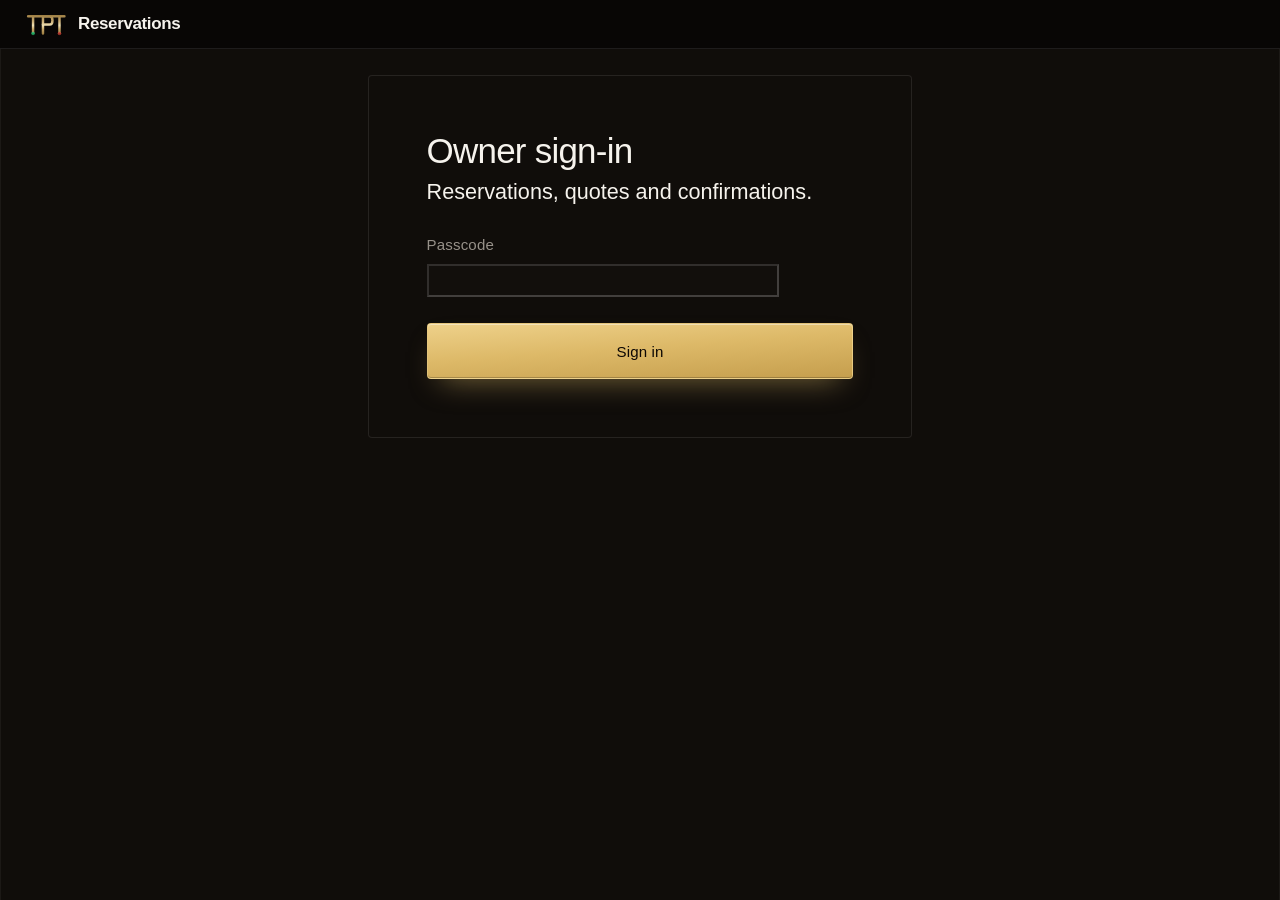
==== commit 52111889: "Add files via upload" ====
--- a/admin.html
+++ b/admin.html
@@ -8,14 +8,16 @@
   <title>Reservations &middot; TPT Black Car</title>
   <meta name="robots" content="noindex, nofollow">
   <meta name="theme-color" content="#3B1412">
+  <link rel="icon" href="/favicon.ico" sizes="48x48">
   <link rel="icon" type="image/png" sizes="32x32" href="assets/favicon-32.png">
+  <link rel="icon" type="image/png" sizes="192x192" href="assets/icon-192.png">
   <link rel="apple-touch-icon" href="assets/apple-touch-icon.png">
   <link rel="manifest" href="admin.webmanifest">
   <link rel="preconnect" href="https://fonts.googleapis.com">
   <link rel="preconnect" href="https://fonts.gstatic.com" crossorigin>
   <link href="https://fonts.googleapis.com/css2?family=Archivo:wdth,wght@62..125,400..700&display=swap" rel="stylesheet">
-  <link rel="stylesheet" href="styles.css?v=32">
-  <link rel="stylesheet" href="admin.css?v=5">
+  <link rel="stylesheet" href="styles.css?v=55">
+  <link rel="stylesheet" href="admin.css?v=7">
 </head>
 <body class="admin">
 
@@ -51,6 +53,7 @@
     <div class="chips desk-tabs" id="tabs" role="group" aria-label="What to work on">
       <label><input type="radio" name="tab" value="trips" checked><span>Reservations</span></label>
       <label><input type="radio" name="tab" value="reviews"><span>Reviews <b id="pending-count">0</b></span></label>
+      <label><input type="radio" name="tab" value="drivers"><span>Drivers</span></label>
     </div>
 
     <div class="desk-pane" id="pane-trips">
@@ -85,6 +88,29 @@
       <div id="rv-list" class="res-list"></div>
       <p class="desk-empty" id="rv-empty" hidden>No reviews here yet.</p>
     </div>
+
+    <!-- Drivers: who can sign in to the driver page, and who gets trips. -->
+    <div class="desk-pane" id="pane-drivers" hidden>
+      <div class="desk-top">
+        <p class="drv-intro">Each driver signs in at <b>tptblackcar.com/driver.html</b> with their own passcode.</p>
+        <button type="button" class="btn btn-quiet btn-sm" id="dr-refresh">Refresh</button>
+      </div>
+      <p class="desk-note" id="dr-note" role="status" aria-live="polite" hidden></p>
+      <div id="dr-list" class="res-list"></div>
+      <p class="desk-empty" id="dr-empty" hidden>No drivers yet. Until you add one, nothing is assigned and you drive every trip.</p>
+
+      <form class="res dr-add" id="dr-add" data-tone="light">
+        <h2 class="dr-title">Add a driver</h2>
+        <div class="row">
+          <div class="field"><label for="dr-name">Name</label><input id="dr-name" type="text" maxlength="60" required></div>
+          <div class="field"><label for="dr-email">Email <span class="opt">trips are sent here</span></label><input id="dr-email" type="email" maxlength="200"></div>
+          <div class="field"><label for="dr-phone">Phone</label><input id="dr-phone" type="tel" maxlength="40"></div>
+          <div class="field"><label for="dr-pass">Passcode <span class="opt">8 or more characters</span></label><input id="dr-pass" type="text" autocomplete="off" autocapitalize="off" spellcheck="false" minlength="8" required></div>
+        </div>
+        <button type="submit" class="btn btn-action btn-sm" id="dr-add-btn">Add driver</button>
+        <p class="res-msg" id="dr-add-msg" role="alert" hidden></p>
+      </form>
+    </div>
   </section>
 
 </main>
@@ -125,9 +151,14 @@
           <label>Note to rider <span class="opt">optional</span></label>
           <input class="res-note" type="text" placeholder="Car, pickup spot, anything" maxlength="500">
         </div>
+        <div class="field">
+          <label>Driver <span class="opt">emailed the trip once confirmed</span></label>
+          <select class="res-driver"></select>
+        </div>
       </div>
 
       <p class="res-sent" hidden></p>
+      <p class="res-progress" hidden></p>
 
       <div class="res-actions">
         <button type="button" class="btn btn-action btn-sm res-confirm">Confirm &amp; email rider</button>
@@ -163,7 +194,29 @@
   </article>
 </template>
 
+<template id="dr-tpl">
+  <article class="res dr" data-tone="light">
+    <header class="res-head">
+      <div class="res-id">
+        <span class="dr-name"></span>
+        <span class="res-status dr-status"></span>
+      </div>
+      <span class="res-countdown dr-upcoming num"></span>
+    </header>
+    <div class="row">
+      <div class="field"><label>Email</label><input class="dr-email" type="email" maxlength="200"></div>
+      <div class="field"><label>Phone</label><input class="dr-phone" type="tel" maxlength="40"></div>
+      <div class="field"><label>New passcode <span class="opt">leave empty to keep</span></label><input class="dr-pass" type="text" autocomplete="off" autocapitalize="off" spellcheck="false"></div>
+    </div>
+    <div class="res-actions">
+      <button type="button" class="btn btn-quiet btn-sm dr-save">Save</button>
+      <button type="button" class="btn btn-quiet btn-sm dr-toggle"></button>
+    </div>
+    <p class="res-msg" role="alert" hidden></p>
+  </article>
+</template>
+
 <script src="config.js?v=2"></script>
-<script src="admin.js?v=3"></script>
+<script src="admin.js?v=5"></script>
 </body>
 </html>
--- a/styles.css
+++ b/styles.css
@@ -13,7 +13,7 @@
  * exception is "Driven" in the hero, which answers the "Time Well Driven" in the mark.
  */
 
-@import url("./tokens.css?v=12");
+@import url("./tokens.css?v=13");
 @import url("./base.css?v=11");
 
 body { background: var(--color-paper); color: var(--color-ink); }
@@ -28,7 +28,7 @@
 /* Two hairlines down the page at the container edges, after the reference's column grid.
    Bands are transparent, so the rules read through them; anything with a fill covers them. */
 @media (min-width: 64rem) {
-  body::before { content: ""; position: fixed; inset-block: 0; left: 50%; z-index: 0; width: min(100%, var(--container)); translate: -50% 0; border-inline: var(--rule-hair) solid oklch(100% 0 0 / 5%); pointer-events: none; }
+  body::before { content: ""; position: fixed; inset-block: 0; left: 50%; z-index: 0; width: min(100%, var(--container)); translate: -50% 0; border-inline: var(--rule-hair) solid rgba(255, 255, 255, 0.05); pointer-events: none; }
 }
 
 /* ---------- Bands: full-bleed black, divided by a hairline ---------- */
@@ -52,7 +52,7 @@
 .btn { display: inline-flex; align-items: center; justify-content: center; gap: var(--space-md); min-height: 56px; padding: var(--space-xs) var(--space-xl); border: var(--rule-hair) solid transparent; border-radius: var(--radius-control); font-size: var(--text-sm); font-weight: 500; letter-spacing: 0.01em; line-height: 1; text-decoration: none; cursor: pointer; transition: background-color var(--dur-short) var(--ease-out), border-color var(--dur-short) var(--ease-out), color var(--dur-short) var(--ease-out); }
 .btn:has(.btn-icon) { padding-inline-end: var(--space-xs); }
 .btn:active { transition-duration: var(--dur-micro); }
-.btn-icon { display: inline-grid; place-items: center; width: 40px; height: 40px; border-radius: var(--radius-round); background: oklch(100% 0 0 / 22%); color: inherit; transition: transform var(--dur-short) var(--ease-out); }
+.btn-icon { display: inline-grid; place-items: center; width: 40px; height: 40px; border-radius: var(--radius-round); background: rgba(255, 255, 255, 0.22); color: inherit; transition: transform var(--dur-short) var(--ease-out); }
 .btn-icon svg { width: 16px; height: 16px; fill: none; stroke: currentColor; stroke-width: 1.5; stroke-linecap: round; stroke-linejoin: round; }
 .btn:hover .btn-icon { transform: rotate(45deg); }
 .btn-action { background: var(--color-action); color: var(--color-action-ink); }
@@ -67,46 +67,58 @@
 
 /* ---- The route: TPT's own "go" mark. The logo's rails end in a green departure and a red arrival;
    every forward control carries that journey, and it stretches on hover like a trip being driven. ---- */
-.btn-action { position: relative; isolation: isolate; overflow: hidden; border-color: oklch(88% 0.09 88 / 60%);
+.btn-action { position: relative; isolation: isolate; overflow: hidden; border-color: rgba(240, 213, 146, 0.6);
   background: linear-gradient(176deg, var(--color-gold-lift) 0%, var(--color-gold) 46%, var(--color-gold-press) 100%);
-  box-shadow: inset 0 1px 0 oklch(100% 0 0 / 42%), inset 0 -1px 0 oklch(0% 0 0 / 22%), 0 14px 30px -14px oklch(80% 0.108 86 / 55%);
+  box-shadow: inset 0 1px 0 rgba(255, 255, 255, 0.42), inset 0 -1px 0 rgba(0, 0, 0, 0.22), 0 14px 30px -14px rgba(221, 185, 104, 0.55);
   transition: box-shadow var(--dur-short) var(--ease-out), translate var(--dur-short) var(--ease-out), filter var(--dur-short) var(--ease-out); }
 /* Brushed-metal sheen that sweeps across once on hover. */
-.btn-action::before { content: ""; position: absolute; inset: -1px; z-index: -1; background: linear-gradient(105deg, transparent 35%, oklch(100% 0 0 / 45%) 50%, transparent 65%); translate: -120% 0; pointer-events: none; }
-.btn-action:hover { background: linear-gradient(176deg, var(--color-gold-lift) 0%, var(--color-gold) 46%, var(--color-gold-press) 100%); translate: 0 -1px; box-shadow: inset 0 1px 0 oklch(100% 0 0 / 50%), inset 0 -1px 0 oklch(0% 0 0 / 22%), 0 18px 36px -14px oklch(80% 0.108 86 / 70%); }
+.btn-action::before { content: ""; position: absolute; inset: -1px; z-index: -1; background: linear-gradient(105deg, transparent 35%, rgba(255, 255, 255, 0.45) 50%, transparent 65%); translate: -120% 0; pointer-events: none; }
+.btn-action:hover { background: linear-gradient(176deg, var(--color-gold-lift) 0%, var(--color-gold) 46%, var(--color-gold-press) 100%); translate: 0 -1px; box-shadow: inset 0 1px 0 rgba(255, 255, 255, 0.5), inset 0 -1px 0 rgba(0, 0, 0, 0.22), 0 18px 36px -14px rgba(221, 185, 104, 0.7); }
 .btn-action:hover::before { translate: 120% 0; transition: translate 900ms var(--ease-out); }
 .btn-action:active { translate: 0; filter: brightness(0.96); }
 .btn-action:disabled { background: var(--color-disabled); border-color: transparent; box-shadow: none; translate: 0; }
 .btn-action:disabled::before { display: none; }
 
 /* The route glyph replaces the circled arrow inside gold buttons. */
-.btn-action .btn-icon, .btn-route { position: relative; flex: none; width: 34px; height: 10px; border-radius: 0; background: none; transform: none; transition: width var(--dur-long) var(--ease-out); }
+/* The route glyph replaces the circled arrow inside gold buttons: green departure and red arrival dots
+   (the element's own background), a hairline between them (::before), and a small SUV (::after) that
+   waits unseen at the green dot and drives to the red one on hover or keyboard focus. The car is a mask
+   filled with currentColor, so it is dark ink on gold buttons and gold in the services list. */
+.btn-action .btn-icon, .btn-route { position: relative; flex: none; width: 34px; height: 10px; border-radius: 0; transform: none; transition: width var(--dur-long) var(--ease-out);
+  background: radial-gradient(circle at 4px 50%, var(--color-depart) 3.2px, transparent 3.8px), radial-gradient(circle at calc(100% - 4px) 50%, var(--color-arrive) 3.2px, transparent 3.8px); }
 .btn-action .btn-icon svg { display: none; }
 .btn-action .btn-icon::before, .btn-route::before { content: ""; position: absolute; inset-inline: 4px; top: 50%; height: 1px; translate: 0 -50%; background: currentColor; opacity: 0.5; }
-.btn-action .btn-icon::after, .btn-route::after { content: ""; position: absolute; inset: 0;
-  background: radial-gradient(circle at 4px 50%, var(--color-depart) 3.2px, transparent 3.8px), radial-gradient(circle at calc(100% - 4px) 50%, var(--color-arrive) 3.2px, transparent 3.8px); }
-.btn-action:hover .btn-icon { transform: none; width: 52px; }
+.btn-action .btn-icon::after, .btn-route::after { content: ""; position: absolute; left: 6px; bottom: calc(50% - 1px); width: 19px; height: 10px; opacity: 0; background: currentColor; pointer-events: none;
+  -webkit-mask: var(--car-mask) center / contain no-repeat; mask: var(--car-mask) center / contain no-repeat;
+  transition: left var(--dur-long) var(--ease-out), opacity var(--dur-short) var(--ease-out); }
+:root { --car-mask: url("data:image/svg+xml,%3Csvg xmlns='http://www.w3.org/2000/svg' viewBox='0 0 34 18'%3E%3Cpath d='M2 13.2V9.6c0-.8.5-1.5 1.3-1.7L8 6.6l4.2-4.1c.6-.6 1.4-.9 2.2-.9h7.9c.9 0 1.7.4 2.2 1.1l3 4 3.2.6c.9.2 1.5.9 1.5 1.8v4.1c0 .5-.4.9-.9.9h-2.1a3.9 3.9 0 0 0-7.6 0H12.4a3.9 3.9 0 0 0-7.6 0H2.9c-.5 0-.9-.4-.9-.9ZM13.6 7h6.2V3.6h-3.4c-.4 0-.8.2-1.1.5L13.6 7Zm8.2 0h4.6l-2-2.7c-.3-.4-.7-.7-1.2-.7h-1.4V7ZM8.6 17.4a3 3 0 1 0 0-6 3 3 0 0 0 0 6Zm17.6 0a3 3 0 1 0 0-6 3 3 0 0 0 0 6Z'/%3E%3C/svg%3E"); }
+.btn-action:hover .btn-icon, .btn-action:focus-visible .btn-icon { transform: none; width: 52px; }
+.btn-action:hover .btn-icon::after, .btn-action:focus-visible .btn-icon::after,
+.svc-list a:hover .btn-route::after, .svc-list a:focus-visible .btn-route::after { left: calc(100% - 30px); opacity: 1; }
 .btn-action:has(.btn-icon) { padding-inline-end: var(--space-lg); }
 .btn-sm.btn-action .btn-icon { width: 28px; }
-.btn-sm.btn-action:hover .btn-icon { width: 40px; }
+.btn-sm.btn-action:hover .btn-icon, .btn-sm.btn-action:focus-visible .btn-icon { width: 44px; }
 
 /* Quiet buttons: hairline that turns gold, a little glass. */
-.btn-quiet { background: oklch(100% 0 0 / 2%); transition: background-color var(--dur-short) var(--ease-out), border-color var(--dur-short) var(--ease-out), color var(--dur-short) var(--ease-out); }
+.btn-quiet { background: rgba(255, 255, 255, 0.02); transition: background-color var(--dur-short) var(--ease-out), border-color var(--dur-short) var(--ease-out), color var(--dur-short) var(--ease-out); }
 .btn-quiet:hover { border-color: var(--color-gold-line); background: var(--color-gold-wash); color: var(--color-ink); }
 
 /* ---------- Header: fixed; the menu is a route ----------
    Clear over the hero photo; black glass with a hairline once the page moves; tucks up while you
    scroll down and returns the moment you scroll up. The nav stops sit on a hairline that runs from a
-   green departure to a red arrival, and a small gold car (.nav-car) rides to the section in view. */
+   green departure to a red arrival, and a small gold SUV (.nav-car) drives to the section in view:
+   parked at the green dot above the first section, at the red dot past the last. */
 :root { --header-h: 96px; }
 .site-header { position: fixed; inset: 0 0 auto; z-index: var(--z-sticky-nav); height: var(--header-h); transition: background-color var(--dur-long) var(--ease-out), border-color var(--dur-long) var(--ease-out), translate var(--dur-long) var(--ease-out), height var(--dur-long) var(--ease-out); border-block-end: var(--rule-hair) solid transparent; }
-.site-header.is-scrolled { --header-h: 72px; background: oklch(10% 0.005 62 / 78%); -webkit-backdrop-filter: blur(18px) saturate(1.1); backdrop-filter: blur(18px) saturate(1.1); border-block-end-color: var(--color-rule); }
+.site-header.is-scrolled { --header-h: 72px; background: rgba(4, 3, 2, 0.78); -webkit-backdrop-filter: blur(18px) saturate(1.1); backdrop-filter: blur(18px) saturate(1.1); border-block-end-color: var(--color-rule); }
 .site-header.is-tucked { translate: 0 -100%; }
 .header-bar { display: flex; align-items: center; justify-content: space-between; gap: var(--space-lg); height: 100%; }
-.brand { display: inline-flex; align-items: center; gap: var(--space-md); flex: none; color: var(--color-ink); text-decoration: none; }
+.brand { display: inline-grid; grid-template-columns: auto auto; align-items: center; column-gap: var(--space-md); row-gap: 4px; flex: none; color: var(--color-ink); text-decoration: none; }
 .brand-mark { width: auto; height: 52px; transition: height var(--dur-long) var(--ease-out); }
 .site-header.is-scrolled .brand-mark { height: 40px; }
 .brand-name { display: flex; flex-direction: column; padding-inline-start: var(--space-md); border-inline-start: var(--rule-hair) solid var(--color-rule-strong); font-family: var(--font-display); font-size: var(--text-xs); line-height: 1.35; letter-spacing: 0.02em; color: var(--color-ink-2); }
+/* The tagline spans the whole lockup, centered under the mark and the name. */
+.brand-tag { grid-column: 1 / -1; justify-self: center; font-family: var(--font-display); font-size: var(--text-xs); font-style: italic; letter-spacing: 0.04em; line-height: 1.2; color: var(--color-gold); }
 
 .nav { position: relative; padding-block: 10px 14px; }
 .nav-route { display: flex; gap: clamp(var(--space-md), 2.2vw, var(--space-xl)); margin: 0; padding: 0 6px; list-style: none; }
@@ -119,7 +131,7 @@
 .nav a:hover .nav-num, .nav a[aria-current="true"] .nav-num { color: var(--color-gold); }
 .nav a:focus-visible { outline: 2px solid var(--color-focus); outline-offset: 4px; border-radius: 2px; }
 /* The car: a gold dot with a short glow, riding the road to the stop in view. */
-.nav-car { position: absolute; bottom: 1px; left: 0; width: 7px; height: 7px; border-radius: var(--radius-round); background: var(--color-gold); box-shadow: 0 0 0 3px var(--color-gold-wash), 0 0 12px var(--color-gold); translate: calc(var(--car-x, -20px) - 3.5px) 0; opacity: var(--car-on, 0); transition: translate var(--dur-long) var(--ease-out), opacity var(--dur-short) var(--ease-out); pointer-events: none; }
+.nav-car { position: absolute; bottom: 4px; left: 0; width: 24px; height: 12px; background: var(--color-gold); -webkit-mask: var(--car-mask) center / contain no-repeat; mask: var(--car-mask) center / contain no-repeat; filter: drop-shadow(0 0 4px rgba(221, 185, 104, 0.7)); translate: calc(var(--car-x, -40px) - 12px) 0; scale: var(--car-face, 1) 1; opacity: var(--car-on, 0); transition: translate 900ms var(--ease-out), scale var(--dur-short) var(--ease-out), opacity var(--dur-short) var(--ease-out); pointer-events: none; }
 
 .header-actions { display: flex; align-items: center; gap: var(--space-md); flex: none; }
 .header-phone { display: flex; flex-direction: column; align-items: flex-end; font-size: var(--text-sm); font-variant-numeric: tabular-nums; color: var(--color-ink); text-decoration: none; line-height: 1.25; transition: color var(--dur-short) var(--ease-out); }
@@ -127,7 +139,7 @@
 .header-phone:hover { color: var(--color-gold-lift); }
 .header-reserve { min-height: 44px; }
 
-.menu-btn { display: none; align-items: center; gap: var(--space-sm); min-height: 44px; padding: 0 var(--space-md); border: var(--rule-hair) solid var(--color-rule-strong); border-radius: var(--radius-control); background: oklch(12.4% 0.006 62 / 55%); -webkit-backdrop-filter: blur(12px); backdrop-filter: blur(12px); font: inherit; font-size: var(--text-sm); color: var(--color-ink); cursor: pointer; transition: border-color var(--dur-short) var(--ease-out); }
+.menu-btn { display: none; align-items: center; gap: var(--space-sm); min-height: 44px; padding: 0 var(--space-md); border: var(--rule-hair) solid var(--color-rule-strong); border-radius: var(--radius-control); background: rgba(8, 6, 5, 0.55); -webkit-backdrop-filter: blur(12px); backdrop-filter: blur(12px); font: inherit; font-size: var(--text-sm); color: var(--color-ink); cursor: pointer; transition: border-color var(--dur-short) var(--ease-out); }
 .menu-btn:hover { border-color: var(--color-gold-line); }
 .menu-btn:focus-visible { outline: 2px solid var(--color-focus); outline-offset: 2px; }
 /* Two lines of unequal length, like a road and its shoulder; they cross into an X when open. */
@@ -176,8 +188,8 @@
 /* Scrim: closed where the words sit, open where the picture sits, closed again at the base,
    with a light band across the top so the nav reads over any photo. */
 .hero-media::after { content: ""; position: absolute; inset: 0; background:
-  linear-gradient(180deg, oklch(12.4% 0.006 62 / 62%) 0%, transparent 18%),
-  linear-gradient(90deg, var(--color-paper) 0%, oklch(12.4% 0.006 62 / 80%) 34%, oklch(12.4% 0.006 62 / 8%) 70%),
+  linear-gradient(180deg, rgba(8, 6, 5, 0.62) 0%, transparent 18%),
+  linear-gradient(90deg, var(--color-paper) 0%, rgba(8, 6, 5, 0.8) 34%, rgba(8, 6, 5, 0.08) 70%),
   linear-gradient(0deg, var(--color-paper) 0%, transparent 26%); }
 .hero-photo { position: absolute; inset: 0; width: 100%; height: 100%; object-fit: cover; object-position: 72% 50%; filter: saturate(0.92) contrast(1.04); }
 .hero-watermark { position: absolute; top: 54%; left: 72%; width: min(900px, 72%); max-width: none; translate: -50% -50%; opacity: 0.12; }
@@ -185,138 +197,109 @@
 
 .hero-inner { display: flex; flex-direction: column; flex: 1; }
 /* The foot of the grid is kept clear for the glass card: its height plus its 64px offset. */
-.hero-grid { flex: 1; display: grid; grid-template-columns: minmax(0, var(--phi-major)) minmax(0, var(--phi-minor)); grid-template-rows: minmax(0, 1fr); column-gap: var(--space-xl); padding-block-end: calc(var(--space-2xl) + 200px); }
+.hero-grid { flex: 1; display: grid; grid-template-columns: minmax(0, var(--phi-major)) minmax(0, var(--phi-minor)); grid-template-rows: minmax(0, 1fr); column-gap: var(--space-xl); padding-block-end: calc(var(--space-2xl) + 240px); }
 .hero-copy { grid-column: 1; grid-row: 1; align-self: center; display: flex; flex-direction: column; align-items: flex-start; gap: var(--space-xl); padding-block: var(--space-2xl); }
-.hero-place { margin: 0; font-size: var(--text-sm); letter-spacing: 0.01em; color: var(--color-muted); }
-.hero h1 { max-width: 9ch; font-size: var(--text-display); font-weight: 300; line-height: 0.94; letter-spacing: -0.035em; }
-
-/* Credentials: two quiet facts under a hairline. No card, no colour. */
-.hero-creds { display: flex; flex-wrap: wrap; gap: var(--space-lg) var(--space-2xl); margin: var(--space-md) 0 0; padding: var(--space-lg) 0 0; list-style: none; border-block-start: var(--rule-hair) solid var(--color-rule); }
-.hero-creds li { display: flex; align-items: flex-start; gap: var(--space-sm); font-size: var(--text-xs); line-height: 1.5; color: var(--color-muted); }
-.hero-creds svg { flex: none; width: 16px; height: 16px; margin-block-start: 2px; fill: none; stroke: var(--color-muted); stroke-width: 1.5; stroke-linecap: round; stroke-linejoin: round; }
-.hero-creds b { display: block; font-weight: 500; color: var(--color-ink); }
+.hero h1 { max-width: 13ch; font-size: clamp(2.4rem, 4.4vw + 1rem, 5.4rem); font-weight: 300; line-height: 0.98; letter-spacing: -0.035em; }
+
 
 
 /* Glass card at the foot of the picture, after the reference's floating panels.
    Anchored to the photo, not the grid: the hand starts at 75% of the image and the photo is
    framed at 72%, so a right edge at 72% of the hero stays left of the hand at every aspect ratio. */
-.hero-card { position: absolute; right: calc(38.2% + var(--space-lg)); bottom: var(--space-2xl); z-index: 1; max-width: 288px; margin: 0; padding: var(--space-lg); border: var(--rule-hair) solid var(--color-rule); border-radius: var(--radius-card); background: oklch(14% 0.006 62 / 66%); -webkit-backdrop-filter: blur(16px); backdrop-filter: blur(16px); font-size: var(--text-sm); line-height: var(--leading-body); color: var(--color-ink-2); }
-.hero-card::before { content: ""; display: block; width: 24px; height: 1px; margin-block-end: var(--space-md); background: var(--color-rule-strong); }
-
-/* ---------- About: Tab sits on the TPT mark ----------
-   The stage is a golden rectangle (1 : 1.618). The logo's rails become a bench: a gold crossbar at her
-   seat line with two legs ending in the green departure and red arrival dots. Every offset is in cqw
-   of the stage's width, so the pose scales with the column. Her seat line is 66.5% down the photo. */
+.hero-card { position: absolute; right: calc(38.2% + var(--space-lg)); bottom: var(--space-2xl); z-index: 1; max-width: 760px; margin: 0; padding: var(--space-lg) var(--space-xl) var(--space-xl); border: var(--rule-hair) solid var(--color-rule-strong); border-radius: var(--radius-card); background: linear-gradient(180deg, rgba(25, 21, 18, 0.78), rgba(11, 9, 7, 0.84)); -webkit-backdrop-filter: blur(18px); backdrop-filter: blur(18px); box-shadow: 0 30px 60px -24px rgba(0, 0, 0, 0.8); }
+/* The route line from the nav, in miniature: green departure, gold hairline, red arrival. */
+.hero-card-route { position: relative; display: block; width: 72px; height: 8px; margin-block-end: var(--space-md); background: radial-gradient(circle at 4px 50%, var(--color-depart) 3px, transparent 3.5px), radial-gradient(circle at calc(100% - 4px) 50%, var(--color-arrive) 3px, transparent 3.5px); }
+.hero-card-route::before { content: ""; position: absolute; inset-inline: 8px; top: 50%; height: 1px; background: var(--color-gold-line); }
+.hero-card-lead { margin: 0; font-family: var(--font-display); font-size: var(--text-lg); font-weight: 500; line-height: 1.35; letter-spacing: -0.012em; color: var(--color-ink); text-wrap: pretty; }
+
+/* Certifications: cards under the hero. A white plate (matching the logos that ship on white) holds each logo; name and status are set as type. */
+.creds { padding-block: var(--space-2xl); }
+.creds .over { margin-block-end: var(--space-lg); }
+.creds-list { display: grid; grid-template-columns: repeat(5, minmax(0, 1fr)); gap: var(--space-md); margin: 0; padding: 0; list-style: none; }
+.cred-card { display: flex; flex-direction: column; overflow: hidden; border: var(--rule-hair) solid var(--color-rule-strong); border-radius: var(--radius-card); background: var(--color-paper-2); transition: translate var(--dur-short) var(--ease-out), border-color var(--dur-short) var(--ease-out); }
+.cred-card:hover { translate: 0 -3px; border-color: var(--color-gold-line); }
+.cred-plate { --plate-h: 120px; display: flex; align-items: center; justify-content: center; height: var(--plate-h); padding: var(--space-md) var(--space-lg); background: #fff; }
+.cred-plate img { display: block; width: auto; height: auto; max-width: 100%; max-height: calc(var(--plate-h) - 2 * var(--space-md)); object-fit: contain; }
+.cred-text { flex: 1; display: flex; flex-direction: column; gap: 4px; padding: var(--space-md); border-block-start: 2px solid var(--color-gold); }
+.cred-text b { font-family: var(--font-display); font-size: var(--text-sm); font-weight: 500; line-height: 1.3; color: var(--color-ink); }
+.cred-text span { font-size: var(--text-xs); color: var(--color-gold); }
+@media (max-width: 68rem) {
+  .creds-list { grid-template-columns: repeat(3, minmax(0, 1fr)); }
+}
+/* The copies app.js adds for the phone loop are never shown on wider screens. */
+.cred-card[data-copy] { display: none; }
+/* Phones: one row. Without script, or with reduced motion, it is a swipeable row with no scrollbar.
+   With script the cards are doubled and the row glides left on a loop, half its length per cycle
+   so the copies take over seamlessly; it runs edge to edge and pauses while touched. */
+@media (max-width: 48rem) {
+  .creds-list { grid-template-columns: none; grid-auto-flow: column; grid-auto-columns: 62%; overflow-x: auto; scroll-snap-type: x mandatory; scrollbar-width: none; }
+  .creds-list::-webkit-scrollbar { display: none; }
+  .cred-card { scroll-snap-align: start; }
+  .cred-plate { --plate-h: 104px; }
+  .creds .wrap:has(.is-rolling) { overflow: hidden; }
+  .creds-list.is-rolling { display: flex; gap: 0; width: max-content; overflow: visible; animation: creds-roll 32s linear infinite; }
+  .creds-list.is-rolling .cred-card { flex: none; width: 220px; margin-inline-end: var(--space-md); }
+  .creds-list.is-rolling .cred-card[data-copy] { display: flex; }
+  .creds-list.is-rolling:hover, .creds-list.is-rolling.is-held { animation-play-state: paused; }
+}
+@keyframes creds-roll { to { translate: -50% 0; } }
+
+/* ---------- About: Tab steps out of the frame ----------
+   One SVG in user units (100 x 132), so the arch, the route and the photo scale as a piece. The photo is
+   cropped just below her hands and sits on a gold sill across the arch. */
 .about-grid { display: grid; grid-template-columns: minmax(0, var(--phi-minor)) minmax(0, var(--phi-major)); gap: var(--space-3xl); align-items: center; }
-.about-stage { --tab-w: 74cqw; --tab-h: calc(var(--tab-w) * 1335 / 700); --floor: 6cqw; --seat: calc(var(--floor) + var(--tab-h) * 0.335);
-  position: relative; isolation: isolate; container-type: inline-size; aspect-ratio: 1 / 1.618; margin: 0; }
-.about-stage > * { container-type: normal; }
-/* The outlined name behind her, a quiet echo of the badge on the reviews. */
-.about-word { position: absolute; top: 0; left: 50%; z-index: -2; translate: -50% 0; font-family: var(--font-display); font-size: 40cqw; font-weight: 600; line-height: 0.9; letter-spacing: -0.05em; color: transparent; -webkit-text-stroke: 1px var(--color-gold-line); pointer-events: none; user-select: none; }
-.about-glow { position: absolute; left: 50%; top: 34%; z-index: -1; width: 120cqw; height: 120cqw; translate: -50% -50%; border-radius: 50%; background: radial-gradient(closest-side, oklch(80% 0.108 86 / 22%), transparent 72%); pointer-events: none; }
-.about-floor { position: absolute; left: 50%; bottom: calc(var(--floor) - 3cqw); width: 92cqw; height: 6cqw; translate: -50% 0; border-radius: 50%; background: radial-gradient(closest-side, oklch(0% 0 0 / 70%), transparent); filter: blur(4px); }
-/* The bench: crossbar at the seat line, legs down to the floor. */
-.about-bench { position: absolute; left: 6cqw; right: 6cqw; bottom: calc(var(--seat) - 2.4cqw); z-index: 1; height: 2.4cqw; border-radius: 2cqw; background: linear-gradient(180deg, var(--color-gold-lift), var(--color-gold) 50%, var(--color-gold-press)); box-shadow: 0 1.2cqw 3cqw oklch(0% 0 0 / 55%), inset 0 1px 0 oklch(100% 0 0 / 45%); transform-origin: 50% 50%; }
-.about-leg { position: absolute; top: 100%; width: 2.4cqw; height: calc(var(--seat) - var(--floor) - 2.4cqw); background: linear-gradient(90deg, var(--color-gold-press), var(--color-gold) 50%, var(--color-gold-press)); }
-.about-leg--depart { left: 4cqw; }
-.about-leg--arrive { right: 4cqw; }
-.about-leg::after { content: ""; position: absolute; left: 50%; bottom: -2.6cqw; width: 5.2cqw; height: 5.2cqw; translate: -50% 0; border-radius: var(--radius-round); box-shadow: 0 0 0 1.2cqw var(--color-paper), 0 0 3cqw currentColor; background: currentColor; }
-.about-leg--depart::after { color: var(--color-depart); }
-.about-leg--arrive::after { color: var(--color-arrive); }
-.about-tab { position: absolute; left: 50%; bottom: var(--floor); z-index: 2; width: var(--tab-w); translate: -48% 0; }
-.about-tab img { display: block; width: 100%; height: auto; filter: drop-shadow(0 3cqw 5cqw oklch(0% 0 0 / 55%)); }
-/* Glass name card and one chip, floating beside her. */
-.about-name, .about-chip { position: absolute; z-index: 3; border: var(--rule-hair) solid var(--color-rule-strong); border-radius: var(--radius-card); background: oklch(14% 0.006 62 / 70%); -webkit-backdrop-filter: blur(14px); backdrop-filter: blur(14px); box-shadow: 0 14px 30px -14px oklch(0% 0 0 / 80%); }
-/* The two cards hang off the stage edges, each in a band where the cutout is empty:
-   the name beside her hanging leg, the badge above her shoulder. */
-.about-name { left: -8cqw; bottom: 20%; display: flex; flex-direction: column; gap: 2px; padding: var(--space-sm) var(--space-md); }
-.about-name b { font-family: var(--font-display); font-size: var(--text-lg); font-weight: 400; color: var(--color-ink); }
-.about-name span { font-size: var(--text-xs); color: var(--color-gold); }
-.about-chip { right: -8cqw; top: 8%; display: inline-flex; align-items: center; gap: 8px; padding: 8px 12px; font-size: var(--text-xs); white-space: nowrap; color: var(--color-ink-2); }
-.about-chip svg { width: 14px; height: 14px; fill: none; stroke: var(--color-depart); stroke-width: 2; stroke-linecap: round; stroke-linejoin: round; }
-
-/* Arrival: the bench draws out from the middle, Tab settles onto it, the cards drift in. */
-.about-bench { scale: 0 1; transition: scale 900ms var(--ease-out); }
-.about-leg { scale: 1 0; transform-origin: 50% 0; transition: scale 600ms var(--ease-out) 500ms; }
-.about-tab { opacity: 0; translate: -48% 5cqw; transition: opacity 700ms var(--ease-out) 350ms, translate 900ms var(--ease-out) 350ms; }
-.about-name, .about-chip { opacity: 0; translate: 0 3cqw; transition: opacity 600ms var(--ease-out) 800ms, translate 600ms var(--ease-out) 800ms; }
-.about.is-in .about-bench { scale: 1 1; }
-.about.is-in .about-leg { scale: 1 1; }
-.about.is-in .about-tab { opacity: 1; translate: -48% 0; }
-.about.is-in .about-name, .about.is-in .about-chip { opacity: 1; translate: 0 0; }
-.no-js .about-bench, .no-js .about-leg { scale: 1 1; }
-.no-js .about-tab { opacity: 1; translate: -48% 0; }
-.no-js .about-name, .no-js .about-chip { opacity: 1; translate: 0; }
+.about-stage { position: relative; isolation: isolate; margin: 0; }
+.about-glow { position: absolute; left: 50%; top: 55%; z-index: -1; width: 130%; aspect-ratio: 1; translate: -50% -50%; border-radius: 50%; background: radial-gradient(closest-side, rgba(221, 185, 104, 0.22), transparent 72%); pointer-events: none; }
+.about-art { display: block; width: 100%; height: auto; overflow: visible; }
+.about-arch { fill: url(#about-arch-fill); filter: drop-shadow(0 6px 10px rgba(0, 0, 0, 0.6)); }
+.about-arch-ring { fill: none; stroke: var(--color-gold-line); stroke-width: 0.35; }
+.about-route { fill: none; stroke: var(--color-gold); stroke-width: 0.6; stroke-linecap: round; stroke-dasharray: 1; stroke-dashoffset: 0; }
+.about-stop { stroke: var(--color-paper); stroke-width: 0.9; }
+.about-stop--depart { fill: var(--color-depart); }
+.about-stop--arrive { fill: var(--color-arrive); }
+.about-sill { fill: url(#about-sill-fill); filter: drop-shadow(0 1.5px 2px rgba(0, 0, 0, 0.6)); }
+.about-car { fill: var(--color-gold-lift); filter: drop-shadow(0 0 1.5px var(--color-gold)); opacity: 0; }
+@keyframes about-ride { 8%, 88% { opacity: 1; } }
+
+/* Arrival: the arch rises and the sill draws out, the route draws from departure to arrival with the light riding it, Tab steps up. */
+.about-sill { scale: 0 1; transform-origin: 50% 50%; transform-box: fill-box; transition: scale 700ms var(--ease-out); }
+.about.is-in .about-sill, .no-js .about-sill { scale: 1 1; }
+.about-arch, .about-arch-ring { opacity: 0; transition: opacity 700ms var(--ease-out); }
+.about-route { stroke-dashoffset: 1; transition: stroke-dashoffset 2.4s cubic-bezier(0.45, 0, 0.2, 1) 300ms; }
+.about-stop--arrive { opacity: 0; transition: opacity 300ms var(--ease-out) 2.6s; }
+.about-tab { opacity: 0; translate: 0 6px; transition: opacity 700ms var(--ease-out) 200ms, translate 900ms var(--ease-out) 200ms; }
+.about.is-in .about-arch, .about.is-in .about-arch-ring, .about.is-in .about-stop--arrive, .about.is-in .about-tab,
+.no-js .about-arch, .no-js .about-arch-ring, .no-js .about-stop--arrive, .no-js .about-tab { opacity: 1; translate: 0 0; }
+.about.is-in .about-route, .no-js .about-route { stroke-dashoffset: 0; }
+.about.is-in .about-car { animation: about-ride 2.6s linear 300ms both; }
 
 .about-copy { display: flex; flex-direction: column; align-items: flex-start; }
 .about-title { display: flex; flex-wrap: wrap; column-gap: 0.28em; max-width: none; font-size: var(--text-section); font-weight: 300; line-height: var(--leading-tight); letter-spacing: -0.025em; }
 .about-title .gold { color: var(--color-gold); }
-.about-lead { margin: var(--space-xl) 0 var(--space-lg); font-family: var(--font-display); font-size: var(--text-xl); font-weight: 300; line-height: 1.3; color: var(--color-ink); }
-/* The four promises as stops on a route: green first, red last, gold between. */
-.about-promise { position: relative; display: grid; gap: 0; width: 100%; max-width: 560px; margin: 0; padding: 0 0 0 var(--space-xl); list-style: none; }
-.about-promise::before { content: ""; position: absolute; left: 6px; top: 22px; bottom: 22px; width: 1px; background: linear-gradient(180deg, var(--color-depart), var(--color-gold-line) 25%, var(--color-gold-line) 75%, var(--color-arrive)); }
-.about-promise li { position: relative; display: flex; align-items: baseline; gap: var(--space-md); padding-block: var(--space-sm); border-block-end: var(--rule-hair) solid var(--color-rule); font-size: var(--text-md); color: var(--color-ink-2); }
-.about-promise li:last-child { border-block-end: 0; color: var(--color-ink); }
-.about-promise li::before { content: ""; position: absolute; left: calc(-1 * var(--space-xl) + 2px); top: 50%; width: 9px; height: 9px; translate: 0 -50%; border: var(--rule-hair) solid var(--color-gold-line); border-radius: var(--radius-round); background: var(--color-paper); }
-.about-promise li:first-child::before { background: var(--color-depart); border-color: var(--color-depart); }
-.about-promise li:last-child::before { background: var(--color-arrive); border-color: var(--color-arrive); }
-.about-promise-num { flex: none; font-size: var(--text-xs); font-variant-numeric: tabular-nums; color: var(--color-gold); }
 .about-body { max-width: 58ch; margin: var(--space-xl) 0 0; font-size: var(--text-sm); line-height: var(--leading-body); color: var(--color-muted); }
 .about-foot { display: flex; flex-wrap: wrap; align-items: center; justify-content: space-between; gap: var(--space-lg); width: 100%; margin-block-start: var(--space-xl); padding-block-start: var(--space-lg); border-block-start: var(--rule-hair) solid var(--color-rule); }
 .about-sign { display: flex; flex-direction: column; margin: 0; font-size: var(--text-xs); color: var(--color-muted); }
-.about-signature { font-family: "Mrs Saint Delafield", cursive; font-size: 3rem; line-height: 1; color: var(--color-gold); }
-
-/* ---------- Services: a bento of six cards ----------
-   Hierarchy does the work: Airport, the award-winning core, is the tall feature with a departures
-   board; four peers share a block beside it; Funerals runs quietly across the foot, muted and gold-free.
-   Each card shows its own photo (nothing hides behind hover) and its one action books that service.
-   The action's ::after stretches over the card, so the whole card is the target. */
+.about-signature { font-family: "Mrs Saint Delafield", cursive; font-size: 4.75rem; line-height: 0.9; letter-spacing: 0.02em; color: var(--color-gold); }
+
+/* ---------- Services: one photo, six names ----------
+   A single airport photo sits beside the list so the section shows the car once. Each row is a
+   link that books its service; the gold route grows on hover like the other links on the page. */
 .svc-head { display: flex; flex-wrap: wrap; justify-content: space-between; align-items: end; gap: var(--space-lg) var(--space-3xl); margin-block-end: var(--space-2xl); }
 .svc-head h2 { font-weight: 300; }
-.svc-intro { max-width: 38ch; margin: 0; padding-inline-start: var(--space-lg); border-inline-start: var(--rule-hair) solid var(--color-gold-line); font-size: var(--text-sm); line-height: var(--leading-body); color: var(--color-muted); }
-
-.svc-grid { display: grid; grid-template-columns: minmax(0, 1fr) minmax(0, 0.809fr) minmax(0, 0.809fr); gap: var(--space-md); margin: 0; padding: 0; list-style: none; }
-.svc-card { position: relative; display: flex; flex-direction: column; overflow: hidden; border: var(--rule-hair) solid var(--color-rule); border-radius: var(--radius-card); background: var(--color-paper-2); transition: translate var(--dur-short) var(--ease-out), border-color var(--dur-short) var(--ease-out), box-shadow var(--dur-short) var(--ease-out); }
-.svc-card--feature { grid-column: 1; grid-row: 1 / span 2; background: linear-gradient(180deg, var(--color-paper-2), oklch(14.5% 0.007 64)); }
-.svc-card--quiet { grid-column: 1 / -1; flex-direction: row; }
-
-.svc-media { position: relative; aspect-ratio: 1.272; overflow: hidden; background: var(--color-paper-3); }
-.svc-card--feature .svc-media { flex: 1 1 auto; aspect-ratio: auto; min-height: 380px; }
-.svc-card--quiet .svc-media { flex: 0 0 38.2%; aspect-ratio: auto; min-height: 260px; }
-.svc-media::after { content: ""; position: absolute; inset: 0; background: linear-gradient(180deg, transparent 60%, oklch(16.2% 0.008 66 / 85%)); pointer-events: none; }
-.svc-media picture, .svc-media img { display: block; width: 100%; height: 100%; }
-/* Anchored to the top so each poster keeps its headline; any trim comes off the bottom. */
-.svc-media img { object-fit: cover; object-position: 50% 0; filter: saturate(0.55) sepia(0.14) brightness(0.88) contrast(1.05); transition: filter var(--dur-long) var(--ease-out), scale var(--dur-long) var(--ease-out); }
-.svc-card--quiet .svc-media img { object-position: 50% 50%; filter: saturate(0.2) brightness(0.8) contrast(1.05); }
-
-.svc-body { position: relative; flex: 1; display: flex; flex-direction: column; align-items: flex-start; gap: var(--space-xs); padding: var(--space-lg); }
-.svc-card--feature .svc-body { padding: var(--space-xl) var(--space-lg) var(--space-lg); }
-.svc-card--quiet .svc-body { justify-content: center; padding: var(--space-xl) clamp(24px, 4vw, 56px); }
-.svc-card--quiet .svc-num { color: var(--color-muted); }
-.svc-title { margin: 0; font-family: var(--font-display); font-size: clamp(1.375rem, 0.9vw + 1rem, 1.75rem); font-weight: 300; line-height: 1.15; letter-spacing: -0.02em; color: var(--color-ink); }
-.svc-card--feature .svc-title { font-size: clamp(1.75rem, 1.4vw + 1rem, 2.5rem); }
-.svc-desc { max-width: 36ch; margin: 0; font-size: var(--text-sm); line-height: var(--leading-body); color: var(--color-muted); }
-
-/* Departures board: the airports Tab runs to, by code. */
-.svc-board { display: grid; grid-template-columns: repeat(2, minmax(0, 1fr)); gap: 1px; width: 100%; margin: var(--space-md) 0 var(--space-xs); padding: 0; list-style: none; border: var(--rule-hair) solid var(--color-rule); border-radius: var(--radius-inner); background: var(--color-rule); overflow: hidden; }
-.svc-board li { display: flex; flex-direction: column; gap: 2px; padding: 10px 12px; background: var(--color-paper); font-size: var(--text-xs); line-height: 1.35; color: var(--color-muted); }
-.svc-board b { font-family: var(--font-display); font-size: var(--text-lg); font-weight: 500; letter-spacing: 0.08em; font-variant-numeric: tabular-nums; color: var(--color-gold); }
-
-.svc-cta { display: inline-flex; align-items: center; gap: var(--space-sm); margin-block-start: auto; padding-block-start: var(--space-md); font-size: var(--text-sm); font-weight: 500; color: var(--color-ink); text-decoration: none; }
-.svc-cta::after { content: ""; position: absolute; inset: 0; z-index: 1; }
-.svc-cta .btn-route { color: var(--color-gold); }
-.svc-card--quiet .svc-cta { color: var(--color-ink-2); }
-.svc-card--quiet .svc-cta .btn-route { color: var(--color-muted); }
-.svc-card--quiet .svc-cta .btn-route::after { background: radial-gradient(circle at 4px 50%, var(--color-muted) 3.2px, transparent 3.8px), radial-gradient(circle at calc(100% - 4px) 50%, var(--color-muted) 3.2px, transparent 3.8px); }
-
-/* Feedback: the card lifts, its edge turns gold, the photo comes up to full colour, the route stretches. */
-.svc-card:hover, .svc-card:has(.svc-cta:focus-visible) { translate: 0 -3px; border-color: var(--color-gold-line); box-shadow: 0 22px 44px -22px oklch(0% 0 0 / 80%); }
-.svc-card:hover .svc-media img, .svc-card:has(.svc-cta:focus-visible) .svc-media img { filter: saturate(1) brightness(1) contrast(1.02); scale: 1.03; }
-.svc-card:hover .btn-route, .svc-card:has(.svc-cta:focus-visible) .btn-route { width: 52px; }
-.svc-cta:focus-visible { outline: none; }
-.svc-card:has(.svc-cta:focus-visible) { outline: 2px solid var(--color-focus); outline-offset: 3px; }
-.svc-card--quiet:hover, .svc-card--quiet:has(.svc-cta:focus-visible) { border-color: var(--color-rule-strong); }
-.svc-card--quiet:hover .svc-media img { filter: saturate(0.35) brightness(0.9) contrast(1.04); scale: 1.02; }
+
+.svc-layout { display: grid; grid-template-columns: minmax(0, 0.809fr) minmax(0, 1fr); gap: var(--space-2xl); align-items: stretch; }
+.svc-photo { position: relative; margin: 0; overflow: hidden; border: var(--rule-hair) solid var(--color-rule); border-radius: var(--radius-card); background: var(--color-paper-3); }
+.svc-photo picture, .svc-photo img { display: block; width: 100%; height: 100%; }
+.svc-photo img { object-fit: cover; object-position: 50% 0; filter: saturate(0.55) sepia(0.14) brightness(0.88) contrast(1.05); }
+.svc-list { display: flex; flex-direction: column; justify-content: center; margin: 0; padding: 0; list-style: none; }
+.svc-list li { border-block-end: var(--rule-hair) solid var(--color-rule); }
+.svc-list li:first-child { border-block-start: var(--rule-hair) solid var(--color-rule); }
+.svc-list a { display: flex; align-items: baseline; gap: var(--space-lg); padding-block: var(--space-lg); color: var(--color-ink); text-decoration: none; transition: color var(--dur-short) var(--ease-out); }
+.svc-num { flex: none; font-size: var(--text-xs); font-variant-numeric: tabular-nums; color: var(--color-gold); }
+.svc-name { flex: 1; font-family: var(--font-display); font-size: clamp(1.375rem, 1.2vw + 1rem, 2.25rem); font-weight: 300; line-height: 1.15; letter-spacing: -0.02em; }
+.svc-list .btn-route { align-self: center; color: var(--color-gold); }
+.svc-list a:hover .svc-name, .svc-list a:focus-visible .svc-name { color: var(--color-gold); }
+.svc-list a:hover .btn-route, .svc-list a:focus-visible .btn-route { width: 52px; }
 
 /* ---------- Reserve: the request on glass, over the car ---------- */
 
@@ -326,7 +309,7 @@
 .reserve-media { position: absolute; inset: 0; z-index: -1; pointer-events: none; }
 .reserve-media img { width: 100%; height: 100%; object-fit: cover; filter: blur(6px) brightness(0.5) saturate(0.8); scale: 1.06; }
 .reserve-media::after { content: ""; position: absolute; inset: 0; background:
-  linear-gradient(90deg, var(--color-paper) 0%, oklch(12.4% 0.006 62 / 82%) 38%, oklch(12.4% 0.006 62 / 38%) 100%),
+  linear-gradient(90deg, var(--color-paper) 0%, rgba(8, 6, 5, 0.82) 38%, rgba(8, 6, 5, 0.38) 100%),
   linear-gradient(180deg, var(--color-paper) 0%, transparent 22%, transparent 64%, var(--color-paper) 96%); }
 
 .reserve-grid { display: grid; grid-template-columns: minmax(0, var(--phi-minor)) minmax(0, var(--phi-major)); gap: var(--space-3xl); align-items: start; }
@@ -337,8 +320,8 @@
 .reserve-sub { max-width: 36ch; color: var(--color-muted); }
 
 /* The hero card's material at full size: a dark pane over the blurred texture behind it. */
-.booking { padding: clamp(24px, 4vw, 56px); border: var(--rule-hair) solid var(--color-rule); border-radius: var(--radius-panel); background: oklch(12.4% 0.006 62 / 72%); -webkit-backdrop-filter: blur(24px); backdrop-filter: blur(24px); box-shadow: 0 24px 48px oklch(0% 0 0 / 40%); scroll-margin-top: var(--space-xl); }
-.booking :is(input[type="text"], input[type="tel"], input[type="email"], input[type="date"], input[type="time"], input[type="number"], textarea) { background: oklch(10% 0.005 62 / 62%); }
+.booking { padding: clamp(24px, 4vw, 56px); border: var(--rule-hair) solid var(--color-rule); border-radius: var(--radius-panel); background: rgba(8, 6, 5, 0.72); -webkit-backdrop-filter: blur(24px); backdrop-filter: blur(24px); box-shadow: 0 24px 48px rgba(0, 0, 0, 0.4); scroll-margin-top: var(--space-xl); }
+.booking :is(input[type="text"], input[type="tel"], input[type="email"], input[type="date"], input[type="time"], input[type="number"], textarea) { background: rgba(4, 3, 2, 0.62); }
 .booking-head { display: flex; align-items: baseline; justify-content: space-between; flex-wrap: wrap; gap: var(--space-md); margin-block-end: var(--space-xl); padding-block-end: var(--space-md); border-block-end: var(--rule-hair) solid var(--color-rule); }
 .booking-title { font-size: var(--text-title); font-weight: 400; }
 .steps { display: flex; gap: var(--space-lg); margin: 0; padding: 0; list-style: none; }
@@ -408,7 +391,8 @@
 .done img { width: 144px; margin: 0 auto var(--space-lg); }
 .done p { max-width: 42ch; margin-inline: auto; color: var(--color-ink-2); }
 .done p + p { margin-block-start: var(--space-md); }
-.done .small { margin-block-start: var(--space-lg); font-size: var(--text-sm); color: var(--color-muted); }
+.done .small { max-width: none; margin-block-start: var(--space-lg); font-size: var(--text-sm); color: var(--color-muted); }
+.done .nowrap { white-space: nowrap; }
 .done .done-ref { margin-block-end: var(--space-sm); font-variant-numeric: tabular-nums; letter-spacing: 0.04em; font-size: var(--text-sm); color: var(--color-muted); }
 
 /* ---------- Footer: contact, then the logo as a signature ---------- */
@@ -420,7 +404,7 @@
 .footer-dl a { color: var(--color-ink-2); text-decoration: none; transition: color var(--dur-short) var(--ease-out); }
 .footer-dl a:hover { color: var(--color-ink); }
 .footer-brand { display: flex; justify-content: center; margin-block: var(--space-2xl) var(--space-xl); }
-.footer-brand img { width: calc(100% / var(--phi) / var(--phi)); min-width: 280px; max-width: 420px; }
+.footer-brand img { width: calc(100% / var(--phi)); min-width: 300px; max-width: 680px; }
 .footer-base { display: flex; flex-wrap: wrap; justify-content: space-between; align-items: baseline; gap: var(--space-lg) var(--space-xl); padding-block-start: var(--space-lg); border-block-start: var(--rule-hair) solid var(--color-rule); font-size: var(--text-xs); letter-spacing: 0; color: var(--color-muted); }
 .footer-base a { color: var(--color-muted); text-decoration: none; }
 .footer-base a:hover { color: var(--color-ink); }
@@ -431,26 +415,15 @@
 
 /* ---------- Responsive ---------- */
 
-/* Fleet: justified rows. Each shot grows by its aspect ratio, so a row shares one height and fills the width. */
-.fleet-grid { display: flex; flex-direction: column; gap: var(--space-sm); }
-.fleet-row { display: flex; gap: var(--space-sm); }
-.fleet-shot { flex: var(--r) 1 0; aspect-ratio: var(--r); margin: 0; overflow: hidden; border-radius: var(--radius-card); background: var(--color-paper-2); box-shadow: inset 0 0 0 var(--rule-hair) var(--color-rule); }
-.fleet-shot picture, .fleet-shot img { display: block; width: 100%; height: 100%; }
-.fleet-shot img { object-fit: cover; filter: saturate(0.42) sepia(0.2) brightness(0.86) contrast(1.06); transition: filter var(--dur-long) var(--ease-out), scale var(--dur-long) var(--ease-out); }
-.fleet-shot:hover img { filter: saturate(0.9) brightness(0.98) contrast(1.04); scale: 1.03; }
 @media (max-width: 48rem) {
   .write { grid-template-columns: minmax(0, 1fr); gap: var(--space-lg); }
   :root { --header-h: 72px; }
   .site-header.is-scrolled { --header-h: 64px; }
   .brand-mark { height: 40px; }
   .site-header.is-scrolled .brand-mark { height: 34px; }
-  .brand-name, .header-reserve { display: none; }
+  .brand-name, .brand-tag, .header-reserve { display: none; }
   .about-stage { width: min(88%, 380px); }
-  .about-name { left: -4cqw; }
-  .about-chip { right: -4cqw; }
   .about-foot { flex-direction: column; align-items: flex-start; }
-  .fleet-row { flex-direction: column; }
-  .fleet-shot { flex: none; }
 }
 
 /* Reviews: a spotlight carousel over the night terminal. The centred card is lit; its neighbours sit back.
@@ -461,7 +434,7 @@
 .reviews-media img { width: 100%; height: 100%; object-fit: cover; filter: blur(14px) brightness(0.38) saturate(0.6); scale: 1.12; }
 .reviews-media::after { content: ""; position: absolute; inset: 0; background:
   radial-gradient(50% 50% at 50% 62%, var(--color-gold-wash), transparent 70%),
-  linear-gradient(180deg, var(--color-paper) 0%, oklch(12.4% 0.006 62 / 55%) 30%, oklch(12.4% 0.006 62 / 55%) 70%, var(--color-paper) 100%); }
+  linear-gradient(180deg, var(--color-paper) 0%, rgba(8, 6, 5, 0.55) 30%, rgba(8, 6, 5, 0.55) 70%, var(--color-paper) 100%); }
 .reviews-head { display: flex; flex-wrap: wrap; justify-content: space-between; align-items: end; gap: var(--space-lg) var(--space-3xl); margin-block-end: var(--space-xl); }
 .reviews-head h2 { font-weight: 300; }
 .reviews-note { max-width: 34ch; margin: 0; padding-inline-start: var(--space-lg); border-inline-start: var(--rule-hair) solid var(--color-gold-line); font-size: var(--text-sm); line-height: var(--leading-body); color: var(--color-muted); }
@@ -478,14 +451,14 @@
 .quote-slot.is-active::before { rotate: -5deg; translate: -16px 16px; }
 .quote-slot.is-active::after { rotate: 3deg; translate: 12px 10px; }
 
-.quote { position: relative; z-index: 1; flex: 1; display: flex; flex-direction: column; align-items: center; margin: 0; padding: 56px clamp(24px, 4vw, 48px) 52px; text-align: center; border: var(--rule-hair) solid var(--color-rule-strong); border-radius: var(--radius-card); background: linear-gradient(180deg, oklch(20% 0.009 68 / 92%), oklch(15% 0.007 64 / 94%)); -webkit-backdrop-filter: blur(18px); backdrop-filter: blur(18px); box-shadow: 0 30px 60px -20px oklch(0% 0 0 / 70%); transition: scale var(--dur-long) var(--ease-out), opacity var(--dur-long) var(--ease-out), filter var(--dur-long) var(--ease-out); }
+.quote { position: relative; z-index: 1; flex: 1; display: flex; flex-direction: column; align-items: center; margin: 0; padding: 56px clamp(24px, 4vw, 48px) 52px; text-align: center; border: var(--rule-hair) solid var(--color-rule-strong); border-radius: var(--radius-card); background: linear-gradient(180deg, rgba(25, 21, 18, 0.92), rgba(13, 11, 8, 0.94)); -webkit-backdrop-filter: blur(18px); backdrop-filter: blur(18px); box-shadow: 0 30px 60px -20px rgba(0, 0, 0, 0.7); transition: scale var(--dur-long) var(--ease-out), opacity var(--dur-long) var(--ease-out), filter var(--dur-long) var(--ease-out); }
 .quote-slot:not(.is-active) .quote { scale: 0.88; opacity: 0.42; filter: saturate(0.5); }
 .quote-slot:not(.is-active)::before, .quote-slot:not(.is-active)::after { opacity: 0; }
 /* The quote mark, top right, in gold. */
 .quote::after { content: "\201D"; position: absolute; top: 14px; right: 22px; font-family: var(--font-display); font-size: 4.5rem; line-height: 1; color: var(--color-gold); opacity: 0.85; pointer-events: none; }
 
 /* Initials badge breaking the top edge. */
-.quote-badge { position: absolute; top: 0; left: 50%; translate: -50% -50%; display: grid; place-items: center; width: 72px; height: 72px; border-radius: var(--radius-round); background: linear-gradient(160deg, var(--color-gold-lift), var(--color-gold) 50%, var(--color-gold-press)); box-shadow: 0 0 0 6px var(--color-paper), 0 0 0 7px var(--color-gold-line), 0 12px 24px -8px oklch(0% 0 0 / 70%); font-family: var(--font-display); font-size: var(--text-lg); font-weight: 500; letter-spacing: 0.04em; color: var(--color-gold-ink); }
+.quote-badge { position: absolute; top: 0; left: 50%; translate: -50% -50%; display: grid; place-items: center; width: 72px; height: 72px; border-radius: var(--radius-round); background: linear-gradient(160deg, var(--color-gold-lift), var(--color-gold) 50%, var(--color-gold-press)); box-shadow: 0 0 0 6px var(--color-paper), 0 0 0 7px var(--color-gold-line), 0 12px 24px -8px rgba(0, 0, 0, 0.7); font-family: var(--font-display); font-size: var(--text-lg); font-weight: 500; letter-spacing: 0.04em; color: var(--color-gold-ink); }
 
 .quote figcaption { display: flex; flex-direction: column; align-items: center; gap: 4px; }
 .quote figcaption b { font-family: var(--font-display); font-size: var(--text-xl); font-weight: 400; letter-spacing: -0.01em; color: var(--color-ink); }
@@ -499,7 +472,7 @@
 .quote blockquote { flex: 1; margin: 0; max-width: 44ch; font-family: var(--font-display); font-size: var(--text-lg); font-weight: 300; line-height: var(--leading-body); color: var(--color-ink-2); text-wrap: pretty; }
 
 /* The tab hangs off the bottom edge, like a luggage tag. */
-.quote-tab { position: absolute; bottom: 0; left: clamp(20px, 4vw, 40px); translate: 0 50%; display: inline-flex; align-items: center; gap: var(--space-xs); padding: 8px 14px; border: var(--rule-hair) solid var(--color-gold-line); border-radius: var(--radius-control); background: var(--color-paper); box-shadow: 0 10px 20px -10px oklch(0% 0 0 / 80%); font-size: var(--text-xs); letter-spacing: 0.02em; color: var(--color-ink-2); }
+.quote-tab { position: absolute; bottom: 0; left: clamp(20px, 4vw, 40px); translate: 0 50%; display: inline-flex; align-items: center; gap: var(--space-xs); padding: 8px 14px; border: var(--rule-hair) solid var(--color-gold-line); border-radius: var(--radius-control); background: var(--color-paper); box-shadow: 0 10px 20px -10px rgba(0, 0, 0, 0.8); font-size: var(--text-xs); letter-spacing: 0.02em; color: var(--color-ink-2); }
 .quote-stars { letter-spacing: 0.12em; color: var(--color-gold); }
 .quote-tab svg { width: 14px; height: 14px; fill: none; stroke: var(--color-depart); stroke-width: 2; stroke-linecap: round; stroke-linejoin: round; }
 
@@ -522,7 +495,7 @@
 /* Stacked in one grid cell, every card stretched to the tallest, so the ones behind show
    as edges and corners and never leak their own words out from under the front card. */
 .gdeck { display: grid; }
-.gdeck .g-card { grid-area: 1 / 1; display: flex; flex-direction: column; gap: 9px; padding: 15px; border: 1px solid var(--g-line); border-radius: 10px; background: #fff; box-shadow: 0 12px 30px -12px oklch(0% 0 0 / 85%); cursor: pointer;
+.gdeck .g-card { grid-area: 1 / 1; display: flex; flex-direction: column; gap: 9px; padding: 15px; border: 1px solid var(--g-line); border-radius: 10px; background: #fff; box-shadow: 0 12px 30px -12px rgba(0, 0, 0, 0.85); cursor: pointer;
   /* --d is how far back this card is: 0 is face up. */
   /* A floor on the height so every card in the stack is about the same size, and a real
      tilt rather than a shrink, so the ones behind show their corners instead of hiding. */
@@ -619,9 +592,7 @@
   .menu-btn { display: inline-flex; }
   .about-grid { grid-template-columns: minmax(0, 1fr); gap: var(--space-2xl); }
   .about-stage { width: min(100%, 420px); justify-self: center; }
-  .svc-grid { grid-template-columns: repeat(2, minmax(0, 1fr)); }
-  .svc-card--feature { grid-column: 1 / -1; grid-row: auto; flex-direction: row; }
-  .svc-card--feature .svc-media { flex: 0 0 38.2%; aspect-ratio: auto; min-height: 420px; }
+  .svc-layout { grid-template-columns: minmax(0, 1fr) minmax(0, 1fr); gap: var(--space-xl); }
   .reserve-grid { grid-template-columns: minmax(0, 1fr); gap: var(--space-2xl); }
   .reserve-head { position: static; }
 }
@@ -633,7 +604,7 @@
   .hero { min-height: auto; }
   .hero:has(.hero-photo) { --photo-h: min(56.25vw, 620px); }
   .hero:has(.hero-photo) .hero-media { bottom: auto; height: var(--photo-h); }
-  .hero:has(.hero-photo) .hero-media::after { background: linear-gradient(180deg, oklch(12.4% 0.006 62 / 70%) 0%, transparent 28%, transparent 62%, var(--color-paper) 100%); }
+  .hero:has(.hero-photo) .hero-media::after { background: linear-gradient(180deg, rgba(8, 6, 5, 0.7) 0%, transparent 28%, transparent 62%, var(--color-paper) 100%); }
   .hero-grid { grid-template-columns: minmax(0, 1fr); grid-template-rows: auto auto; padding-block-end: 0; }
   .hero-copy { grid-column: 1; grid-row: 1; padding-block: var(--space-xl); }
   .hero:has(.hero-photo) .hero-copy { padding-block-start: calc(var(--photo-h) - var(--header-h) + var(--space-lg)); }
@@ -642,28 +613,22 @@
 }
 
 @media (max-width: 48rem) {
-  .svc-intro { padding-inline-start: var(--space-md); }
-  .svc-grid { grid-template-columns: minmax(0, 1fr); }
-  .svc-card--feature, .svc-card--quiet { flex-direction: column; }
-  /* One column: a square keeps each poster's headline (they are top-anchored) without letting a
-     portrait poster run the full width of the screen and stretch the page into a scroll. */
-  .svc-media, .svc-card--feature .svc-media { flex: none; aspect-ratio: 1; min-height: 0; }
-  .svc-card--quiet .svc-media { aspect-ratio: 1.618; }
+  .svc-layout { grid-template-columns: minmax(0, 1fr); }
+  .svc-photo { aspect-ratio: 1.272; }
 
   .hero { min-height: auto; }
-  .hero-media::after { background: linear-gradient(180deg, oklch(12.4% 0.006 62 / 70%) 0%, oklch(12.4% 0.006 62 / 30%) 50%, var(--color-paper) 100%); }
+  .hero-media::after { background: linear-gradient(180deg, rgba(8, 6, 5, 0.7) 0%, rgba(8, 6, 5, 0.3) 50%, var(--color-paper) 100%); }
   .hero-watermark { top: 66%; left: 50%; width: 130%; }
   .hero-grid { grid-template-columns: minmax(0, 1fr); grid-template-rows: auto auto; padding-block-end: 0; }
   .hero-copy { grid-column: 1; grid-row: 1; gap: var(--space-lg); padding-block: var(--space-2xl) var(--space-xl); }
   .hero h1 { max-width: none; }
-  .hero-creds { gap: var(--space-md) var(--space-xl); }
   .hero-card { position: static; grid-column: 1; grid-row: 2; justify-self: stretch; max-width: none; margin: 0 0 var(--space-lg); }
   /* With a photograph, phones get it as a square banner under the header, framed on the hand.
      The headline rests on the banner's lower edge (104px header, 89px place line and headline, 8px air),
      but never higher than 12px below the hand, which ends at 76% of the banner: narrow phones drop it. */
   .hero:has(.hero-photo) { --photo-h: min(100vw, 460px); }
   .hero:has(.hero-photo) .hero-media { bottom: auto; height: var(--photo-h); }
-  .hero:has(.hero-photo) .hero-media::after { background: linear-gradient(180deg, oklch(12.4% 0.006 62 / 82%) 0%, oklch(12.4% 0.006 62 / 45%) 20%, transparent 36%, transparent 56%, var(--color-paper) 100%); }
+  .hero:has(.hero-photo) .hero-media::after { background: linear-gradient(180deg, rgba(8, 6, 5, 0.82) 0%, rgba(8, 6, 5, 0.45) 20%, transparent 36%, transparent 56%, var(--color-paper) 100%); }
   .hero-photo { object-position: 86% 50%; }
   .hero:has(.hero-photo) .hero-copy { padding-block-start: calc(max(var(--photo-h) - 97px, var(--photo-h) * 0.76 + 12px) - 104px); }
 
@@ -673,8 +638,9 @@
   .mobile-bar { position: fixed; inset-inline: 0; bottom: 0; z-index: var(--z-sticky-nav); display: grid; grid-template-columns: minmax(0, 1fr) minmax(0, 1fr) minmax(0, 1.9fr); padding-block-end: env(safe-area-inset-bottom); border-block-start: var(--rule-hair) solid var(--color-rule); background: var(--color-chrome); }
   .mobile-bar a { display: inline-flex; align-items: center; justify-content: center; gap: var(--space-xs); min-height: 56px; font-size: var(--text-xs); letter-spacing: 0; color: var(--color-ink-2); text-decoration: none; }
   .mobile-bar svg { width: 16px; height: 16px; fill: currentColor; }
-  .mobile-bar .mobile-bar-book { gap: var(--space-sm); padding-inline: var(--space-sm); background: linear-gradient(176deg, var(--color-gold-lift) 0%, var(--color-gold) 46%, var(--color-gold-press) 100%); box-shadow: inset 0 1px 0 oklch(100% 0 0 / 42%); color: var(--color-action-ink); font-weight: 500; line-height: 1.25; text-align: center; text-wrap: balance; }
+  .mobile-bar .mobile-bar-book { gap: var(--space-sm); padding-inline: var(--space-sm); background: linear-gradient(176deg, var(--color-gold-lift) 0%, var(--color-gold) 46%, var(--color-gold-press) 100%); box-shadow: inset 0 1px 0 rgba(255, 255, 255, 0.42); color: var(--color-action-ink); font-weight: 500; line-height: 1.25; text-align: center; text-wrap: balance; }
   .mobile-bar .mobile-bar-book .btn-route { width: 26px; }
+  .mobile-bar .mobile-bar-book .btn-route::after { display: none; }
   body { padding-block-end: 56px; }
 }
 
--- a/admin.css
+++ b/admin.css
@@ -197,3 +197,103 @@
 .rv-name { margin: var(--space-sm) 0 0; font-family: var(--font-display); font-size: var(--text-lg); font-weight: 500; }
 .rv-text { margin: var(--space-xs) 0 var(--space-md); padding-inline-start: var(--space-md); border-inline-start: 2px solid var(--color-gold-line); font-size: var(--text-md); line-height: var(--leading-body); white-space: pre-wrap; }
 .rv-received { font-size: var(--text-xs); color: var(--color-muted); }
+
+/* ---------- Driver page ---------- */
+
+.drv-main { max-width: 40rem; }
+.drv-intro { margin: 0; font-size: var(--text-sm); color: var(--color-muted); }
+.drv-day {
+  margin: var(--space-md) 0 calc(-1 * var(--space-xs));
+  font-size: var(--text-sm);
+  letter-spacing: .08em;
+  text-transform: uppercase;
+  color: var(--color-muted);
+}
+.drv-day:first-child { margin-block-start: 0; }
+.drv-time {
+  font-family: var(--font-display);
+  font-size: var(--text-xl);
+  font-weight: 600;
+  letter-spacing: var(--tracking-display);
+}
+.drv .res-trip { margin-block-end: var(--space-xs); font-size: var(--text-md); }
+.drv-driver { margin: 0 0 var(--space-md); font-size: var(--text-sm); color: var(--color-ink-2); }
+.drv .res-trip + .drv-driver[hidden] + .res-route { margin-block-start: var(--space-md); }
+.drv-nav {
+  display: inline-block;
+  margin-block-end: var(--space-sm);
+  font-size: var(--text-sm);
+  color: var(--color-accent);
+}
+.drv .res-route p { margin-block-end: 2px; }
+/* Three steps a thumb can hit without looking twice. */
+.drv-steps {
+  display: grid;
+  gap: var(--space-xs);
+  padding-block-start: var(--space-md);
+  border-block-start: var(--rule-hair) solid var(--color-rule);
+}
+.drv-step { min-height: 60px; font-size: var(--text-md); }
+.drv-step.is-stamped:disabled { opacity: 1; color: var(--color-depart); border-color: var(--color-depart); cursor: default; }
+.drv.is-done { opacity: .7; }
+
+/* Tab's desk: how far a trip has got. */
+.res-progress { margin-block-end: var(--space-sm); font-size: var(--text-sm); color: var(--color-depart); }
+
+/* Tab's desk: the driver roster. */
+.dr-name { font-family: var(--font-display); font-size: var(--text-lg); font-weight: 600; }
+.dr .row { margin-block: var(--space-md); }
+.dr-add { margin-block-start: var(--space-lg); }
+.dr-add .row { margin-block: var(--space-md); }
+.dr-title { font-size: var(--text-lg); margin: 0; }
+.drv-me { margin: 0 0 var(--space-md); font-size: var(--text-sm); color: var(--color-muted); }
+/* The driver picker, dressed like the text fields beside it. */
+.res-driver {
+  width: 100%;
+  min-height: 48px;
+  padding: var(--space-sm) var(--space-md);
+  border: var(--rule-hair) solid var(--color-rule-strong);
+  border-radius: var(--radius-inner);
+  background: var(--color-field);
+  color: var(--color-ink);
+  font: inherit;
+}
+.res-driver:focus-visible { outline: 1px solid var(--color-focus); outline-offset: 0; border-color: var(--color-focus); }
+
+/* Driver page: the "rider can see you" banner while a trip is under way. */
+.drv-share {
+  margin-block-end: var(--space-md);
+  padding: var(--space-md);
+  border: var(--rule-hair) solid var(--color-depart);
+  border-radius: var(--radius-card);
+  background: var(--color-paper);
+}
+.drv-share[data-state="error"], .drv-share[data-state="paused"] { border-color: var(--color-error); }
+.drv-share-head { margin: 0 0 var(--space-2xs); font-weight: 600; }
+.drv-share-head::before { content: "● "; color: var(--color-depart); }
+.drv-share[data-state="error"] .drv-share-head::before,
+.drv-share[data-state="paused"] .drv-share-head::before { color: var(--color-error); }
+.drv-share-note { margin: 0; font-size: var(--text-sm); color: var(--color-ink-2); }
+
+/* Rider's tracking page */
+.trk-main { max-width: 44rem; }
+.trk-status h1 { font-size: var(--text-2xl); margin: 0; }
+.trk-status .lead { margin-block: var(--space-xs) var(--space-md); }
+.trk-map-wrap { margin-block-end: var(--space-md); }
+.trk-map {
+  height: min(60vh, 480px);
+  min-height: 300px;
+  border: var(--rule-hair) solid var(--color-rule);
+  border-radius: var(--radius-card);
+  overflow: hidden;
+  /* Leaflet's own tiles and controls are light; keep them that way in dark mode. */
+  color-scheme: light;
+  background: #e8e4dc;
+}
+.trk-updated { margin: var(--space-xs) 0 0; font-size: var(--text-sm); color: var(--color-depart); }
+.trk-updated[data-stale] { color: var(--color-muted); }
+.trk-card .label { font-size: var(--text-xs); color: var(--color-muted); }
+.trk-pickup { margin: 2px 0 var(--space-2xs); font-size: var(--text-md); }
+.trk-when { margin: 0 0 var(--space-md); font-size: var(--text-sm); color: var(--color-ink-2); }
+.trk-actions { display: flex; gap: var(--space-xs); }
+.trk-actions .btn { flex: 1 1 0; }
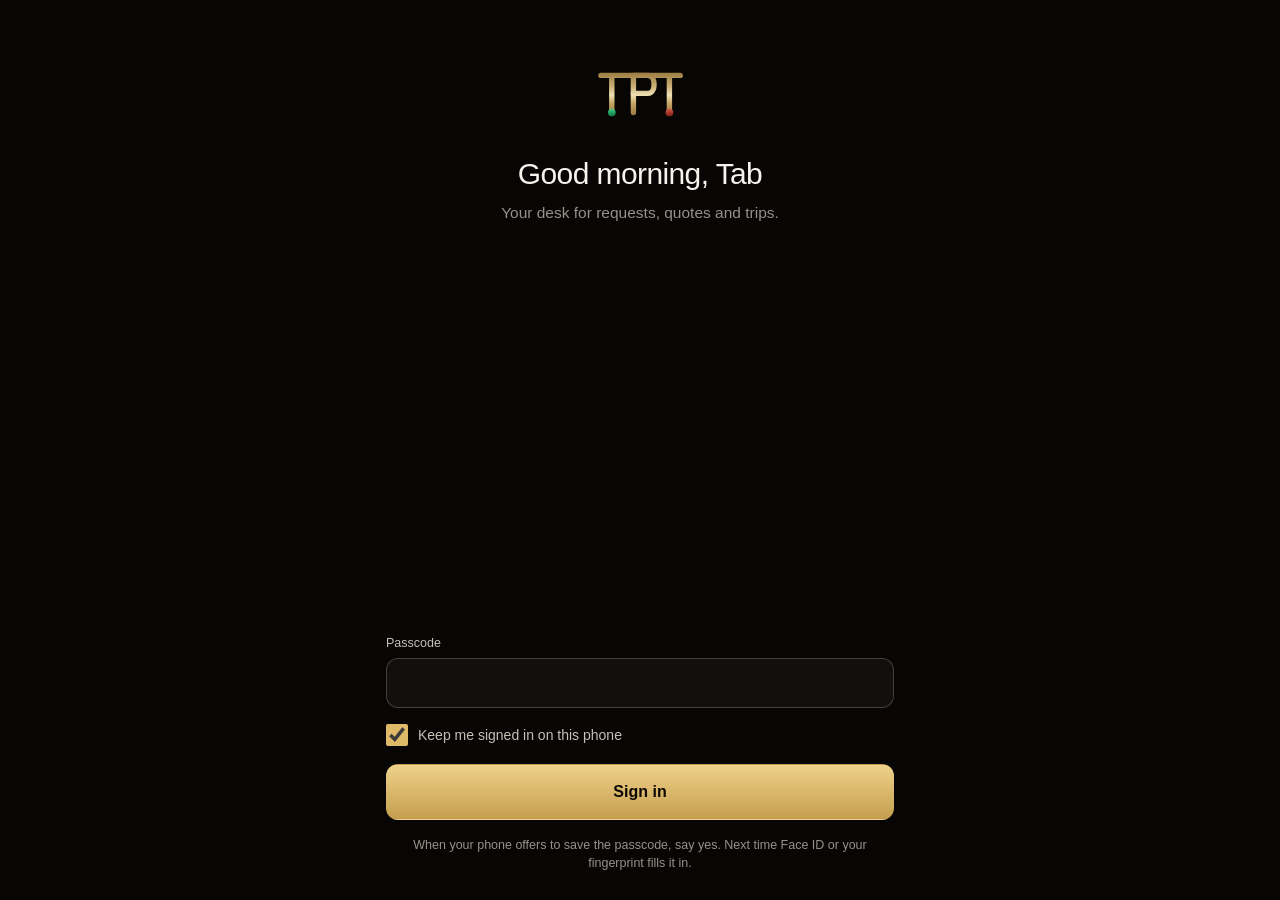
==== commit 7e6676b2: "Add files via upload" ====
--- a/admin.html
+++ b/admin.html
@@ -2,221 +2,265 @@
 <html lang="en">
 <head>
   <meta charset="utf-8">
-  <meta http-equiv="Content-Security-Policy" content="default-src 'self'; script-src 'self'; style-src 'self' 'unsafe-inline' https://fonts.googleapis.com; font-src https://fonts.gstatic.com; img-src 'self' data:; connect-src https://script.google.com https://script.googleusercontent.com; form-action 'self'; base-uri 'self'; object-src 'none'; upgrade-insecure-requests">
+  <meta http-equiv="Content-Security-Policy" content="default-src 'self'; script-src 'self'; style-src 'self' 'unsafe-inline' https://fonts.googleapis.com; font-src https://fonts.gstatic.com; img-src 'self' data:; connect-src 'self' https://script.google.com https://script.googleusercontent.com; worker-src 'self'; manifest-src 'self'; form-action 'self'; base-uri 'self'; object-src 'none'; upgrade-insecure-requests">
   <meta name="referrer" content="no-referrer">
   <meta name="viewport" content="width=device-width, initial-scale=1, viewport-fit=cover">
-  <title>Reservations &middot; TPT Black Car</title>
+  <title>TPT Desk</title>
   <meta name="robots" content="noindex, nofollow">
-  <meta name="theme-color" content="#3B1412">
+  <meta name="theme-color" content="#080605">
+  <meta name="color-scheme" content="dark">
+  <!-- iPhone: open full screen from the Home Screen, with the clock over the black. -->
+  <meta name="apple-mobile-web-app-capable" content="yes">
+  <meta name="mobile-web-app-capable" content="yes">
+  <meta name="apple-mobile-web-app-status-bar-style" content="black-translucent">
+  <meta name="apple-mobile-web-app-title" content="TPT Desk">
+  <meta name="format-detection" content="telephone=no">
   <link rel="icon" href="/favicon.ico" sizes="48x48">
-  <link rel="icon" type="image/png" sizes="32x32" href="assets/favicon-32.png">
   <link rel="icon" type="image/png" sizes="192x192" href="assets/icon-192.png">
   <link rel="apple-touch-icon" href="assets/apple-touch-icon.png">
   <link rel="manifest" href="admin.webmanifest">
   <link rel="preconnect" href="https://fonts.googleapis.com">
   <link rel="preconnect" href="https://fonts.gstatic.com" crossorigin>
   <link href="https://fonts.googleapis.com/css2?family=Archivo:wdth,wght@62..125,400..700&display=swap" rel="stylesheet">
-  <link rel="stylesheet" href="styles.css?v=55">
-  <link rel="stylesheet" href="admin.css?v=7">
+  <link rel="stylesheet" href="desk.css?v=3">
 </head>
-<body class="admin">
-
-<header class="admin-bar">
-  <div class="admin-bar-in">
-    <a class="admin-brand" href="/">
-      <img src="assets/mark.svg" alt="TPT" width="44" height="25">
-      <span>Reservations</span>
-    </a>
-    <button type="button" class="btn btn-quiet btn-sm" id="signout" hidden>Sign out</button>
+<body>
+
+<svg width="0" height="0" class="sprite" aria-hidden="true">
+  <symbol id="i-home" viewBox="0 0 24 24"><path d="M3 10.5 12 3l9 7.5V20a1 1 0 0 1-1 1h-5v-6H9v6H4a1 1 0 0 1-1-1z"/></symbol>
+  <symbol id="i-inbox" viewBox="0 0 24 24"><path d="M3 13h5l2 3h4l2-3h5"/><path d="M5.5 5h13L21 13v6a1 1 0 0 1-1 1H4a1 1 0 0 1-1-1v-6z"/></symbol>
+  <symbol id="i-cal" viewBox="0 0 24 24"><rect x="3" y="5" width="18" height="16" rx="2"/><path d="M3 10h18M8 3v4M16 3v4"/></symbol>
+  <symbol id="i-star" viewBox="0 0 24 24"><path d="M12 3.5l2.6 5.3 5.9.9-4.3 4.1 1 5.8L12 16.9l-5.2 2.7 1-5.8-4.3-4.1 5.9-.9z"/></symbol>
+  <symbol id="i-users" viewBox="0 0 24 24"><circle cx="9" cy="8" r="3.5"/><path d="M2.5 20a6.5 6.5 0 0 1 13 0M16 4.5a3.5 3.5 0 0 1 0 7M18 14.5a6 6 0 0 1 3.5 5.5"/></symbol>
+  <symbol id="i-phone" viewBox="0 0 24 24"><path d="M5 4h4l2 5-2.5 1.5a11 11 0 0 0 5 5L15 13l5 2v4a1 1 0 0 1-1 1A16 16 0 0 1 4 5a1 1 0 0 1 1-1z"/></symbol>
+  <symbol id="i-msg" viewBox="0 0 24 24"><path d="M4 5h16v11H9l-5 4z"/></symbol>
+  <symbol id="i-mail" viewBox="0 0 24 24"><rect x="3" y="5" width="18" height="14" rx="2"/><path d="m3 7 9 6 9-6"/></symbol>
+  <symbol id="i-chev-r" viewBox="0 0 24 24"><path d="m9 6 6 6-6 6"/></symbol>
+  <symbol id="i-chev-l" viewBox="0 0 24 24"><path d="m15 6-6 6 6 6"/></symbol>
+  <symbol id="i-plus" viewBox="0 0 24 24"><path d="M12 5v14M5 12h14"/></symbol>
+  <symbol id="i-plane" viewBox="0 0 24 24"><path fill="currentColor" stroke="none" d="M21 16v-2l-8-5V3.5a1.5 1.5 0 0 0-3 0V9l-8 5v2l8-2.5V19l-2 1.5V22l3.5-1 3.5 1v-1.5L13 19v-5.5z"/></symbol>
+  <symbol id="i-user" viewBox="0 0 24 24"><circle cx="12" cy="8" r="4"/><path d="M4 21a8 8 0 0 1 16 0"/></symbol>
+  <symbol id="i-bag" viewBox="0 0 24 24"><rect x="4" y="7" width="16" height="13" rx="2"/><path d="M9 7V5a1 1 0 0 1 1-1h4a1 1 0 0 1 1 1v2"/></symbol>
+  <symbol id="i-check" viewBox="0 0 24 24"><path d="m5 12.5 4.5 4.5L19 7"/></symbol>
+  <symbol id="i-x" viewBox="0 0 24 24"><path d="M6 6l12 12M18 6 6 18"/></symbol>
+  <symbol id="i-nav" viewBox="0 0 24 24"><path d="M3 11 21 3l-8 18-2-8z"/></symbol>
+  <symbol id="i-search" viewBox="0 0 24 24"><circle cx="11" cy="11" r="7"/><path d="m20 20-4-4"/></symbol>
+  <symbol id="i-car" viewBox="0 0 24 24"><path d="M4 16v-4l2-5h12l2 5v4zM4 16v3h3v-3M17 16v3h3v-3M4 12h16"/></symbol>
+  <symbol id="i-brief" viewBox="0 0 24 24"><rect x="3" y="7" width="18" height="13" rx="2"/><path d="M9 7V5h6v2M3 13h18"/></symbol>
+  <symbol id="i-ring" viewBox="0 0 24 24"><circle cx="12" cy="15" r="6"/><path d="m9 4 3 4 3-4-1.5-1.5h-3z"/></symbol>
+  <symbol id="i-spark" viewBox="0 0 24 24"><path d="M12 3v4M12 17v4M3 12h4M17 12h4M6 6l2.5 2.5M15.5 15.5 18 18M18 6l-2.5 2.5M8.5 15.5 6 18"/></symbol>
+  <symbol id="i-lily" viewBox="0 0 24 24"><path d="M12 21v-7M12 14c-4 0-6-3-6-7 3 0 5 1.5 6 4 1-2.5 3-4 6-4 0 4-2 7-6 7zM12 11V3"/></symbol>
+  <symbol id="i-send" viewBox="0 0 24 24"><path d="M4 12 20 4l-6 16-3-7z"/><path d="m11 13 9-9"/></symbol>
+  <symbol id="i-calplus" viewBox="0 0 24 24"><rect x="3" y="5" width="18" height="16" rx="2"/><path d="M3 10h18M8 3v4M16 3v4M12 13v5M9.5 15.5h5"/></symbol>
+  <symbol id="i-globe" viewBox="0 0 24 24"><circle cx="12" cy="12" r="9"/><path d="M3 12h18M12 3c2.5 3 2.5 15 0 18M12 3c-2.5 3-2.5 15 0 18"/></symbol>
+  <symbol id="i-out" viewBox="0 0 24 24"><path d="M10 4H5v16h5M15 8l4 4-4 4M19 12H9"/></symbol>
+  <symbol id="i-flag" viewBox="0 0 24 24"><path d="M5 21V4h11l-2 4 2 4H5"/></symbol>
+  <symbol id="i-edit" viewBox="0 0 24 24"><path d="M4 20h4L19 9l-4-4L4 16z"/></symbol>
+  <symbol id="i-dots" viewBox="0 0 24 24"><path d="M5 12h.01M12 12h.01M19 12h.01" stroke-width="3.2"/></symbol>
+  <symbol id="i-refresh" viewBox="0 0 24 24"><path d="M20 11a8 8 0 0 0-14.5-4.5M4 4v3h3M4 13a8 8 0 0 0 14.5 4.5M20 20v-3h-3"/></symbol>
+  <symbol id="i-share" viewBox="0 0 24 24"><path d="M12 3v12M8 7l4-4 4 4M6 11H5a1 1 0 0 0-1 1v8a1 1 0 0 0 1 1h14a1 1 0 0 0 1-1v-8a1 1 0 0 0-1-1h-1"/></symbol>
+  <symbol id="i-download" viewBox="0 0 24 24"><path d="M12 3v12M8 11l4 4 4-4M5 20h14"/></symbol>
+  <symbol id="i-steer" viewBox="0 0 24 24"><circle cx="12" cy="12" r="9"/><circle cx="12" cy="12" r="2"/><path d="M3.5 10.5 10 12M20.5 10.5 14 12M12 14v7"/></symbol>
+</svg>
+
+<p class="offline" id="offline" role="status" hidden>No signal. Showing the app, but nothing can be saved until you&rsquo;re back online.</p>
+
+<!-- Sign in -->
+<section class="gate" id="gate" hidden>
+  <img class="gate-mark" src="assets/mark.svg" alt="TPT" width="96" height="55">
+  <h1 id="greeting">Welcome back, Tab</h1>
+  <p class="gate-sub">Your desk for requests, quotes and trips.</p>
+  <form id="gate-form" class="gate-form">
+    <!-- Lets the phone's password manager save the passcode, so next time
+         Face ID or a fingerprint fills it in. -->
+    <input class="vh" type="text" name="username" autocomplete="username" value="Tab" tabindex="-1" aria-hidden="true" readonly>
+    <label class="field">
+      <span class="lbl">Passcode</span>
+      <input class="inp" id="passcode" name="password" type="password" autocomplete="current-password"
+             autocapitalize="off" spellcheck="false" required>
+    </label>
+    <label class="check">
+      <input type="checkbox" id="keep" checked>
+      <span>Keep me signed in on this phone</span>
+    </label>
+    <button type="submit" class="btn gold lg block" id="gate-btn">Sign in</button>
+    <p class="form-error" id="gate-error" role="alert" hidden></p>
+    <p class="gate-tip">When your phone offers to save the passcode, say yes. Next time Face ID or your fingerprint fills it in.</p>
+  </form>
+</section>
+
+<!-- The five tabs -->
+<main class="views" id="views" hidden>
+  <p class="ptr" id="ptr" aria-hidden="true"><svg class="i"><use href="#i-refresh"/></svg></p>
+
+  <section class="view" id="view-today" data-view="today" hidden>
+    <header class="top">
+      <div><p class="top-sub" id="today-date"></p><h1>Today</h1></div>
+      <button type="button" class="ico-btn" data-refresh aria-label="Refresh"><svg class="i"><use href="#i-refresh"/></svg></button>
+    </header>
+    <div class="install" id="install" hidden>
+      <img src="assets/icon-192.png" alt="" width="44" height="44">
+      <p id="install-text">Put TPT Desk on your Home Screen, so it opens like an app.</p>
+      <button type="button" class="btn sm gold" id="install-btn" hidden>Install</button>
+      <button type="button" class="ico-btn sm" id="install-close" aria-label="Not now"><svg class="i"><use href="#i-x"/></svg></button>
+    </div>
+    <p class="note" id="note" role="status" aria-live="polite" hidden></p>
+    <div id="next"></div>
+    <h2 class="sec">Needs you</h2>
+    <div class="todo" id="todo"></div>
+    <div id="later"></div>
+  </section>
+
+  <section class="view" id="view-trips" data-view="trips" hidden>
+    <header class="top">
+      <h1>Trips</h1>
+      <button type="button" class="ico-btn" data-refresh aria-label="Refresh"><svg class="i"><use href="#i-refresh"/></svg></button>
+    </header>
+    <label class="search">
+      <svg class="i"><use href="#i-search"/></svg>
+      <input id="search" type="search" placeholder="Name, place or TPT number" autocomplete="off" enterkeyhint="search">
+    </label>
+    <div class="seg" id="trip-seg" role="tablist" aria-label="Which trips">
+      <button type="button" role="tab" data-filter="New">New <b data-count="New"></b></button>
+      <button type="button" role="tab" data-filter="Quoted">Quoted <b data-count="Quoted"></b></button>
+      <button type="button" role="tab" data-filter="Upcoming">Upcoming <b data-count="Upcoming"></b></button>
+      <button type="button" role="tab" data-filter="All">All</button>
+    </div>
+    <div class="list" id="trip-list"></div>
+    <p class="empty" id="trip-empty" hidden></p>
+    <p class="hint" id="swipe-hint" hidden>Swipe a request left to quote or decline it</p>
+  </section>
+
+  <section class="view" id="view-schedule" data-view="schedule" hidden>
+    <header class="top">
+      <div><p class="top-sub" id="sched-month"></p><h1>Schedule</h1></div>
+      <div class="top-acts">
+        <button type="button" class="ico-btn" id="wk-prev" aria-label="Previous week"><svg class="i"><use href="#i-chev-l"/></svg></button>
+        <button type="button" class="ico-btn" id="wk-next" aria-label="Next week"><svg class="i"><use href="#i-chev-r"/></svg></button>
+      </div>
+    </header>
+    <div class="week" id="week" role="tablist" aria-label="Days"></div>
+    <div class="legend" id="legend"></div>
+    <h2 class="sec" id="day-title"></h2>
+    <div id="agenda"></div>
+  </section>
+
+  <section class="view" id="view-reviews" data-view="reviews" hidden>
+    <header class="top">
+      <h1>Reviews</h1>
+      <a class="ico-btn" href="/#reviews" target="_blank" rel="noopener" aria-label="See reviews on the website"><svg class="i"><use href="#i-globe"/></svg></a>
+    </header>
+    <div class="seg" id="rv-seg" role="tablist" aria-label="Which reviews">
+      <button type="button" role="tab" data-rv="Pending">Waiting <b data-rvcount="Pending"></b></button>
+      <button type="button" role="tab" data-rv="Approved">On the site</button>
+      <button type="button" role="tab" data-rv="Hidden">Hidden</button>
+    </div>
+    <div id="rv-body"></div>
+  </section>
+
+  <section class="view" id="view-drivers" data-view="drivers" hidden>
+    <header class="top"><h1>Drivers</h1></header>
+    <div id="dr-list"></div>
+    <p class="hint left">Drivers sign in at <b>tptblackcar.com/driver.html</b> with their own passcode.</p>
+    <div class="rows">
+      <button type="button" class="row" id="row-install" hidden><svg class="i"><use href="#i-download"/></svg><span>Install the app</span><svg class="i chev"><use href="#i-chev-r"/></svg></button>
+      <a class="row" href="/" target="_blank" rel="noopener"><svg class="i"><use href="#i-globe"/></svg><span>Open the website</span><svg class="i chev"><use href="#i-chev-r"/></svg></a>
+      <a class="row" href="/driver.html" target="_blank" rel="noopener"><svg class="i"><use href="#i-steer"/></svg><span>Open the driver page</span><svg class="i chev"><use href="#i-chev-r"/></svg></a>
+      <button type="button" class="row" id="signout"><svg class="i"><use href="#i-out"/></svg><span>Sign out</span></button>
+    </div>
+    <button type="button" class="fab" id="dr-add"><svg class="i"><use href="#i-plus"/></svg>Add driver</button>
+  </section>
+</main>
+
+<!-- One trip, full screen over the tabs -->
+<section class="detail" id="detail" hidden aria-labelledby="d-when"></section>
+
+<nav class="tabbar" id="tabbar" aria-label="Sections" hidden>
+  <a href="#today" data-tab="today"><svg class="i"><use href="#i-home"/></svg><span>Today</span></a>
+  <a href="#trips" data-tab="trips"><svg class="i"><use href="#i-inbox"/></svg><span>Trips</span><b class="badge" data-badge="trips" hidden></b></a>
+  <a href="#schedule" data-tab="schedule"><svg class="i"><use href="#i-cal"/></svg><span>Schedule</span></a>
+  <a href="#reviews" data-tab="reviews"><svg class="i"><use href="#i-star"/></svg><span>Reviews</span><b class="badge" data-badge="reviews" hidden></b></a>
+  <a href="#drivers" data-tab="drivers"><svg class="i"><use href="#i-users"/></svg><span>Drivers</span></a>
+</nav>
+
+<!-- Quote, confirm, edit: one sheet for all three -->
+<dialog class="sheet" id="quote-sheet" aria-labelledby="q-title">
+  <form method="dialog" id="quote-form">
+    <span class="grab" aria-hidden="true"></span>
+    <h2 id="q-title"></h2>
+    <p class="sheet-sub" id="q-sub"></p>
+
+    <div class="amt" id="q-amt-wrap">
+      <span class="cur">$</span>
+      <input id="q-amt" class="amt-in num" type="text" inputmode="decimal" placeholder="0" autocomplete="off" aria-label="Price in dollars">
+    </div>
+    <div class="seg small" id="q-unit" role="radiogroup" aria-label="Price is">
+      <button type="button" data-unit="flat">Flat</button>
+      <button type="button" data-unit="hour">Per hour</button>
+      <button type="button" data-unit="other">Type it</button>
+    </div>
+    <label class="field" id="q-other-wrap" hidden>
+      <span class="lbl">Quote, as the rider will read it</span>
+      <input class="inp" id="q-other" type="text" maxlength="200" placeholder="e.g. $145 flat, tolls included">
+    </label>
+    <div class="presets" id="q-presets"></div>
+
+    <label class="field">
+      <span class="lbl">Note to rider <i>optional</i></span>
+      <input class="inp" id="q-note" type="text" maxlength="500" placeholder="Car, pickup spot, anything">
+    </label>
+    <div class="chips" id="q-notes"></div>
+
+    <div id="q-driver-wrap">
+      <span class="lbl">Driver</span>
+      <div class="drv-picks" id="q-drivers"></div>
+    </div>
+
+    <p class="form-error" id="q-error" role="alert" hidden></p>
+    <div class="sheet-acts" id="q-acts"></div>
+  </form>
+</dialog>
+
+<!-- Add or edit a driver -->
+<dialog class="sheet" id="driver-sheet" aria-labelledby="dr-title">
+  <form id="driver-form">
+    <span class="grab" aria-hidden="true"></span>
+    <h2 id="dr-title"></h2>
+    <p class="sheet-sub" id="dr-sub"></p>
+    <label class="field" id="dr-name-wrap"><span class="lbl">Name</span><input class="inp" id="dr-name" type="text" maxlength="60" autocomplete="off"></label>
+    <label class="field"><span class="lbl">Email <i>trips are sent here</i></span><input class="inp" id="dr-email" type="email" maxlength="200" autocomplete="off"></label>
+    <label class="field"><span class="lbl">Phone</span><input class="inp" id="dr-phone" type="tel" maxlength="40" autocomplete="off"></label>
+    <label class="field"><span class="lbl" id="dr-pass-lbl">Passcode</span><input class="inp" id="dr-pass" type="text" autocomplete="off" autocapitalize="off" spellcheck="false"></label>
+    <p class="form-error" id="dr-error" role="alert" hidden></p>
+    <div class="sheet-acts">
+      <button type="button" class="btn" data-close>Cancel</button>
+      <button type="submit" class="btn gold" id="dr-save">Save</button>
+    </div>
+    <button type="button" class="btn danger dr-delete" id="dr-delete" hidden>Delete driver</button>
+  </form>
+</dialog>
+
+<!-- More actions for a trip -->
+<dialog class="sheet menu" id="more-sheet" aria-label="More for this trip">
+  <span class="grab" aria-hidden="true"></span>
+  <div class="menu-list" id="more-list"></div>
+  <button type="button" class="btn block" data-close>Close</button>
+</dialog>
+
+<!-- Are you sure? -->
+<dialog class="sheet ask" id="ask-sheet" aria-labelledby="ask-title">
+  <span class="grab" aria-hidden="true"></span>
+  <h2 id="ask-title"></h2>
+  <p class="sheet-sub" id="ask-text"></p>
+  <div class="sheet-acts">
+    <button type="button" class="btn" id="ask-no">Not now</button>
+    <button type="button" class="btn gold" id="ask-yes"></button>
   </div>
-</header>
-
-<main class="frame admin-main">
-
-  <!-- Passcode gate -->
-  <section class="panel admin-gate" id="gate" data-tone="dark" hidden>
-    <h1>Owner sign-in</h1>
-    <p class="lead">Reservations, quotes and confirmations.</p>
-    <form id="gate-form">
-      <div class="field">
-        <label for="passcode">Passcode</label>
-        <input id="passcode" name="passcode" type="password" autocomplete="current-password"
-               inputmode="text" autocapitalize="off" spellcheck="false" required>
-      </div>
-      <button type="submit" class="btn btn-action btn-block" id="gate-btn">Sign in</button>
-      <p class="form-error" id="gate-error" role="alert" hidden></p>
-    </form>
-  </section>
-
-  <!-- The desk -->
-  <section class="admin-desk" id="desk" hidden>
-    <div class="chips desk-tabs" id="tabs" role="group" aria-label="What to work on">
-      <label><input type="radio" name="tab" value="trips" checked><span>Reservations</span></label>
-      <label><input type="radio" name="tab" value="reviews"><span>Reviews <b id="pending-count">0</b></span></label>
-      <label><input type="radio" name="tab" value="drivers"><span>Drivers</span></label>
-    </div>
-
-    <div class="desk-pane" id="pane-trips">
-    <div class="desk-top">
-      <div class="chips" id="filters" role="group" aria-label="Filter reservations">
-        <label><input type="radio" name="filter" value="Upcoming" checked><span>Upcoming <b data-count="Upcoming">0</b></span></label>
-        <label><input type="radio" name="filter" value="New"><span>New <b data-count="New">0</b></span></label>
-        <label><input type="radio" name="filter" value="Quoted"><span>Quoted <b data-count="Quoted">0</b></span></label>
-        <label><input type="radio" name="filter" value="Confirmed"><span>Confirmed <b data-count="Confirmed">0</b></span></label>
-        <label><input type="radio" name="filter" value="All"><span>All <b data-count="All">0</b></span></label>
-      </div>
-      <button type="button" class="btn btn-quiet btn-sm" id="refresh">Refresh</button>
-    </div>
-
-    <p class="desk-note" id="desk-note" role="status" aria-live="polite" hidden></p>
-    <div id="list" class="res-list"></div>
-    <p class="desk-empty" id="empty" hidden>Nothing here yet.</p>
-    </div>
-
-    <!-- Reviews: nothing a rider writes reaches the website until it is approved here. -->
-    <div class="desk-pane" id="pane-reviews" hidden>
-      <div class="desk-top">
-        <div class="chips" id="rv-filters" role="group" aria-label="Filter reviews">
-          <label><input type="radio" name="rvfilter" value="Pending" checked><span>Waiting <b data-rvcount="Pending">0</b></span></label>
-          <label><input type="radio" name="rvfilter" value="Approved"><span>On the site <b data-rvcount="Approved">0</b></span></label>
-          <label><input type="radio" name="rvfilter" value="Hidden"><span>Hidden <b data-rvcount="Hidden">0</b></span></label>
-          <label><input type="radio" name="rvfilter" value="All"><span>All <b data-rvcount="All">0</b></span></label>
-        </div>
-        <button type="button" class="btn btn-quiet btn-sm" id="rv-refresh">Refresh</button>
-      </div>
-      <p class="desk-note" id="rv-note" role="status" aria-live="polite" hidden></p>
-      <div id="rv-list" class="res-list"></div>
-      <p class="desk-empty" id="rv-empty" hidden>No reviews here yet.</p>
-    </div>
-
-    <!-- Drivers: who can sign in to the driver page, and who gets trips. -->
-    <div class="desk-pane" id="pane-drivers" hidden>
-      <div class="desk-top">
-        <p class="drv-intro">Each driver signs in at <b>tptblackcar.com/driver.html</b> with their own passcode.</p>
-        <button type="button" class="btn btn-quiet btn-sm" id="dr-refresh">Refresh</button>
-      </div>
-      <p class="desk-note" id="dr-note" role="status" aria-live="polite" hidden></p>
-      <div id="dr-list" class="res-list"></div>
-      <p class="desk-empty" id="dr-empty" hidden>No drivers yet. Until you add one, nothing is assigned and you drive every trip.</p>
-
-      <form class="res dr-add" id="dr-add" data-tone="light">
-        <h2 class="dr-title">Add a driver</h2>
-        <div class="row">
-          <div class="field"><label for="dr-name">Name</label><input id="dr-name" type="text" maxlength="60" required></div>
-          <div class="field"><label for="dr-email">Email <span class="opt">trips are sent here</span></label><input id="dr-email" type="email" maxlength="200"></div>
-          <div class="field"><label for="dr-phone">Phone</label><input id="dr-phone" type="tel" maxlength="40"></div>
-          <div class="field"><label for="dr-pass">Passcode <span class="opt">8 or more characters</span></label><input id="dr-pass" type="text" autocomplete="off" autocapitalize="off" spellcheck="false" minlength="8" required></div>
-        </div>
-        <button type="submit" class="btn btn-action btn-sm" id="dr-add-btn">Add driver</button>
-        <p class="res-msg" id="dr-add-msg" role="alert" hidden></p>
-      </form>
-    </div>
-  </section>
-
-</main>
-
-<template id="res-tpl">
-  <article class="res" data-tone="light">
-    <header class="res-head">
-      <div class="res-id">
-        <span class="res-ref num"></span>
-        <span class="res-status"></span>
-      </div>
-      <span class="res-countdown num"></span>
-    </header>
-
-    <p class="res-trip"></p>
-
-    <div class="route res-route">
-      <div class="route-stop route-start"><span class="label">Pickup</span><p class="res-pickup"></p></div>
-      <div class="route-stop route-end"><span class="label">Drop-off</span><p class="res-dropoff"></p></div>
-    </div>
-
-    <dl class="res-facts"></dl>
-
-    <div class="res-contact">
-      <span class="res-name"></span>
-      <a class="res-tel btn btn-quiet btn-sm" href="#">Call</a>
-      <a class="res-sms btn btn-quiet btn-sm" href="#">Text</a>
-      <a class="res-mail btn btn-quiet btn-sm" href="#">Email</a>
-    </div>
-
-    <div class="res-work">
-      <div class="row">
-        <div class="field">
-          <label>Quote <span class="opt">goes in the email</span></label>
-          <input class="res-quote" type="text" inputmode="text" placeholder="e.g. $145 flat" maxlength="200">
-        </div>
-        <div class="field">
-          <label>Note to rider <span class="opt">optional</span></label>
-          <input class="res-note" type="text" placeholder="Car, pickup spot, anything" maxlength="500">
-        </div>
-        <div class="field">
-          <label>Driver <span class="opt">emailed the trip once confirmed</span></label>
-          <select class="res-driver"></select>
-        </div>
-      </div>
-
-      <p class="res-sent" hidden></p>
-      <p class="res-progress" hidden></p>
-
-      <div class="res-actions">
-        <button type="button" class="btn btn-action btn-sm res-confirm">Confirm &amp; email rider</button>
-        <button type="button" class="btn btn-quiet btn-sm res-quoted">Save quote</button>
-        <button type="button" class="btn btn-quiet btn-sm res-decline">Decline</button>
-        <button type="button" class="btn btn-quiet btn-sm res-cancel">Cancel trip</button>
-        <button type="button" class="btn btn-quiet btn-sm res-resend" hidden>Resend email</button>
-      </div>
-      <p class="res-msg" role="alert" hidden></p>
-    </div>
-  </article>
-</template>
-
-<template id="rv-tpl">
-  <article class="res rv" data-tone="light">
-    <header class="res-head">
-      <div class="res-id">
-        <span class="rv-stars num"></span>
-        <span class="res-status rv-status"></span>
-        <span class="rv-verified" hidden>Verified ride</span>
-      </div>
-      <span class="rv-received num"></span>
-    </header>
-    <p class="rv-name"></p>
-    <blockquote class="rv-text"></blockquote>
-    <dl class="res-facts rv-facts"></dl>
-    <div class="res-actions">
-      <button type="button" class="btn btn-action btn-sm rv-approve">Show on the website</button>
-      <button type="button" class="btn btn-quiet btn-sm rv-hide">Hide</button>
-      <button type="button" class="btn btn-quiet btn-sm rv-pend" hidden>Back to waiting</button>
-    </div>
-    <p class="res-msg rv-msg" role="alert" hidden></p>
-  </article>
-</template>
-
-<template id="dr-tpl">
-  <article class="res dr" data-tone="light">
-    <header class="res-head">
-      <div class="res-id">
-        <span class="dr-name"></span>
-        <span class="res-status dr-status"></span>
-      </div>
-      <span class="res-countdown dr-upcoming num"></span>
-    </header>
-    <div class="row">
-      <div class="field"><label>Email</label><input class="dr-email" type="email" maxlength="200"></div>
-      <div class="field"><label>Phone</label><input class="dr-phone" type="tel" maxlength="40"></div>
-      <div class="field"><label>New passcode <span class="opt">leave empty to keep</span></label><input class="dr-pass" type="text" autocomplete="off" autocapitalize="off" spellcheck="false"></div>
-    </div>
-    <div class="res-actions">
-      <button type="button" class="btn btn-quiet btn-sm dr-save">Save</button>
-      <button type="button" class="btn btn-quiet btn-sm dr-toggle"></button>
-    </div>
-    <p class="res-msg" role="alert" hidden></p>
-  </article>
-</template>
+</dialog>
+
+<p class="toast" id="toast" role="status" aria-live="polite" hidden></p>
 
 <script src="config.js?v=2"></script>
-<script src="admin.js?v=5"></script>
+<script src="desk.js?v=4"></script>
 </body>
 </html>
--- a/desk.css
+++ b/desk.css
@@ -0,0 +1,506 @@
+/* TPT Desk: the owner's app. The site's Midnight tokens, laid out for one
+   thumb on a phone held in the other hand. On a laptop it sits in a phone-width
+   column rather than stretching. */
+
+@import url("./tokens.css?v=13");
+
+*, *::before, *::after { box-sizing: border-box; }
+[hidden] { display: none !important; }
+html { -webkit-text-size-adjust: 100%; background: var(--color-paper); }
+body {
+  margin: 0;
+  min-height: 100vh;
+  min-height: 100dvh;
+  background: var(--color-paper);
+  color: var(--color-ink);
+  font-family: var(--font-body);
+  font-size: 15.5px;
+  line-height: 1.45;
+  -webkit-font-smoothing: antialiased;
+  -webkit-tap-highlight-color: transparent;
+  overscroll-behavior-y: none;
+}
+button, input, select, textarea { font: inherit; color: inherit; }
+button { cursor: pointer; }
+a { color: inherit; }
+h1, h2, h3, p { margin: 0; }
+img { display: block; max-width: 100%; }
+:focus-visible { outline: 2px solid var(--color-focus); outline-offset: 2px; }
+.sprite { position: absolute; }
+.vh { position: absolute !important; width: 1px; height: 1px; overflow: hidden; clip-path: inset(50%); white-space: nowrap; opacity: 0; }
+.num { font-variant-numeric: tabular-nums; }
+
+svg.i { width: 20px; height: 20px; fill: none; stroke: currentColor; stroke-width: 1.7; stroke-linecap: round; stroke-linejoin: round; flex: none; }
+svg.i.i-fill { fill: currentColor; stroke: none; }
+
+:root {
+  --safe-t: env(safe-area-inset-top, 0px);
+  --safe-b: env(safe-area-inset-bottom, 0px);
+  --pad: 18px;
+  --col: 560px;
+  --tab-h: calc(62px + var(--safe-b));
+  --r-card: 16px;
+  --r-ctl: 12px;
+  --blue: #6fa8dc;
+  --green-ink: #6cc28a;
+  --red-ink: #e9806f;
+}
+
+/* ---------- controls ---------- */
+
+.btn {
+  display: inline-flex; align-items: center; justify-content: center; gap: 8px;
+  min-height: 48px; padding: 0 18px; min-width: 0;
+  border: 1px solid var(--color-rule-strong); border-radius: var(--r-ctl);
+  background: transparent; color: var(--color-ink);
+  font-weight: 600; font-size: 15px; text-decoration: none; white-space: nowrap;
+  transition: transform var(--dur-micro) var(--ease-out), background var(--dur-micro);
+}
+.btn:active { transform: scale(.97); }
+.btn:disabled { opacity: .55; cursor: default; transform: none; }
+.btn.gold { border-color: transparent; background: linear-gradient(180deg, var(--color-gold-lift), var(--color-gold-press)); color: var(--color-gold-ink); }
+.btn.danger { color: var(--red-ink); border-color: rgba(195, 81, 65, .5); }
+.btn.sm { min-height: 38px; padding: 0 12px; font-size: 13.5px; border-radius: 10px; }
+.btn.lg { min-height: 56px; font-size: 16px; }
+.btn.block { width: 100%; }
+.btn .i { width: 18px; height: 18px; }
+
+.ico-btn {
+  position: relative; width: 42px; height: 42px; flex: none;
+  display: grid; place-items: center;
+  border: 1px solid var(--color-rule-strong); border-radius: 50%;
+  background: transparent; color: var(--color-ink); text-decoration: none;
+}
+.ico-btn.sm { width: 34px; height: 34px; }
+.ico-btn.spin .i { animation: spin .9s linear infinite; }
+@keyframes spin { to { transform: rotate(360deg); } }
+
+.round {
+  width: 44px; height: 44px; flex: none; border-radius: 50%;
+  display: grid; place-items: center;
+  border: 1px solid var(--color-rule-strong); color: var(--color-gold); text-decoration: none;
+}
+.round .i { width: 19px; height: 19px; }
+
+.field { display: block; }
+.field + .field, .field + .chips { margin-top: 12px; }
+.lbl { display: block; margin-bottom: 6px; font-size: 12.5px; color: var(--color-ink-2); }
+.lbl i { font-style: normal; color: var(--color-muted); margin-left: 4px; }
+.inp {
+  display: block; width: 100%; min-height: 50px; padding: 0 14px;
+  border: 1px solid var(--color-rule-strong); border-radius: var(--r-ctl);
+  background: var(--color-field); color: var(--color-ink); font-size: 16px; /* 16px stops iPhone zooming in */
+}
+.inp:focus { outline: none; border-color: var(--color-gold); box-shadow: 0 0 0 3px var(--color-gold-wash); }
+.form-error { margin-top: 10px; font-size: 13.5px; color: var(--color-error); }
+
+.seg { display: flex; padding: 3px; border-radius: var(--r-ctl); background: var(--color-paper-3); margin-bottom: 14px; }
+.seg button {
+  flex: 1; min-width: 0; padding: 8px 4px; border: 0; border-radius: 9px;
+  background: transparent; color: var(--color-ink-2); font-size: 13.5px; white-space: nowrap;
+}
+.seg button[aria-selected="true"], .seg button[aria-checked="true"] {
+  background: var(--color-paper); color: var(--color-ink); font-weight: 600;
+  box-shadow: 0 1px 0 rgba(255,255,255,.06), 0 2px 8px rgba(0,0,0,.4);
+}
+.seg b { margin-left: 3px; color: var(--color-gold); font-weight: 600; }
+.seg b:empty { display: none; }
+.seg.small { margin: 4px 0 12px; }
+
+.chips { display: flex; flex-wrap: wrap; gap: 8px; }
+.chip {
+  display: inline-flex; align-items: center; gap: 6px; min-height: 36px; padding: 0 13px;
+  border: 1px solid var(--color-rule-strong); border-radius: 999px;
+  background: transparent; color: var(--color-ink-2); font-size: 13.5px; white-space: nowrap;
+  max-width: 100%; overflow: hidden; text-overflow: ellipsis;
+}
+.chip[aria-pressed="true"] { border-color: var(--color-gold); background: var(--color-gold-wash); color: var(--color-gold-lift); }
+
+.pill {
+  display: inline-flex; align-items: center; padding: 2px 8px; border-radius: 999px; flex: none;
+  border: 1px solid var(--color-rule-strong); color: var(--color-ink-2);
+  font-size: 11px; letter-spacing: .04em; text-transform: uppercase; white-space: nowrap;
+}
+.pill[data-s="New"] { border-color: var(--color-gold-press); background: var(--color-gold-wash); color: var(--color-gold-lift); }
+.pill[data-s="Confirmed"], .pill[data-s="Done"], .pill[data-s="Approved"] { border-color: var(--color-depart); color: var(--green-ink); }
+.pill[data-s="Live"] { border-color: var(--color-depart); background: rgba(69,155,97,.14); color: var(--green-ink); }
+.pill[data-s="Cancelled"], .pill[data-s="Declined"], .pill[data-s="Hidden"] { opacity: .7; }
+
+.avatar {
+  width: 40px; height: 40px; flex: none; border-radius: 50%; overflow: hidden;
+  display: grid; place-items: center;
+  border: 1px solid var(--color-rule-strong); background: var(--color-paper-3);
+  font-size: 13px; font-weight: 600;
+}
+.avatar img { width: 100%; height: 100%; object-fit: cover; }
+.avatar.gold { border-color: var(--color-gold); background: var(--color-gold-wash); color: var(--color-gold-lift); }
+.avatar.sm { width: 28px; height: 28px; font-size: 10.5px; }
+
+/* The TPT mark's journey: a green departure, a red arrival. */
+.route { position: relative; padding-left: 22px; }
+.route::before { content: ""; position: absolute; left: 4px; top: 8px; bottom: 8px; width: 1.5px; background: linear-gradient(var(--color-depart), var(--color-gold) 50%, var(--color-arrive)); }
+.stop { position: relative; }
+.stop + .stop { margin-top: 8px; }
+.stop::before { content: ""; position: absolute; left: -22px; top: 5px; width: 10px; height: 10px; border-radius: 50%; background: var(--color-depart); box-shadow: 0 0 0 3px var(--route-halo, var(--color-paper-2)); }
+.stop:last-child::before { background: var(--color-arrive); }
+.stop .lbl { margin: 0 0 1px; font-size: 11.5px; color: var(--color-muted); }
+.stop p { font-size: 14.5px; line-height: 1.3; overflow-wrap: anywhere; }
+.stop a.dir { display: inline-block; margin-top: 3px; font-size: 13px; color: var(--color-gold); text-decoration: none; }
+
+/* ---------- shell ---------- */
+
+.offline {
+  position: sticky; top: 0; z-index: var(--z-toast);
+  padding: calc(var(--safe-t) + 8px) var(--pad) 8px;
+  background: #3a1612; color: #f6c9c0; font-size: 13px; text-align: center;
+}
+
+.views, .gate { width: min(100%, var(--col)); margin-inline: auto; }
+.views { padding: calc(var(--safe-t) + 10px) var(--pad) calc(var(--tab-h) + 28px); position: relative; }
+/* Opacity only: a transform here would make the fixed Add driver button jump while it plays. */
+.view { animation: fade-in var(--dur-short) var(--ease-out); }
+@keyframes fade-in { from { opacity: 0; } }
+@keyframes fade { from { opacity: 0; transform: translateY(4px); } }
+
+.top { display: flex; align-items: center; justify-content: space-between; gap: 12px; padding: 6px 0 16px; }
+.top h1 { font-size: 30px; font-weight: 500; letter-spacing: -.02em; line-height: 1.1; }
+.top-sub { font-size: 13px; color: var(--color-muted); }
+.top-acts { display: flex; gap: 8px; }
+
+.sec { margin: 22px 0 10px; font-size: 15px; font-weight: 600; }
+.note { margin-bottom: 12px; font-size: 13.5px; color: var(--color-muted); }
+.hint { margin: 14px 0 0; text-align: center; font-size: 12.5px; color: var(--color-muted); }
+.hint.left { text-align: left; margin-top: 12px; }
+.empty { padding: 40px 0; text-align: center; color: var(--color-muted); }
+
+/* Pull to refresh */
+.ptr {
+  position: absolute; left: 50%; top: calc(var(--safe-t) - 30px); width: 36px; height: 36px; margin-left: -18px;
+  display: grid; place-items: center; border-radius: 50%;
+  background: var(--color-paper-3); color: var(--color-gold); opacity: 0;
+  transform: translateY(var(--pull, 0px)) rotate(calc(var(--pull-n, 0) * 4deg));
+}
+.ptr.on { opacity: 1; }
+.ptr.go .i { animation: spin .9s linear infinite; }
+
+.tabbar {
+  position: fixed; left: 0; right: 0; bottom: 0; z-index: var(--z-sticky-nav);
+  display: grid; grid-template-columns: repeat(5, 1fr);
+  padding: 8px max(6px, calc((100% - var(--col)) / 2)) calc(var(--safe-b) + 8px);
+  border-top: 1px solid var(--color-rule);
+  background: rgba(4, 3, 2, .94);
+  -webkit-backdrop-filter: blur(14px); backdrop-filter: blur(14px);
+}
+.tabbar a { position: relative; display: flex; flex-direction: column; align-items: center; gap: 3px; padding-top: 2px; font-size: 11px; color: var(--color-muted); text-decoration: none; }
+.tabbar a .i { width: 24px; height: 24px; }
+.tabbar a[aria-current="page"] { color: var(--color-gold); }
+.tabbar a[aria-current="page"]::before { content: ""; position: absolute; top: -8px; width: 22px; height: 2px; border-radius: 2px; background: var(--color-gold); }
+.badge {
+  position: absolute; top: -3px; left: calc(50% + 6px); min-width: 18px; height: 18px; padding: 0 5px;
+  display: grid; place-items: center; border-radius: 9px;
+  background: var(--color-gold); color: var(--color-gold-ink); font-size: 10.5px; font-weight: 700; font-style: normal;
+}
+
+.toast {
+  position: fixed; left: 50%; top: calc(var(--safe-t) + 12px); z-index: var(--z-toast);
+  max-width: min(92vw, 420px); padding: 12px 16px; transform: translateX(-50%);
+  border: 1px solid var(--color-rule-strong); border-radius: 14px;
+  background: var(--color-paper-3); box-shadow: 0 12px 30px -10px rgba(0,0,0,.8);
+  font-size: 14px; animation: drop var(--dur-short) var(--ease-out);
+}
+@keyframes drop { from { opacity: 0; transform: translate(-50%, -8px); } }
+.toast[data-kind="error"] { border-color: rgba(241,114,96,.6); color: #f6c9c0; }
+
+/* ---------- sign in ---------- */
+
+.gate { min-height: 100vh; min-height: 100dvh; display: flex; flex-direction: column; padding: calc(var(--safe-t) + 64px) 26px calc(var(--safe-b) + 28px); }
+.gate-mark { width: 96px; height: auto; margin: 0 auto; }
+.gate h1 { margin-top: 34px; font-size: 30px; font-weight: 500; letter-spacing: -.02em; text-align: center; }
+.gate-sub { margin-top: 6px; text-align: center; color: var(--color-muted); }
+.gate-form { margin-top: auto; padding-top: 40px; }
+.check { display: flex; align-items: center; gap: 10px; margin: 16px 0 18px; font-size: 14px; color: var(--color-ink-2); }
+.check input { width: 22px; height: 22px; accent-color: var(--color-gold); margin: 0; }
+.gate-tip { margin-top: 16px; font-size: 12.5px; color: var(--color-muted); text-align: center; }
+
+/* ---------- today ---------- */
+
+.install {
+  display: flex; align-items: center; gap: 12px; margin-bottom: 14px; padding: 12px;
+  border: 1px solid var(--color-gold-line); border-radius: var(--r-card); background: var(--color-gold-wash);
+}
+.install img { width: 44px; height: 44px; border-radius: 11px; }
+.install p { flex: 1; font-size: 13.5px; line-height: 1.35; }
+.install p b { font-weight: 600; }
+
+.next {
+  display: block; width: 100%; padding: 16px; text-align: left; color: inherit;
+  border: 1px solid var(--color-gold-line); border-radius: 20px;
+  background: radial-gradient(120% 90% at 100% 0%, rgba(221,185,104,.16), transparent 60%), var(--color-paper-2);
+}
+.next-head { display: flex; justify-content: space-between; align-items: center; gap: 10px; }
+.next-lbl { font-size: 12.5px; color: var(--color-muted); }
+.next-when { margin-top: 8px; font-size: 36px; font-weight: 500; letter-spacing: -.03em; line-height: 1; }
+.next-in { margin-top: 6px; font-size: 13.5px; font-weight: 600; color: var(--color-gold); }
+.next .route { margin-top: 14px; }
+.next-by { margin-top: 12px; font-size: 13px; color: var(--color-ink-2); }
+.next-acts { display: grid; grid-template-columns: 1fr 1.6fr; gap: 8px; margin-top: 16px; }
+.next.none { border-color: var(--color-rule); background: var(--color-paper-2); }
+.next.none p { color: var(--color-muted); }
+.next.none .btn { margin-top: 14px; }
+
+.share {
+  display: flex; gap: 10px; align-items: flex-start; margin-top: 12px; padding: 10px 12px;
+  border: 1px solid rgba(69,155,97,.45); border-radius: 12px; background: rgba(69,155,97,.08);
+  font-size: 12.5px; color: var(--color-ink-2);
+}
+.share::before { content: ""; width: 8px; height: 8px; margin-top: 5px; border-radius: 50%; background: var(--color-depart); flex: none; box-shadow: 0 0 0 4px rgba(69,155,97,.22); }
+.share[data-state="error"], .share[data-state="paused"] { border-color: rgba(241,114,96,.5); background: rgba(195,81,65,.08); }
+.share[data-state="error"]::before, .share[data-state="paused"]::before { background: var(--color-error); box-shadow: none; }
+.share b { display: block; color: var(--color-ink); font-weight: 600; }
+
+.todo { border: 1px solid var(--color-rule); border-radius: var(--r-card); overflow: hidden; }
+.todo-row {
+  display: flex; align-items: center; gap: 12px; width: 100%; padding: 12px;
+  border: 0; background: var(--color-paper-2); color: inherit; text-align: left; text-decoration: none;
+}
+.todo-row + .todo-row { border-top: 1px solid var(--color-rule); }
+.todo-n { width: 34px; height: 34px; flex: none; display: grid; place-items: center; border-radius: 10px; background: var(--color-paper-3); font-weight: 600; }
+.todo-row.hot .todo-n { background: var(--color-gold); color: var(--color-gold-ink); }
+.todo-row.ok .todo-n { background: rgba(69,155,97,.16); color: var(--green-ink); }
+.todo-t { flex: 1; min-width: 0; font-weight: 500; }
+.todo-t small { display: block; font-weight: 400; font-size: 12.5px; color: var(--color-muted); }
+.todo-row > .i { color: var(--color-muted); width: 18px; height: 18px; }
+
+.later-row {
+  display: grid; grid-template-columns: 62px 1fr auto; gap: 10px; align-items: center; width: 100%;
+  padding: 11px 0; border: 0; border-bottom: 1px solid var(--color-rule); background: none; color: inherit; text-align: left;
+}
+.later-row:last-child { border-bottom: 0; }
+.later-tm { font-weight: 600; font-size: 14px; }
+.later-w { min-width: 0; font-size: 14px; }
+.later-w small { display: block; color: var(--color-muted); font-size: 12.5px; white-space: nowrap; overflow: hidden; text-overflow: ellipsis; }
+.later-done { margin-top: 10px; font-size: 12.5px; color: var(--color-muted); text-align: center; }
+
+/* ---------- trips ---------- */
+
+.search {
+  display: flex; align-items: center; gap: 8px; height: 44px; padding: 0 12px; margin-bottom: 12px;
+  border-radius: var(--r-ctl); background: var(--color-paper-3); color: var(--color-muted);
+}
+.search input { flex: 1; min-width: 0; height: 100%; border: 0; outline: 0; background: transparent; color: var(--color-ink); font-size: 16px; }
+.search input::placeholder { color: var(--color-muted); }
+
+.list { display: grid; gap: 10px; }
+.req { position: relative; border-radius: var(--r-card); overflow: hidden; touch-action: pan-y; }
+.req-face {
+  position: relative; z-index: 2; display: block; width: 100%; padding: 13px 14px; text-align: left; color: inherit;
+  border: 1px solid var(--color-rule); border-radius: var(--r-card); background: var(--color-paper-2);
+  transition: transform var(--dur-short) var(--ease-out);
+}
+.req.dragging .req-face { transition: none; }
+.req-face.unread { border-color: var(--color-gold-line); }
+.req-h { display: flex; justify-content: space-between; align-items: center; gap: 8px; margin-bottom: 6px; }
+.req-svc { display: flex; align-items: center; gap: 7px; font-weight: 600; font-size: 14.5px; min-width: 0; }
+.req-svc .i { width: 17px; height: 17px; color: var(--color-gold); }
+.req-ago { display: flex; align-items: center; gap: 6px; font-size: 12px; color: var(--color-muted); white-space: nowrap; }
+.req-ago .dot { width: 7px; height: 7px; border-radius: 50%; background: var(--color-gold); }
+.req-dt { margin-bottom: 9px; font-size: 13.5px; color: var(--color-ink-2); }
+.req .route .stop p { font-size: 13.5px; }
+.req .stop + .stop { margin-top: 5px; }
+.req-meta { display: flex; align-items: center; gap: 12px; margin-top: 10px; padding-top: 9px; border-top: 1px solid var(--color-rule); font-size: 12.5px; color: var(--color-muted); }
+.req-meta span { display: inline-flex; align-items: center; gap: 4px; }
+.req-meta .i { width: 14px; height: 14px; }
+.req-meta .nm { margin-left: auto; color: var(--color-ink-2); min-width: 0; overflow: hidden; text-overflow: ellipsis; white-space: nowrap; }
+.req-under { position: absolute; inset: 0; z-index: 1; display: flex; justify-content: flex-end; }
+.req-under button { width: 72px; border: 0; display: flex; flex-direction: column; align-items: center; justify-content: center; gap: 4px; font-size: 12px; font-weight: 600; }
+.req-under .q { background: var(--color-gold); color: var(--color-gold-ink); }
+.req-under .d { background: #5b231c; color: #f6c9c0; }
+
+/* ---------- trip detail ---------- */
+
+.detail {
+  position: fixed; inset: 0; z-index: var(--z-modal);
+  display: flex; flex-direction: column;
+  background: var(--color-paper);
+  animation: slide var(--dur-short) var(--ease-out);
+}
+@keyframes slide { from { transform: translateX(24px); opacity: 0; } }
+.d-scroll { flex: 1; overflow-y: auto; overscroll-behavior: contain; -webkit-overflow-scrolling: touch; }
+.d-in { width: min(100%, var(--col)); margin-inline: auto; padding: calc(var(--safe-t) + 10px) var(--pad) 24px; }
+.d-bar { display: flex; align-items: center; gap: 10px; padding-bottom: 12px; }
+.d-bar .grow { flex: 1; min-width: 0; }
+.d-ref { font-weight: 600; letter-spacing: .04em; }
+.d-sub { font-size: 12.5px; color: var(--color-muted); }
+.d-kind { font-size: 13px; color: var(--color-muted); }
+.d-when { margin: 4px 0 2px; font-size: 26px; font-weight: 500; letter-spacing: -.02em; line-height: 1.15; }
+.d-cd { font-size: 13.5px; color: var(--color-gold); font-weight: 600; }
+.card { padding: 14px; border: 1px solid var(--color-rule); border-radius: var(--r-card); background: var(--color-paper-2); }
+.d-in > .card, .d-in > .facts, .d-in > .note-box, .d-in > .steps, .d-in > .d-line, .d-in > .share { margin-top: 12px; }
+.facts { display: grid; grid-template-columns: 1fr 1fr; gap: 1px; overflow: hidden; border: 1px solid var(--color-rule); border-radius: 14px; background: var(--color-rule); }
+.fact { display: flex; gap: 10px; align-items: flex-start; padding: 11px 12px; background: var(--color-paper-2); min-width: 0; }
+.fact .i { width: 17px; height: 17px; margin-top: 2px; color: var(--color-gold); }
+.fact div { min-width: 0; font-size: 14px; line-height: 1.3; overflow-wrap: anywhere; }
+.fact small { display: block; font-size: 11.5px; color: var(--color-muted); }
+.fact.wide { grid-column: 1 / -1; }
+.contact { display: flex; align-items: center; gap: 10px; margin-top: 12px; padding: 12px 0; border-block: 1px solid var(--color-rule); }
+.contact .grow { flex: 1; min-width: 0; }
+.contact b { display: block; font-weight: 600; overflow-wrap: anywhere; }
+.contact small { font-size: 12.5px; color: var(--color-muted); }
+.note-box { padding: 11px 13px; border-left: 2px solid var(--color-gold-line); border-radius: 0 10px 10px 0; background: var(--color-paper-2); font-size: 14px; color: var(--color-ink-2); white-space: pre-wrap; overflow-wrap: anywhere; }
+.d-line { font-size: 13.5px; color: var(--color-ink-2); }
+.d-line b { color: var(--color-ink); font-weight: 600; }
+.d-line.ok { color: var(--green-ink); }
+
+.steps { display: grid; grid-template-columns: repeat(3, 1fr); position: relative; padding-top: 4px; }
+.steps::before { content: ""; position: absolute; top: 16px; left: 16.6%; right: 16.6%; height: 1.5px; background: var(--color-rule-strong); }
+.steps::after { content: ""; position: absolute; top: 16px; left: 16.6%; height: 1.5px; width: calc(var(--done, 0) * 33.4%); background: var(--color-depart); }
+.step { position: relative; z-index: 1; display: flex; flex-direction: column; align-items: center; gap: 4px; font-size: 12px; color: var(--color-muted); text-align: center; }
+.step i { width: 24px; height: 24px; display: grid; place-items: center; border: 1.5px solid var(--color-rule-strong); border-radius: 50%; background: var(--color-paper); }
+.step i .i { width: 13px; height: 13px; stroke-width: 2.6; }
+.step.done { color: var(--color-ink); }
+.step.done i { border-color: var(--color-depart); background: var(--color-depart); color: #fff; }
+.step.now { color: var(--color-gold); font-weight: 600; }
+.step.now i { border-color: var(--color-gold); box-shadow: 0 0 0 4px var(--color-gold-wash); }
+.step small { font-size: 11px; color: var(--color-muted); font-weight: 400; }
+
+.d-acts {
+  flex: none; padding: 12px var(--pad) calc(var(--safe-b) + 12px);
+  border-top: 1px solid var(--color-rule); background: rgba(8, 6, 5, .96);
+}
+.d-acts-in { width: min(100%, calc(var(--col) - 2 * var(--pad))); margin-inline: auto; display: flex; gap: 10px; }
+.d-acts .btn { flex: 1; }
+.d-acts .btn.shrink { flex: 0 0 auto; }
+.d-acts .hint { margin-top: 8px; }
+
+/* ---------- sheets ---------- */
+
+dialog.sheet {
+  position: fixed; inset: auto 0 0 0; margin: 0 auto; width: min(100%, var(--col)); max-width: none; max-height: 92vh; max-height: 92dvh;
+  padding: 10px var(--pad) calc(var(--safe-b) + 18px); overflow-y: auto; overscroll-behavior: contain;
+  border: 0; border-top: 1px solid var(--color-rule-strong); border-radius: 26px 26px 0 0;
+  background: var(--color-paper-2); color: var(--color-ink);
+}
+dialog.sheet[open] { animation: up var(--dur-short) var(--ease-out); }
+@keyframes up { from { transform: translateY(40px); opacity: .4; } }
+dialog.sheet::backdrop { background: rgba(0, 0, 0, .62); }
+.grab { display: block; width: 40px; height: 5px; margin: 0 auto 14px; border-radius: 3px; background: var(--color-rule-strong); }
+.sheet h2 { font-size: 19px; font-weight: 600; }
+.sheet-sub { margin: 3px 0 14px; font-size: 13px; color: var(--color-muted); }
+.sheet-acts { display: grid; grid-template-columns: 1fr 1.6fr; gap: 8px; margin-top: 18px; }
+.sheet-acts.one { grid-template-columns: 1fr; }
+.dr-delete { width: 100%; margin-top: 10px; }
+.sheet .field { margin-top: 12px; }
+.sheet .chips { margin-top: 8px; }
+
+.amt { display: flex; align-items: center; justify-content: center; gap: 4px; padding: 4px 0; }
+.amt .cur { font-size: 28px; color: var(--color-gold); }
+.amt-in {
+  width: 5.2ch; min-width: 2ch; border: 0; outline: 0; background: transparent; text-align: center;
+  font-size: 56px; font-weight: 500; letter-spacing: -.04em; line-height: 1.1; caret-color: var(--color-gold);
+}
+.amt-in::placeholder { color: var(--color-muted); }
+.presets { display: flex; gap: 6px; flex-wrap: wrap; }
+.presets:empty { display: none; }
+.presets .lbl { width: 100%; margin: 0; }
+.presets button { flex: 1; min-width: 64px; padding: 9px 0; border: 1px solid var(--color-rule-strong); border-radius: 10px; background: transparent; font-size: 14px; }
+.presets button[aria-pressed="true"] { border-color: var(--color-gold); background: var(--color-gold-wash); color: var(--color-gold-lift); }
+
+#q-driver-wrap { margin-top: 16px; }
+.drv-picks { display: grid; grid-template-columns: repeat(auto-fill, minmax(92px, 1fr)); gap: 8px; }
+.drv-pick {
+  position: relative; display: flex; flex-direction: column; align-items: center; gap: 5px; padding: 10px 4px;
+  border: 1px solid var(--color-rule); border-radius: 12px; background: transparent; font-size: 12.5px; color: var(--color-ink-2);
+}
+.drv-pick[aria-pressed="true"] { border-color: var(--color-gold); background: var(--color-gold-wash); color: var(--color-ink); }
+.drv-pick small { font-size: 11px; color: var(--color-muted); }
+.drv-pick small.busy { color: var(--red-ink); }
+
+.menu-list { display: grid; gap: 1px; margin-bottom: 12px; overflow: hidden; border-radius: 14px; background: var(--color-rule); }
+.menu-list button { display: flex; align-items: center; gap: 12px; padding: 15px 14px; border: 0; background: var(--color-paper-3); text-align: left; font-size: 15px; }
+.menu-list button .i { color: var(--color-gold); }
+.menu-list button.danger, .menu-list button.danger .i { color: var(--red-ink); }
+
+/* ---------- schedule ---------- */
+
+.week { display: grid; grid-template-columns: repeat(7, 1fr); gap: 4px; margin-bottom: 12px; }
+.week button {
+  display: flex; flex-direction: column; align-items: center; gap: 3px; padding: 8px 0 7px;
+  border: 0; border-radius: 12px; background: transparent; font-size: 11.5px; color: var(--color-muted);
+}
+.week button b { font-size: 17px; font-weight: 500; color: var(--color-ink); }
+.week button.today b { color: var(--color-gold); }
+.week button[aria-selected="true"] { background: var(--color-gold); color: var(--color-gold-ink); }
+.week button[aria-selected="true"] b { color: var(--color-gold-ink); font-weight: 600; }
+.dots { display: flex; gap: 2px; height: 5px; }
+.dots i { width: 5px; height: 5px; border-radius: 50%; background: var(--color-gold); }
+.week button[aria-selected="true"] .dots i { background: var(--color-gold-ink); }
+.legend { display: flex; flex-wrap: wrap; gap: 6px 14px; font-size: 12px; color: var(--color-muted); }
+.legend span { display: inline-flex; align-items: center; gap: 6px; }
+.legend span::before { content: ""; width: 9px; height: 9px; border-radius: 3px; background: var(--c); }
+
+.ag { display: grid; grid-template-columns: 58px minmax(0, 1fr); gap: 10px; margin-bottom: 8px; }
+.ag-tm { padding-top: 10px; font-size: 13.5px; font-weight: 600; text-align: right; }
+.ag-tm small { display: block; font-size: 11px; font-weight: 400; color: var(--color-muted); }
+.ag-card {
+  display: block; width: 100%; min-width: 0; padding: 10px 12px; text-align: left; color: inherit;
+  border: 0; border-left: 3px solid var(--c, var(--color-gold)); border-radius: 12px;
+  background: var(--color-paper-2);
+  background: color-mix(in oklab, var(--c, var(--color-gold)) 12%, var(--color-paper-2));
+}
+.ag-card b { display: flex; justify-content: space-between; gap: 8px; font-size: 14px; font-weight: 600; }
+.ag-card span { display: block; font-size: 12.5px; color: var(--color-ink-2); overflow: hidden; text-overflow: ellipsis; white-space: nowrap; }
+.ag-warn { display: flex; align-items: center; gap: 5px; margin-top: 4px; font-size: 12px; color: var(--red-ink); }
+.ag-warn .i { width: 13px; height: 13px; }
+.ag-card.off { opacity: .55; }
+
+/* ---------- reviews ---------- */
+
+.stack { position: relative; margin-top: 22px; }
+.stack::before, .stack::after { content: ""; position: absolute; height: 40px; border: 1px solid var(--color-rule); border-radius: 18px; background: var(--color-paper-2); }
+.stack::before { top: -15px; left: 16px; right: 16px; opacity: .45; }
+.stack::after { top: -8px; left: 8px; right: 8px; opacity: .8; }
+.stack.one::before, .stack.one::after { display: none; }
+.rv { position: relative; z-index: 1; padding: 18px; border: 1px solid var(--color-rule-strong); border-radius: 18px; background: var(--color-paper-2); }
+.list .rv { padding: 16px; border-color: var(--color-rule); }
+.rv-top { display: flex; justify-content: space-between; align-items: center; gap: 8px; flex-wrap: wrap; }
+.stars { display: flex; gap: 2px; color: var(--color-gold); }
+.stars .i { width: 18px; height: 18px; }
+.stars .i.off { color: var(--color-rule-strong); }
+.verified { display: inline-flex; align-items: center; gap: 5px; padding: 3px 9px; border: 1px solid var(--color-gold-line); border-radius: 999px; background: var(--color-gold-wash); color: var(--color-gold); font-size: 11.5px; }
+.verified .i { width: 13px; height: 13px; stroke-width: 2.4; }
+.rv blockquote { margin: 14px 0; font-size: 17px; line-height: 1.5; white-space: pre-wrap; overflow-wrap: anywhere; }
+.list .rv blockquote { font-size: 15px; }
+.rv-by { font-weight: 600; }
+.rv-by small { display: block; font-weight: 400; font-size: 12.5px; color: var(--color-muted); }
+.rv-acts { display: grid; grid-template-columns: 1fr 1.6fr; gap: 10px; margin-top: 16px; }
+.rv-count { margin-top: 12px; text-align: center; font-size: 12.5px; color: var(--color-muted); }
+
+/* ---------- drivers ---------- */
+
+.dr { display: flex; align-items: center; gap: 12px; padding: 12px 0; border-bottom: 1px solid var(--color-rule); }
+.dr-open { flex: 1; min-width: 0; display: flex; align-items: center; gap: 12px; border: 0; background: none; color: inherit; text-align: left; padding: 0; }
+.dr .avatar { width: 46px; height: 46px; font-size: 14px; }
+.dr-n { min-width: 0; }
+.dr-n b { display: block; font-size: 15.5px; font-weight: 600; }
+.dr-n small { font-size: 12.5px; color: var(--color-muted); }
+.dr.off .avatar { opacity: .55; }
+.tog { position: relative; width: 50px; height: 30px; flex: none; border: 1px solid var(--color-rule-strong); border-radius: 15px; background: var(--color-paper-3); }
+.tog::after { content: ""; position: absolute; top: 3px; left: 3px; width: 22px; height: 22px; border-radius: 50%; background: var(--color-muted); transition: transform var(--dur-short) var(--ease-out); }
+.tog[aria-checked="true"] { border-color: var(--color-depart); background: var(--color-depart); }
+.tog[aria-checked="true"]::after { transform: translateX(20px); background: #fff; }
+.rows { margin-top: 20px; overflow: hidden; border: 1px solid var(--color-rule); border-radius: 14px; }
+.row { display: flex; align-items: center; gap: 12px; width: 100%; padding: 14px; border: 0; background: var(--color-paper-2); color: inherit; text-align: left; text-decoration: none; font-size: 15px; }
+.row + .row { border-top: 1px solid var(--color-rule); }
+.row .i { color: var(--color-gold); width: 19px; height: 19px; }
+.row span { flex: 1; }
+.row .chev { color: var(--color-muted); width: 17px; height: 17px; }
+.fab {
+  position: fixed; right: max(18px, calc((100% - var(--col)) / 2 + 18px)); bottom: calc(var(--tab-h) + 16px); z-index: var(--z-sticky);
+  display: flex; align-items: center; gap: 8px; height: 54px; padding: 0 20px 0 16px;
+  border: 0; border-radius: 27px; background: linear-gradient(180deg, var(--color-gold-lift), var(--color-gold-press));
+  color: var(--color-gold-ink); font-weight: 600; font-size: 15px; box-shadow: 0 10px 24px -8px rgba(221,185,104,.55);
+}
+
+@media (prefers-reduced-motion: reduce) {
+  *, *::before, *::after { animation: none !important; transition: none !important; }
+}
